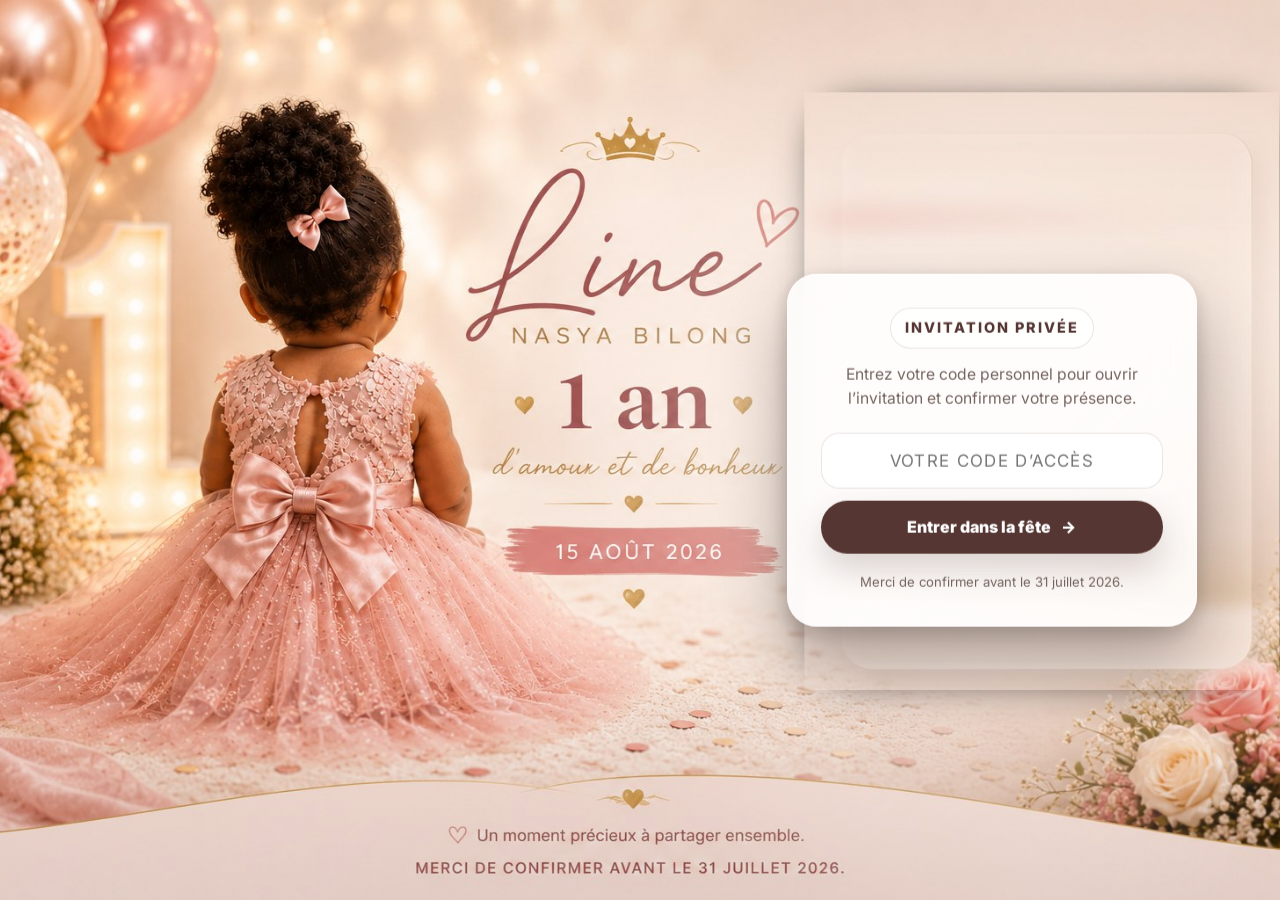
==== index.html @ 9c2e95cf "Add files via upload" ====
<!DOCTYPE html>
<html lang="fr">
<head>
  <meta charset="UTF-8" />
  <meta name="viewport" content="width=device-width, initial-scale=1.0, viewport-fit=cover" />
  <title>Line Nasya Bilong • 1er anniversaire</title>
  <meta name="description" content="Invitation privée au premier anniversaire de Line Nasya Bilong : confirmation de présence et espace organisateur." />
  <meta property="og:title" content="Line Nasya Bilong • 1er anniversaire" />
  <meta property="og:description" content="Invitation privée et confirmation de présence pour le 1er anniversaire de Line Nasya Bilong." />
  <meta property="og:type" content="website" />
  <!-- IMPORTANT : une fois le site hébergé, remplacer par l'URL complète, ex. https://monsite.com/assets/img/og-cover.jpg -->
  <meta property="og:image" content="assets/img/og-cover.jpg" />
  <meta property="og:image:width" content="1200" />
  <meta property="og:image:height" content="630" />
  <link rel="preconnect" href="https://fonts.googleapis.com">
  <link rel="preconnect" href="https://fonts.gstatic.com" crossorigin>
  <link href="https://fonts.googleapis.com/css2?family=Cormorant+Garamond:ital,wght@0,500;0,600;0,700;1,500&family=Inter:wght@400;500;600;700;800&family=Great+Vibes&display=swap" rel="stylesheet">
  <link rel="icon" href="data:image/svg+xml,<svg xmlns=%22http://www.w3.org/2000/svg%22 viewBox=%220 0 100 100%22><text y=%22.9em%22 font-size=%2290%22>🎀</text></svg>">
  <link rel="stylesheet" href="css/main.css?v=20-mobile" />
  <link rel="stylesheet" href="css/pages.css?v=20-mobile" />
  <link rel="stylesheet" href="css/responsive.css?v=20-mobile" />
</head>
<body>
  <div id="loader" class="loader" aria-live="polite" role="status">
    <div class="loader-card">
      <div class="loader-mark serif">L&nbsp;·&nbsp;N</div>
      <div class="loader-title">Line Nasya</div>
      <div class="loader-subtitle">Préparation de la fête…</div>
    </div>
  </div>

  <nav id="navbar" class="nav hidden" aria-label="Navigation principale">
    <div class="nav-inner">
      <button id="brandBtn" class="brand" type="button" aria-label="Retour accueil">
        <span class="brand-photo" aria-hidden="true"></span>
        <span>
          <strong>Line Nasya</strong>
          <small>1er anniversaire</small>
        </span>
      </button>
      <div id="navLinks" class="nav-links" role="menu">
        <button type="button" data-nav="home">Accueil</button>
        <button type="button" data-nav="rsvp">Présence</button>
        <button type="button" data-nav="organizer" data-role="staff">Organisateur</button>
        <button type="button" data-nav="logout">Déconnexion</button>
      </div>
      <button id="menuToggle" class="menu-toggle" type="button" aria-label="Ouvrir le menu" aria-expanded="false">☰</button>
    </div>
  </nav>
  <div id="navBackdrop" class="nav-backdrop hidden"></div>

  <div id="toastMount" class="toast-mount" aria-live="polite" aria-atomic="true"></div>
  <div id="modalMount"></div>
  <main id="app"></main>

  <script src="js/animations.js?v=20-mobile"></script>
  <script src="js/app.js?v=20-mobile"></script>
</body>
</html>
---- css/main.css ----
:root{
  --chocolate:#553633;
  --chocolate-2:#2d1f1d;
  --rose:#dfabb0;
  --rose-soft:#fff0f2;
  --nude:#f2d7c5;
  --cream:#fffaf6;
  --cream-2:#f8efe8;
  --gold:#caa24a;
  --ink:#231c1a;
  --muted:#74645f;
  --line:rgba(85,54,51,.13);
  --shadow:0 24px 70px rgba(64,40,36,.12);
  --shadow-sm:0 12px 35px rgba(64,40,36,.08);
  --radius:28px;
  --ease:cubic-bezier(.2,.8,.2,1);
}
*{box-sizing:border-box;margin:0;padding:0}
html{scroll-behavior:smooth}
body{font-family:Inter,system-ui,-apple-system,Segoe UI,sans-serif;background:var(--cream);color:var(--ink);line-height:1.55;-webkit-font-smoothing:antialiased;min-height:100vh;overflow-x:hidden}
body:before{content:"";position:fixed;inset:0;z-index:-2;background:radial-gradient(circle at 12% 15%,rgba(223,171,176,.28),transparent 28%),radial-gradient(circle at 90% 0,rgba(202,162,74,.2),transparent 26%),linear-gradient(180deg,var(--cream),#fff)}
button,input,select,textarea{font:inherit}button{cursor:pointer}img{max-width:100%;display:block}.hidden{display:none!important}.container{width:min(1160px,calc(100% - 40px));margin-inline:auto}.narrow{width:min(860px,calc(100% - 40px));margin-inline:auto}.section{padding:84px 0}.serif{font-family:'Cormorant Garamond',serif}.script{font-family:'Great Vibes',cursive}.eyebrow{display:inline-flex;align-items:center;gap:8px;border:1px solid var(--line);background:rgba(255,255,255,.72);border-radius:999px;padding:8px 14px;color:var(--chocolate);font-size:.72rem;letter-spacing:.14em;text-transform:uppercase;font-weight:800}.title{font-family:'Cormorant Garamond',serif;font-weight:700;color:var(--chocolate);font-size:clamp(2.4rem,6vw,5rem);line-height:.95;letter-spacing:-.03em}.lead{color:var(--muted);font-size:clamp(1rem,2vw,1.18rem)}
.loader{position:fixed;inset:0;z-index:9999;background:linear-gradient(135deg,var(--cream),var(--rose-soft));display:grid;place-items:center;transition:opacity .45s var(--ease),visibility .45s var(--ease)}.loader.hide{opacity:0;visibility:hidden}.loader-card{text-align:center;background:rgba(255,255,255,.7);border:1px solid var(--line);box-shadow:var(--shadow);border-radius:32px;padding:34px 46px;backdrop-filter:blur(18px)}.loader-mark{font-size:2.8rem;animation:pulse 1.5s infinite}.loader-title{font-family:'Great Vibes',cursive;font-size:2.7rem;color:var(--chocolate)}.loader-subtitle{font-size:.82rem;color:var(--muted)}
.nav{position:sticky;top:0;z-index:100;background:rgba(255,250,246,.82);backdrop-filter:blur(20px);border-bottom:1px solid var(--line)}.nav-inner{height:74px;width:min(1180px,calc(100% - 32px));margin:auto;display:flex;align-items:center;justify-content:space-between;gap:16px}.brand{display:flex;align-items:center;gap:12px;border:0;background:transparent;color:var(--chocolate);text-align:left}.brand-photo{width:44px;height:44px;border-radius:50%;background:url('../assets/img/line-hero.jpg') 30% center/cover;border:2px solid white;box-shadow:0 0 0 1px var(--line),var(--shadow-sm)}.brand strong{display:block;font-family:'Cormorant Garamond',serif;font-size:1.45rem;line-height:1}.brand small{font-size:.68rem;color:var(--muted);font-weight:700;letter-spacing:.12em;text-transform:uppercase}.nav-links{display:flex;align-items:center;gap:6px}.nav-links button{border:0;background:transparent;border-radius:999px;padding:10px 14px;color:var(--muted);font-size:.78rem;font-weight:800;letter-spacing:.06em;text-transform:uppercase;transition:.2s var(--ease)}.nav-links button:hover,.nav-links button.active{background:white;color:var(--chocolate);box-shadow:var(--shadow-sm)}.menu-toggle{display:none;border:0;background:white;border-radius:16px;width:46px;height:46px;font-size:1.2rem;color:var(--chocolate);box-shadow:var(--shadow-sm)}.nav-backdrop{position:fixed;inset:74px 0 0;background:rgba(45,31,29,.22);backdrop-filter:blur(4px);z-index:80}
.btn{display:inline-flex;align-items:center;justify-content:center;gap:10px;border-radius:999px;border:0;padding:14px 22px;font-weight:850;text-decoration:none;transition:.22s var(--ease);min-height:48px}.btn:active{transform:scale(.98)}.btn-primary{background:var(--chocolate);color:white;box-shadow:0 16px 35px rgba(85,54,51,.22)}.btn-primary:hover{background:#6c4742;transform:translateY(-2px)}.btn-soft{background:white;color:var(--chocolate);border:1px solid var(--line);box-shadow:var(--shadow-sm)}.btn-soft:hover{transform:translateY(-2px);box-shadow:var(--shadow)}.btn-gold{background:var(--gold);color:#2d1f1d}.btn-danger{background:#b74c4c;color:white}.card{background:rgba(255,255,255,.86);border:1px solid var(--line);box-shadow:var(--shadow-sm);border-radius:var(--radius);padding:28px}.card-soft{background:linear-gradient(135deg,rgba(255,255,255,.9),rgba(255,240,242,.62))}.input,.select,.textarea{width:100%;border:1px solid var(--line);border-radius:18px;padding:14px 16px;background:white;color:var(--ink);outline:0;transition:.2s var(--ease)}.textarea{min-height:110px;resize:vertical}.input:focus,.select:focus,.textarea:focus{border-color:rgba(202,162,74,.65);box-shadow:0 0 0 5px rgba(202,162,74,.14)}.field{display:grid;gap:7px}.field label{font-size:.78rem;font-weight:850;color:var(--chocolate);letter-spacing:.06em;text-transform:uppercase}.grid-2{display:grid;grid-template-columns:repeat(2,minmax(0,1fr));gap:16px}.grid-3{display:grid;grid-template-columns:repeat(3,minmax(0,1fr));gap:16px}
.gate{position:relative;min-height:100vh;min-height:100dvh;background:url('../assets/img/gate-cover.jpg') center/cover no-repeat;overflow:hidden}.gate::before{content:'';position:absolute;inset:0;background:linear-gradient(0deg,rgba(45,31,29,.16) 0%,rgba(45,31,29,0) 32%)}.gate-caption{display:none;position:absolute;left:clamp(22px,6vw,80px);bottom:clamp(26px,6vh,64px);z-index:2;color:white}.gate-caption .script{font-size:clamp(3.2rem,7vw,5.4rem);color:#fff;text-shadow:0 4px 30px rgba(45,31,29,.55);line-height:1}.gate-caption p{margin-top:6px;font-weight:700;letter-spacing:.14em;text-transform:uppercase;font-size:clamp(.8rem,1.4vw,1rem);text-shadow:0 2px 14px rgba(45,31,29,.65);opacity:.95}.gate-float{position:absolute;top:50%;transform:translateY(-50%);right:clamp(24px,6.5vw,110px);width:min(410px,calc(100vw - 40px));z-index:2;padding:clamp(24px,2.6vw,36px)}.card-glass{background:rgba(255,255,255,.95);backdrop-filter:blur(16px) saturate(1.15);-webkit-backdrop-filter:blur(16px) saturate(1.15);border-radius:30px;border:1px solid rgba(255,255,255,.65);box-shadow:0 34px 70px rgba(45,31,29,.38),0 6px 18px rgba(45,31,29,.18)}.gate-label{font-size:.78rem;font-weight:800;letter-spacing:.14em;text-transform:uppercase;color:var(--muted)}.gate-float .input{font-size:1.05rem;text-align:center;text-transform:uppercase;letter-spacing:.08em}.code-help{margin-top:18px;color:var(--muted);font-size:.82rem;text-align:center}.shake{animation:shake .36s ease both}
.hero{padding:84px 0 54px}.hero-grid{display:grid;grid-template-columns:1.05fr .95fr;gap:42px;align-items:center}.hero-copy{display:grid;gap:24px}.hero-copy h1{font-size:clamp(4rem,10vw,8rem)}.hero-copy .script{font-size:clamp(3.3rem,8vw,6rem);color:var(--rose);line-height:.85;text-shadow:0 12px 35px rgba(223,171,176,.22)}.hero-photo{position:relative;border-radius:46px;overflow:hidden;box-shadow:var(--shadow);min-height:580px;background:url('../assets/img/line-hero.jpg') 30% center/cover}.hero-photo:before{content:"";position:absolute;inset:16px;border:1px solid rgba(255,255,255,.7);border-radius:36px}.event-chips{display:flex;gap:10px;flex-wrap:wrap}.chip-info{display:inline-flex;align-items:center;padding:9px 16px;border:1px solid var(--line);border-radius:999px;background:transparent;color:var(--chocolate);font-size:.78rem;font-weight:700;letter-spacing:.09em;text-transform:uppercase}.countdown{display:grid;grid-template-columns:repeat(4,1fr);gap:12px}.count-card{background:linear-gradient(180deg,var(--chocolate),var(--chocolate-2));color:white;border-radius:26px;padding:22px 12px;text-align:center;box-shadow:var(--shadow-sm);transition:.2s var(--ease)}.count-card:hover{transform:translateY(-3px)}.count-card strong{font-size:clamp(2rem,5vw,3.7rem);line-height:1;color:var(--gold);font-weight:850}.count-card span{display:block;text-transform:uppercase;letter-spacing:.12em;font-size:.68rem;color:rgba(255,255,255,.75);margin-top:5px}.program{background:linear-gradient(180deg,#fff,var(--cream-2));border-top:1px solid var(--line);border-bottom:1px solid var(--line)}.program-flow{display:grid;gap:12px;margin-top:34px}.program-row{display:grid;grid-template-columns:80px 1fr;gap:18px;align-items:start;padding:18px;border-radius:24px;background:rgba(255,255,255,.72);border:1px solid var(--line);transition:.2s var(--ease)}.program-row:hover{transform:translateY(-2px);box-shadow:var(--shadow-sm)}.program-time{font-weight:850;color:var(--gold)}.program-title{font-weight:850;color:var(--chocolate);font-size:1.05rem}.program-desc{color:var(--muted);margin-top:2px}.no-end{margin-top:18px;border-radius:28px;background:var(--chocolate);color:white;padding:24px;text-align:center;box-shadow:var(--shadow)}.no-end .script{font-size:2.7rem;color:var(--gold);line-height:1}.venue-grid{display:grid;grid-template-columns:repeat(3,1fr);gap:16px;margin-top:30px}.venue-card{min-height:170px;display:grid;align-content:end;background:white;border:1px solid var(--line);border-radius:28px;padding:22px;box-shadow:var(--shadow-sm)}.venue-card b{color:var(--chocolate);font-size:1.05rem}.venue-card span{color:var(--muted);font-size:.92rem;margin-top:4px}.section-head{display:flex;justify-content:space-between;align-items:end;gap:24px;margin-bottom:28px}.section-head p{max-width:600px}.rsvp-status{padding:20px;border-radius:24px;background:var(--rose-soft);border:1px solid rgba(223,171,176,.55);margin-bottom:18px}.choice-row{display:flex;gap:10px;flex-wrap:wrap}.choice{flex:1;min-width:170px;border:1px solid var(--line);background:white;border-radius:22px;padding:14px;font-weight:850;color:var(--chocolate);transition:.2s}.choice.selected{border-color:var(--gold);background:var(--gold-glow,#fff3d7);box-shadow:0 0 0 5px rgba(202,162,74,.12)}.companion{border:1px solid var(--line);background:rgba(255,255,255,.75);border-radius:24px;padding:16px;margin-top:12px}.companion-head{display:flex;justify-content:space-between;align-items:center;margin-bottom:12px}.small-btn{border:0;border-radius:999px;background:var(--rose-soft);color:var(--chocolate);padding:8px 12px;font-weight:800}.drink-grid{display:flex;gap:8px;flex-wrap:wrap}.drink-chip{border:1px solid var(--line);background:white;border-radius:999px;padding:9px 12px;font-weight:750;color:var(--muted);transition:.2s}.drink-chip.selected,.drink-chip:hover{background:var(--rose-soft);color:var(--chocolate);border-color:rgba(223,171,176,.9)}
.admin-shell{display:grid;grid-template-columns:250px 1fr;gap:24px}.admin-side{position:sticky;top:94px;align-self:start;background:var(--chocolate-2);color:white;border-radius:30px;padding:20px}.admin-side h3{font-family:'Cormorant Garamond';font-size:2rem}.admin-side button{width:100%;border:0;background:transparent;color:rgba(255,255,255,.78);text-align:left;padding:12px;border-radius:16px;margin-top:6px;font-weight:800}.admin-side button.active,.admin-side button:hover{background:rgba(255,255,255,.09);color:white}.stat-grid{display:grid;grid-template-columns:repeat(4,1fr);gap:14px;margin-bottom:20px}.stat{background:white;border:1px solid var(--line);box-shadow:var(--shadow-sm);border-radius:24px;padding:20px}.stat strong{display:block;font-size:2.4rem;color:var(--chocolate);line-height:1}.stat span{color:var(--muted);font-size:.82rem;font-weight:800}.table-wrap{overflow:auto;background:white;border:1px solid var(--line);border-radius:26px;box-shadow:var(--shadow-sm)}table{width:100%;border-collapse:separate;border-spacing:0;min-width:900px}th,td{text-align:left;padding:14px 16px;border-bottom:1px solid var(--line);font-size:.9rem}th{color:var(--muted);font-size:.72rem;text-transform:uppercase;letter-spacing:.1em}tr:last-child td{border-bottom:0}.badge{display:inline-flex;border-radius:999px;padding:6px 10px;font-size:.75rem;font-weight:850}.badge-ok{background:#e9f7ef;color:#25794b}.badge-wait{background:#fff3d6;color:#8b6300}.badge-no{background:#fdeaea;color:#a63d3d}.btn-danger{background:#fdeaea;color:#a63d3d;border:1px solid #f3c9c9}.btn-danger:hover{background:#a63d3d;color:white}.admin-actions{display:flex;gap:10px;flex-wrap:wrap;margin:16px 0}.toast-mount{position:fixed;right:18px;bottom:18px;z-index:999;display:grid;gap:10px}.toast{background:white;border:1px solid var(--line);border-left:5px solid var(--gold);box-shadow:var(--shadow);border-radius:18px;padding:14px 16px;min-width:260px;animation:slideIn .26s var(--ease)}.toast.error{border-left-color:#c55252}.modal{position:fixed;inset:0;background:rgba(45,31,29,.52);z-index:600;display:grid;place-items:center;padding:20px}.modal-card{width:min(560px,100%);background:white;border-radius:30px;box-shadow:var(--shadow);padding:24px}.footer{background:linear-gradient(135deg,var(--chocolate-2),#140f0e);color:var(--nude);padding:54px 0;text-align:center}.footer .script{font-size:3rem;color:var(--gold)}.footer p{color:rgba(242,215,197,.75)}
@keyframes pulse{50%{transform:scale(1.05)}}@keyframes shake{20%,60%{transform:translateX(-7px)}40%,80%{transform:translateX(7px)}}@keyframes slideIn{from{opacity:0;transform:translateY(12px)}to{opacity:1;transform:translateY(0)}}
@media(max-width:960px){.gate{background-position:30% center}.gate::before{background:linear-gradient(0deg,rgba(45,31,29,.30) 0%,rgba(45,31,29,0) 40%),linear-gradient(180deg,rgba(45,31,29,.22) 0%,rgba(45,31,29,0) 26%)}.gate-caption{display:block;left:20px;top:22px;bottom:auto}.gate-caption .script{font-size:clamp(2.6rem,9vw,3.6rem)}.gate-float{top:auto;bottom:clamp(18px,6vh,54px);right:50%;transform:translate(50%,0)}.hero-grid{grid-template-columns:1fr}.hero-photo{min-height:420px;order:-1}.venue-grid,.grid-3,.stat-grid{grid-template-columns:1fr 1fr}.admin-shell{grid-template-columns:1fr}.admin-side{position:static}.nav-links{position:fixed;top:74px;left:16px;right:16px;display:grid;background:rgba(255,250,246,.97);backdrop-filter:blur(18px);border:1px solid var(--line);border-radius:28px;padding:16px;box-shadow:var(--shadow);transform:translateY(-18px);opacity:0;pointer-events:none;transition:.22s var(--ease);z-index:120}.nav-links.open{opacity:1;transform:translateY(0);pointer-events:auto}.nav-links button{text-align:left}.menu-toggle{display:block}}
@media(max-width:620px){.container,.narrow{width:min(100% - 28px,1160px)}.section{padding:56px 0}.hero{padding-top:40px}.hero-copy h1{font-size:4rem}.countdown{grid-template-columns:repeat(2,1fr)}.venue-grid,.grid-2,.grid-3,.stat-grid{grid-template-columns:1fr}.program-row{grid-template-columns:1fr;gap:6px}.gate-caption p{font-size:.72rem}.card{padding:20px}.section-head{display:grid}.btn{width:100%}.choice{min-width:100%}.admin-actions .btn{width:100%}}
@media print{.nav,.admin-actions,.btn,.toast-mount{display:none!important}body{background:white}.card,.table-wrap{box-shadow:none;border:1px solid #ddd}}

/* V10 Premium roles & confirmation */
.premium-rsvp .vip-header{display:grid;grid-template-columns:minmax(0,1fr) 320px;gap:24px;align-items:center;overflow:hidden;position:relative}.premium-rsvp .vip-header:before{content:"";position:absolute;right:-60px;top:-80px;width:220px;height:220px;border-radius:50%;background:rgba(202,162,74,.12)}.vip-ticket{position:relative;background:linear-gradient(135deg,var(--chocolate),#7a504a);color:#fff;border-radius:26px;padding:24px;box-shadow:var(--shadow);border:1px solid rgba(255,255,255,.2)}.vip-ticket span{display:block;text-transform:uppercase;letter-spacing:.16em;font-size:.68rem;opacity:.75;font-weight:900}.vip-ticket strong{display:block;font-size:1.45rem;margin:6px 0 14px;color:#fff}.vip-ticket em{display:block;font-style:normal;padding-top:9px;border-top:1px solid rgba(255,255,255,.18);margin-top:9px;color:rgba(255,255,255,.88);font-weight:700}.event-mini-grid{display:grid;grid-template-columns:repeat(4,minmax(0,1fr));gap:14px;margin-top:16px}.event-mini-grid>div{background:#fff;border:1px solid var(--line);border-radius:22px;padding:16px;box-shadow:var(--shadow-sm);display:grid;gap:4px}.event-mini-grid b{color:var(--chocolate)}.event-mini-grid span{font-size:.82rem;color:var(--muted)}.premium-form{padding:34px}.vip-status{background:linear-gradient(135deg,rgba(255,240,242,.9),rgba(255,255,255,.95));border:1px dashed rgba(202,162,74,.55);border-radius:22px;padding:16px;margin-bottom:22px}.form-section-title{font-family:'Cormorant Garamond',serif;font-size:1.7rem;color:var(--chocolate);margin:26px 0 12px}.mini-help{color:var(--muted);font-size:.92rem}.btn-confirm{width:100%;font-size:1.02rem;letter-spacing:.04em;text-transform:uppercase}.success-card{background:linear-gradient(135deg,rgba(255,255,255,.95),rgba(255,240,242,.72));border:1px solid rgba(202,162,74,.25)}.small-btn{text-decoration:none;display:inline-flex;align-items:center;justify-content:center;border:0;background:#fff;color:var(--chocolate);border-radius:999px;padding:8px 12px;font-weight:850;box-shadow:var(--shadow-sm);border:1px solid var(--line)}
@media (max-width:900px){.premium-rsvp .vip-header{grid-template-columns:1fr}.event-mini-grid{grid-template-columns:repeat(2,minmax(0,1fr))}.premium-form{padding:22px}}
@media (max-width:560px){.event-mini-grid{grid-template-columns:1fr}.vip-ticket{padding:20px}.premium-rsvp .title{font-size:2.5rem!important}}

/* ===== Compléments maquette VIP ===== */
.count-line{font-family:'Great Vibes',cursive;font-size:1.7rem;color:var(--gold);margin-top:4px}
.input-locked{background:rgba(242,215,197,.25);color:var(--muted);cursor:not-allowed}

/* ===== Sobriété — synchronisation 02/07/2026 ===== */
.loader-mark{font-size:1.4rem;letter-spacing:.2em;color:var(--gold);font-weight:600}

/* Liens cliquables (Maps, téléphone, email) */
.map-link{color:var(--chocolate);text-decoration:underline;text-decoration-style:dotted;text-underline-offset:3px;transition:color .25s var(--ease)}
.map-link:hover{color:var(--gold)}
.map-link-light{color:inherit}
.visually-hidden{position:absolute;width:1px;height:1px;overflow:hidden;clip:rect(0 0 0 0)}
---- css/pages.css ----
/* ============================================================
   Line Nasya — pages.css · V15 Ultimate
   Sections de pages, tableau de bord, galerie, animations
   ============================================================ */

/* ---------- Page de connexion : lumière et douceur ---------- */
.gate::before{
  background:
    radial-gradient(620px 720px at 78% 50%, rgba(255,250,246,.50), rgba(255,250,246,0) 72%),
    linear-gradient(0deg, rgba(45,31,29,.10), transparent 30%);
}
.card-glass{
  background:rgba(255,255,255,.86);
  backdrop-filter:blur(18px) saturate(1.2);
  -webkit-backdrop-filter:blur(18px) saturate(1.2);
}
.gate-float{
  animation:gateIn .9s var(--ease) both, gateFloat 7.5s ease-in-out 1.4s infinite;
}
@keyframes gateIn{
  from{opacity:0; transform:translateY(calc(-50% + 26px))}
  to{opacity:1; transform:translateY(-50%)}
}
@keyframes gateFloat{
  0%,100%{transform:translateY(-50%)}
  50%{transform:translateY(calc(-50% - 7px))}
}

/* ---------- Apparition des sections au défilement ---------- */
.reveal{opacity:0; transform:translateY(28px); transition:opacity .75s var(--ease), transform .75s var(--ease)}
.reveal.in{opacity:1; transform:none}

/* ---------- Micro-interactions ---------- */
.btn{transition:transform .2s var(--ease), box-shadow .2s var(--ease), background .25s var(--ease), color .25s var(--ease)}
.btn:hover{transform:translateY(-2px)}
.card, .info-card, .chart-card, .shot{transition:transform .3s var(--ease), box-shadow .3s var(--ease)}
.info-card:hover, .chart-card:hover{transform:translateY(-4px); box-shadow:var(--shadow)}

/* ---------- Section Informations pratiques ---------- */
.infos-section{background:linear-gradient(180deg, var(--cream) 0%, #fdf3ee 100%)}
.info-grid{display:grid; grid-template-columns:repeat(3,1fr); gap:18px}
.info-card{
  background:white; border:1px solid var(--line); border-radius:26px;
  padding:26px 24px; display:grid; gap:6px; box-shadow:var(--shadow-sm);
}
.info-ic{font-size:1.5rem; line-height:1}
.info-card b{font-family:'Cormorant Garamond',serif; font-size:1.35rem; color:var(--chocolate)}
.info-card span:last-child{color:var(--muted); font-size:.93rem}

/* ---------- Galerie façon Pinterest ---------- */
.gallery-section{background:white}
.masonry{columns:3 300px; column-gap:18px}
.shot{
  break-inside:avoid; margin:0 0 18px; border-radius:26px; overflow:hidden;
  position:relative; box-shadow:var(--shadow-sm); border:1px solid var(--line);
}
.shot img{width:100%; display:block; transition:transform .6s var(--ease)}
.shot:hover img{transform:scale(1.045)}
.shot figcaption{
  position:absolute; left:0; right:0; bottom:0; padding:26px 18px 14px;
  color:white; font-size:.85rem; letter-spacing:.04em;
  background:linear-gradient(0deg, rgba(45,31,29,.55), transparent);
  opacity:0; transition:opacity .4s var(--ease);
}
.shot:hover figcaption{opacity:1}

/* ---------- Programme : fond photographique adouci ---------- */
.program-soft{
  background:
    linear-gradient(rgba(255,250,246,.72), rgba(255,250,246,.86)),
    url('../assets/img/section-soft.jpg') center/cover fixed;
}

/* ---------- Tableau de bord : graphiques ---------- */
.charts-grid{display:grid; grid-template-columns:repeat(2,1fr); gap:18px; margin:26px 0}
.chart-card{background:white; border:1px solid var(--line); border-radius:26px; padding:22px; box-shadow:var(--shadow-sm)}
.chart-card h3{font-family:'Cormorant Garamond',serif; font-size:1.45rem; color:var(--chocolate); margin-bottom:14px}
.bar-row{display:grid; grid-template-columns:110px 1fr 74px; align-items:center; gap:12px; margin:10px 0}
.bar-row span{font-size:.85rem; color:var(--muted)}
.bar-row b{font-size:.9rem; color:var(--chocolate); text-align:right}
.bar-row b i{font-style:normal; color:var(--muted); font-size:.75rem; margin-left:5px}
.bar-track{height:10px; border-radius:99px; background:#f3e6de; overflow:hidden}
.bar-fill{height:100%; border-radius:99px; background:linear-gradient(90deg, var(--gold), var(--rose, #d8a1a4)); transition:width .8s var(--ease)}

/* ---------- Liste des invités : recherche, filtres, pagination ---------- */
.guest-toolbar{display:flex; gap:12px; align-items:center; flex-wrap:wrap; margin:22px 0 14px}
.guest-toolbar .input{flex:1; min-width:220px}
.filter-row{display:flex; gap:8px; flex-wrap:wrap}
.filter-chip{
  padding:10px 16px; border-radius:99px; border:1px solid var(--line); background:white;
  font-size:.8rem; font-weight:700; letter-spacing:.06em; color:var(--muted); cursor:pointer;
  transition:all .25s var(--ease);
}
.filter-chip:hover{border-color:var(--gold); color:var(--chocolate)}
.filter-chip.active{background:var(--chocolate); border-color:var(--chocolate); color:white}
.sort-btn{width:auto; min-height:auto; padding:10px 16px; font-size:.8rem}
.pager{display:flex; align-items:center; justify-content:center; gap:16px; margin:18px 0 6px}
.pager span{font-size:.85rem; color:var(--muted)}
.pager .small-btn[disabled]{opacity:.4; cursor:not-allowed}

/* ---------- Accessibilité : réduire les animations ---------- */
@media (prefers-reduced-motion: reduce){
  .reveal{opacity:1; transform:none; transition:none}
  .gate-float{animation:none}
  .btn, .card, .shot img{transition:none}
  .program-soft{background-attachment:scroll}
}

/* ---------- Formulaire en étapes : présence en avant ---------- */
.step-title{display:flex;align-items:center;gap:12px}
.step-n{display:inline-grid;place-items:center;width:30px;height:30px;border-radius:50%;background:var(--gold);color:white;font-family:Inter,sans-serif;font-size:.85rem;font-weight:800;flex:none}
.choice-xl{gap:14px}
.choice-xl .choice{flex:1;min-width:200px;padding:20px 18px;font-size:1.02rem;border-width:2px}
.choice-xl .choice.selected{box-shadow:0 10px 26px rgba(85,54,51,.16)}
.btn-confirm{width:100%;margin-top:26px;padding:19px;font-size:1.05rem;letter-spacing:.02em}

/* ---------- Plan de salle ---------- */
.seat-toggle{display:inline-flex;background:white;border:1px solid var(--line);border-radius:999px;padding:4px;margin:18px 0;gap:4px}
.seat-toggle button{border:0;background:transparent;padding:10px 22px;border-radius:999px;font-weight:800;font-size:.85rem;color:var(--muted);cursor:pointer;transition:all .25s var(--ease)}
.seat-toggle button.active{background:var(--chocolate);color:white}
.seat-unassigned{margin-bottom:16px}
.seat-list{display:grid;gap:14px}
.seat-card{padding:20px}
.seat-head{display:flex;align-items:center;gap:12px;flex-wrap:wrap}
.seat-head b{font-family:'Cormorant Garamond',serif;font-size:1.3rem;color:var(--chocolate);margin-right:auto}
.seat-chips{display:flex;flex-wrap:wrap;gap:8px;margin-top:12px}
.seat-chip{display:inline-flex;align-items:center;gap:6px;background:#faf0ea;border:1px solid var(--line);border-radius:999px;padding:7px 12px;font-size:.82rem;color:var(--chocolate)}
.seat-x{border:0;background:transparent;color:var(--muted);font-size:1rem;cursor:pointer;line-height:1;padding:0 2px}
.seat-x:hover{color:#a63d3d}
.seat-assign{margin-top:12px;max-width:340px}
.seat-plan{display:grid;grid-template-columns:repeat(auto-fill,minmax(130px,1fr));gap:14px;margin-top:8px}
.seat-table{aspect-ratio:1;border-radius:50%;background:white;border:2px solid var(--line);display:grid;place-content:center;text-align:center;gap:4px;box-shadow:var(--shadow-sm)}
.seat-table b{font-size:.9rem;color:var(--chocolate);padding:0 10px}
.seat-table span{font-size:.8rem;color:var(--muted)}
.seat-table.full{border-color:var(--gold);background:linear-gradient(160deg,#fff,#faf0e6)}
---- css/responsive.css ----
/* ============================================================
   Line Nasya — responsive.css · V15 Ultimate
   Trois paliers : grand écran ≥1600 · tablette ≤900 · mobile ≤390
   ============================================================ */

/* ---------- Grand écran (≥ 1600 px) : plus d'air ---------- */
@media (min-width:1600px){
  .container{width:min(100% - 48px, 1320px)}
  .narrow{width:min(100% - 48px, 900px)}
  .section{padding:110px 0}
  .masonry{columns:3 340px}
  .gate-float{right:clamp(60px, 9vw, 170px); width:440px}
}

/* ---------- Tablette (≤ 900 px) ---------- */
@media (max-width:900px){
  .info-grid{grid-template-columns:1fr 1fr}
  .charts-grid{grid-template-columns:1fr}
  .masonry{columns:2 220px}
  .bar-row{grid-template-columns:96px 1fr 66px}
  .guest-toolbar{align-items:stretch}
  .guest-toolbar .input{min-width:100%}
  .program-soft{background-attachment:scroll}
  .table-wrap{overflow-x:auto}
  .table-wrap table{min-width:640px}
}

/* ---------- Téléphone (≤ 390 px) ---------- */
@media (max-width:390px){
  .section{padding:44px 0}
  .hero{padding-top:28px}
  .hero-copy h1{font-size:3rem}
  .hero-copy .script{font-size:3.4rem}
  .info-grid{grid-template-columns:1fr}
  .masonry{columns:1 auto}
  .count-line{font-size:1.35rem}
  .countdown{gap:8px}
  .count-card strong{font-size:1.6rem}
  .vip-header{display:grid; gap:16px}
  .vip-ticket{max-width:100%}
  .event-mini-grid{grid-template-columns:1fr 1fr}
  .filter-chip{padding:8px 12px; font-size:.72rem}
  .pager{flex-wrap:wrap; gap:8px}
  .chart-card{padding:16px}
  .bar-row{grid-template-columns:84px 1fr 58px; gap:8px}
  .gate-float{width:calc(100vw - 28px); padding:20px}
  .code-help{font-size:.75rem}
  .footer .script{font-size:2.6rem}
}

/* ============================================================
   CORRECTIF MOBILE — débordements horizontaux (espace admin)
   Bloc autonome : à coller tel quel en fin de responsive.css.
   Ne modifie aucune règle existante, n'enlève rien.
   ============================================================ */

/* Cause racine : les enfants d'une grille ne rétrécissent pas
   sous la largeur de leur contenu (tableau large) sans min-width:0.
   Le tableau scrolle désormais DANS son cadre au lieu d'élargir la page. */
.admin-shell > *{min-width:0}
.charts-grid > *, .chart-card, .bar-track{min-width:0}

@media (max-width:900px){
  /* Boutons d'action : empilés, pleine largeur réelle, texte qui respire */
  .admin-actions{display:grid;grid-template-columns:1fr;gap:10px}
  .admin-actions .btn{width:100%;white-space:normal;text-align:center}

  /* Graphiques : colonnes fluides, plus de chiffres coupés */
  .bar-row{grid-template-columns:minmax(78px,auto) minmax(0,1fr) auto;gap:8px}
  .bar-row span{overflow-wrap:break-word}
  .chart-card{overflow:hidden}
  .chart-card p, .lead{overflow-wrap:break-word}

  /* Le tableau garde son défilement interne */
  .table-wrap{overflow-x:auto;-webkit-overflow-scrolling:touch}

  /* Barre d'outils invités : tout passe à la ligne proprement */
  .guest-toolbar{flex-wrap:wrap}
  .filter-row{flex-wrap:wrap}
  .sort-btn{width:auto}
}

@media (max-width:390px){
  .bar-row{grid-template-columns:minmax(64px,auto) minmax(0,1fr) auto}
  .bar-row b{font-size:.8rem}
  .bar-row b i{display:block;margin-left:0}
  .sort-btn{width:100%}
  .admin-side{padding:18px}
}

/* Ceinture de sécurité globale : plus jamais de page plus large que l'écran */
@media (max-width:900px){
  html, body{max-width:100vw;overflow-x:hidden}
  .container, .narrow{overflow-wrap:break-word}
}

/* ============================================================
   REFONTE RESPONSIVE COMPLÈTE — 8 points de rupture
   390 / 480 / 576 / 768 / 992 / 1200 / 1440 / 1920
   Bloc additif : n'enlève rien, affine tout.
   ============================================================ */

/* ---------- Base (tous écrans) : marges saines ---------- */
.container{width:min(100%,1200px);padding-inline:18px;margin-inline:auto}
section{overflow:hidden}
.guest-toolbar .input, .search{width:100%;max-width:100%;box-sizing:border-box}

/* ---------- ≤ 992 px : menu Admin en onglets horizontaux défilants ---------- */
@media (max-width:992px){
  .admin-shell{grid-template-columns:1fr;gap:14px}
  .admin-side{
    display:flex;flex-direction:row;align-items:center;gap:8px;
    overflow-x:auto;-webkit-overflow-scrolling:touch;scroll-snap-type:x proximity;
    padding:10px 12px;border-radius:999px;position:sticky;top:74px;z-index:40;
  }
  .admin-side::-webkit-scrollbar{display:none}
  .admin-side h3{display:none}
  .admin-side button{
    flex:none;width:auto;white-space:nowrap;scroll-snap-align:start;
    padding:10px 18px;border-radius:999px;font-size:.85rem;
  }
  .charts-grid{grid-template-columns:1fr}
  .chart-card{width:100%}
}

/* ---------- ≤ 768 px : tableaux en cartes (une carte par ligne) ---------- */
@media (max-width:768px){
  .table-wrap{overflow:visible}
  .table-wrap table{min-width:0;width:100%;border-collapse:separate;border-spacing:0}
  .table-wrap thead{display:none}
  .table-wrap tbody{display:grid;gap:12px}
  .table-wrap tr{
    display:block;background:white;border:1px solid var(--line);
    border-radius:20px;padding:16px 18px;box-shadow:var(--shadow-sm);
  }
  .table-wrap td{
    display:flex;justify-content:space-between;align-items:center;gap:14px;
    border:0 !important;padding:7px 0;text-align:right;
  }
  .table-wrap td::before{
    content:attr(data-label);font-weight:800;color:var(--muted);
    font-size:.72rem;letter-spacing:.08em;text-transform:uppercase;text-align:left;flex:none;
  }
  .table-wrap td[data-label=""]{justify-content:flex-start}
  .table-wrap td[data-label=""]::before{display:none}
  .table-wrap td.row-actions{flex-wrap:wrap;justify-content:flex-start}
}

/* ---------- ≤ 576 px : filtres défilants + recherche pleine largeur ---------- */
@media (max-width:576px){
  .guest-toolbar{display:grid;grid-template-columns:1fr;gap:10px}
  .filter-row{
    display:flex;flex-wrap:nowrap;overflow-x:auto;-webkit-overflow-scrolling:touch;
    scroll-snap-type:x mandatory;padding-bottom:4px;
  }
  .filter-row::-webkit-scrollbar{display:none}
  .filter-chip{flex:none;scroll-snap-align:start}
  .sort-btn{width:100%}
}

/* ---------- ≤ 480 px : jauges compactes, libellé au-dessus ---------- */
@media (max-width:480px){
  .bar-row{grid-template-columns:minmax(0,1fr) auto;row-gap:4px}
  .bar-row span{grid-column:1 / -1;font-size:.82rem;color:var(--chocolate);font-weight:600}
  .bar-row b{font-size:.8rem}
  .bar-row b i{margin-left:4px}
  .stat-grid{grid-template-columns:1fr 1fr;gap:10px}
  .stat strong{font-size:1.7rem}
  .seat-plan{grid-template-columns:repeat(auto-fill,minmax(104px,1fr))}
}

/* ---------- ≤ 390 px : très petits écrans ---------- */
@media (max-width:390px){
  .container{padding-inline:14px}
  .admin-side{top:66px}
  .admin-side button{padding:9px 14px;font-size:.8rem}
  .seat-toggle button{padding:9px 16px}
}

/* ---------- ≥ 1200 px : confort desktop ---------- */
@media (min-width:1200px){
  .container{width:min(100%,1200px)}
}

/* ---------- ≥ 1440 px : grands écrans ---------- */
@media (min-width:1440px){
  .container{width:min(100%,1320px)}
  html{font-size:17px}
}

/* ---------- ≥ 1920 px : TV / très grands écrans ---------- */
@media (min-width:1920px){
  .container{width:min(100%,1520px)}
  html{font-size:18px}
  .section{padding:130px 0}
}

/* ============================================================
   V20 — CORRECTION MOBILE DÉFINITIVE ADMIN / ORGANISATEUR / INVITÉ
   ============================================================ */

/* La page ne doit jamais être élargie par un enfant de grille. */
html, body, #app, main { width:100%; max-width:100%; min-width:0; }
#app, main { overflow-x:clip; }
img, svg, iframe, video, canvas { max-width:100%; }
input, select, textarea, button { max-width:100%; min-width:0; }
.admin-shell, .admin-shell > *, .charts-grid, .charts-grid > *,
.stat-grid, .stat-grid > *, .guest-toolbar, .filter-row,
.table-wrap, .seat-list, .seat-card, .section-head,
.card, .chart-card { min-width:0; max-width:100%; }

/* L'ancienne règle section{overflow:hidden} coupait les contenus admin. */
section, .section { overflow:visible !important; }

/* Tous les textes et liens longs restent dans leur bloc. */
.admin-shell *, .table-wrap *, .chart-card *, .card *, .footer * {
  overflow-wrap:anywhere;
  word-break:normal;
}

@media (max-width: 992px){
  .container, .narrow{
    width:100% !important;
    max-width:100% !important;
    padding-left:max(16px, env(safe-area-inset-left));
    padding-right:max(16px, env(safe-area-inset-right));
    margin:0 auto;
  }

  .section{padding:42px 0;}

  .admin-shell{
    display:grid !important;
    grid-template-columns:minmax(0,1fr) !important;
    gap:18px !important;
    width:100%;
  }
  .admin-shell > div{width:100%; min-width:0;}

  /* Onglets admin : une ligne horizontale réellement défilante. */
  .admin-side{
    position:sticky !important;
    top:74px !important;
    z-index:55;
    width:100%;
    max-width:100%;
    display:flex !important;
    align-items:center;
    gap:8px;
    padding:9px !important;
    border-radius:18px !important;
    overflow-x:auto !important;
    overflow-y:hidden !important;
    overscroll-behavior-x:contain;
    -webkit-overflow-scrolling:touch;
    scrollbar-width:none;
  }
  .admin-side::-webkit-scrollbar{display:none;}
  .admin-side h3{display:none !important;}
  .admin-side button{
    flex:0 0 auto !important;
    width:auto !important;
    min-width:max-content;
    margin:0 !important;
    padding:11px 15px !important;
    white-space:nowrap;
    text-align:center;
    border-radius:12px !important;
    font-size:.8rem;
  }

  .section-head{
    display:grid !important;
    grid-template-columns:minmax(0,1fr) !important;
    align-items:start !important;
    gap:12px !important;
    margin-bottom:20px;
  }
  .section-head .title{
    font-size:clamp(2.35rem,11vw,4rem) !important;
    line-height:.98;
    max-width:100%;
  }
  .section-head .lead{max-width:100%; font-size:1rem;}

  .admin-actions{
    display:grid !important;
    grid-template-columns:minmax(0,1fr) !important;
    width:100%;
    gap:9px;
  }
  .admin-actions .btn{
    width:100% !important;
    min-width:0 !important;
    white-space:normal !important;
    text-align:center;
    line-height:1.25;
    padding:13px 15px;
  }

  .charts-grid{
    display:grid !important;
    grid-template-columns:minmax(0,1fr) !important;
    gap:14px !important;
    width:100%;
  }
  .chart-card{width:100%; padding:18px; overflow:hidden;}
  .bar-row{
    display:grid;
    grid-template-columns:minmax(86px,auto) minmax(0,1fr) auto !important;
    gap:8px !important;
  }
  .bar-track{width:100%; min-width:0;}

  .guest-toolbar{
    display:grid !important;
    grid-template-columns:minmax(0,1fr) !important;
    width:100%;
    gap:10px;
  }
  .guest-toolbar .input, .guest-toolbar .select, .sort-btn{
    width:100% !important;
    min-width:0 !important;
  }
  .filter-row{
    display:flex !important;
    flex-wrap:nowrap !important;
    width:100%;
    max-width:100%;
    overflow-x:auto !important;
    overflow-y:hidden;
    padding:2px 0 6px;
    -webkit-overflow-scrolling:touch;
    scrollbar-width:none;
  }
  .filter-row::-webkit-scrollbar{display:none;}
  .filter-chip{flex:0 0 auto; white-space:nowrap;}

  .stat-grid{
    display:grid !important;
    grid-template-columns:repeat(2,minmax(0,1fr)) !important;
    gap:10px !important;
    width:100%;
  }
  .stat{padding:16px; min-width:0;}
  .stat strong{font-size:2rem;}

  .seat-toggle{display:flex; width:100%; overflow:hidden;}
  .seat-toggle button{flex:1; min-width:0; padding:10px 8px;}
  .seat-head{display:grid; grid-template-columns:minmax(0,1fr) auto; gap:8px;}
  .seat-head .small-btn{grid-column:1/-1; width:100%;}
  .seat-assign{max-width:100%;}
  .seat-plan{grid-template-columns:repeat(2,minmax(0,1fr));}
}

@media (max-width: 768px){
  /* Les tableaux deviennent des cartes, sans largeur desktop cachée. */
  .table-wrap{
    width:100%;
    max-width:100%;
    overflow:visible !important;
    background:transparent;
    border:0;
    box-shadow:none;
  }
  .table-wrap table{
    display:block;
    width:100% !important;
    min-width:0 !important;
  }
  .table-wrap thead{display:none !important;}
  .table-wrap tbody{display:grid !important; gap:12px; width:100%;}
  .table-wrap tr{
    display:grid !important;
    width:100%;
    min-width:0;
    padding:15px 16px;
    border:1px solid var(--line);
    border-radius:18px;
    background:#fff;
    box-shadow:var(--shadow-sm);
  }
  .table-wrap td{
    display:grid !important;
    grid-template-columns:minmax(88px,36%) minmax(0,1fr);
    align-items:start;
    gap:12px;
    width:100%;
    min-width:0;
    padding:8px 0 !important;
    text-align:left !important;
    border:0 !important;
  }
  .table-wrap td::before{
    content:attr(data-label);
    display:block;
    font-size:.68rem;
    line-height:1.25;
    font-weight:850;
    letter-spacing:.07em;
    text-transform:uppercase;
    color:var(--muted);
  }
  .table-wrap td[data-label=""]{
    grid-template-columns:1fr;
    display:flex !important;
    flex-wrap:wrap;
    gap:8px;
  }
  .table-wrap td[data-label=""]::before{display:none;}
  .table-wrap td[colspan]{display:block !important; text-align:center !important;}
  .table-wrap td[colspan]::before{display:none;}
  .row-actions .small-btn{flex:1 1 90px;}

  .pager{display:flex; width:100%; justify-content:space-between; gap:8px;}
  .pager span{text-align:center; min-width:0;}

  .modal{padding:12px; align-items:end;}
  .modal-card{
    width:100%;
    max-height:88dvh;
    overflow:auto;
    border-radius:24px 24px 0 0;
    padding:20px;
  }
}

@media (max-width: 560px){
  .nav-inner{width:100%; padding-inline:14px;}
  .brand{min-width:0;}
  .brand strong{font-size:1.25rem;}
  .brand small{font-size:.6rem;}
  .brand-photo{width:40px; height:40px; flex:none;}

  .admin-side{top:74px !important;}
  .stat-grid{grid-template-columns:repeat(2,minmax(0,1fr)) !important;}
  .stat span{font-size:.74rem;}

  .chart-card h3{font-size:1.65rem;}
  .bar-row{
    grid-template-columns:minmax(0,1fr) auto !important;
    row-gap:5px !important;
  }
  .bar-row span{grid-column:1/-1; font-size:.8rem;}
  .bar-row .bar-track{grid-column:1/2;}
  .bar-row b{grid-column:2/3;}

  .table-wrap td{grid-template-columns:minmax(78px,34%) minmax(0,1fr); gap:10px;}
  .seat-plan{grid-template-columns:repeat(2,minmax(0,1fr)); gap:10px;}
  .seat-table{aspect-ratio:auto; min-height:115px; border-radius:22px;}

  .toast-mount{left:12px; right:12px; bottom:12px;}
  .toast{min-width:0; width:100%;}
}

@media (max-width: 380px){
  .container, .narrow{padding-left:12px; padding-right:12px;}
  .stat-grid{grid-template-columns:1fr 1fr !important; gap:8px !important;}
  .stat{padding:13px; border-radius:18px;}
  .stat strong{font-size:1.65rem;}
  .admin-side button{padding:9px 12px !important; font-size:.75rem;}
  .table-wrap td{grid-template-columns:1fr; gap:3px;}
  .table-wrap td::before{margin-bottom:2px;}
  .seat-plan{grid-template-columns:1fr 1fr;}
}
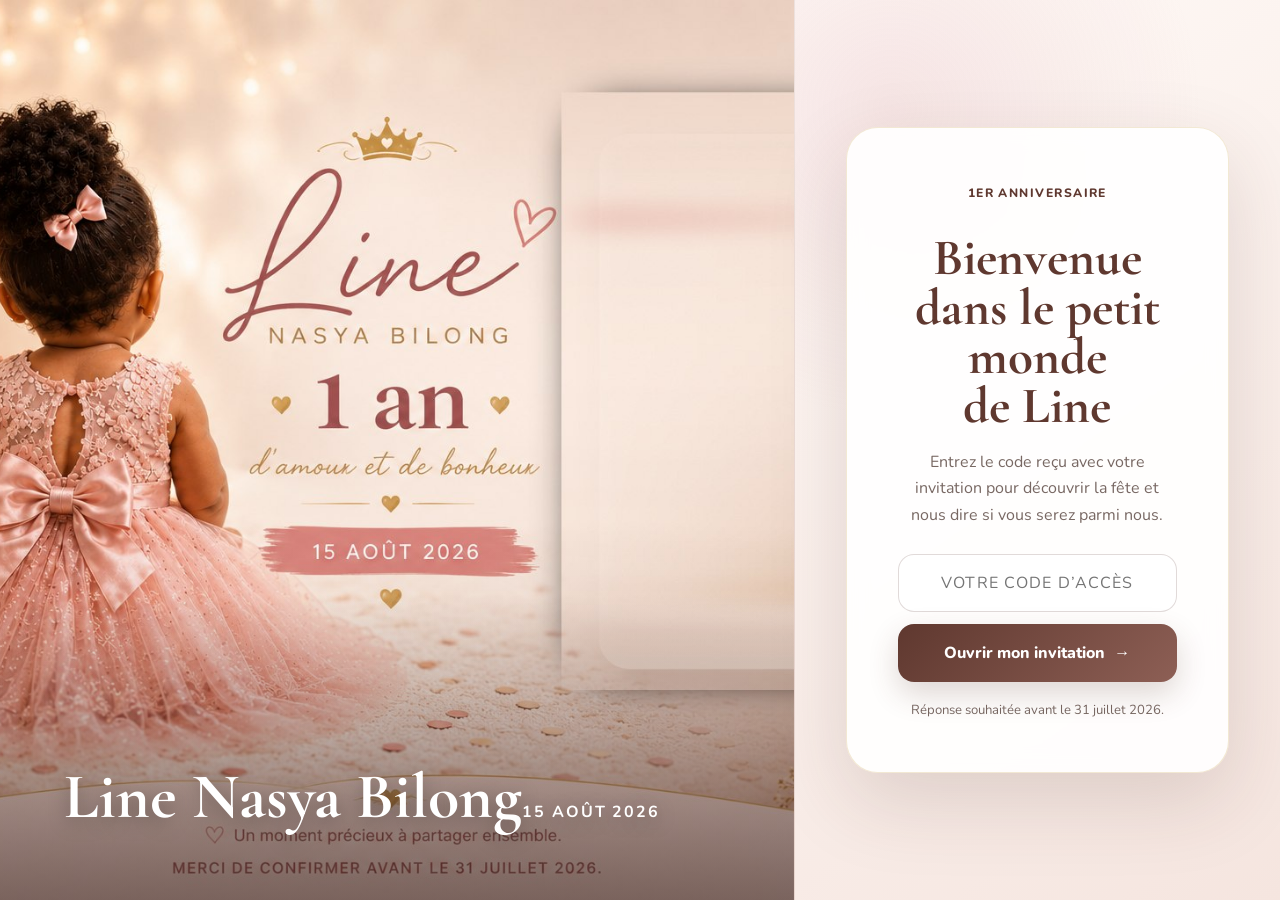
==== commit c3820193: "Add files via upload" ====
--- a/index.html
+++ b/index.html
@@ -14,11 +14,20 @@
   <meta property="og:image:height" content="630" />
   <link rel="preconnect" href="https://fonts.googleapis.com">
   <link rel="preconnect" href="https://fonts.gstatic.com" crossorigin>
-  <link href="https://fonts.googleapis.com/css2?family=Cormorant+Garamond:ital,wght@0,500;0,600;0,700;1,500&family=Inter:wght@400;500;600;700;800&family=Great+Vibes&display=swap" rel="stylesheet">
-  <link rel="icon" href="data:image/svg+xml,<svg xmlns=%22http://www.w3.org/2000/svg%22 viewBox=%220 0 100 100%22><text y=%22.9em%22 font-size=%2290%22>🎀</text></svg>">
-  <link rel="stylesheet" href="css/main.css?v=20-mobile" />
-  <link rel="stylesheet" href="css/pages.css?v=20-mobile" />
-  <link rel="stylesheet" href="css/responsive.css?v=20-mobile" />
+  <link href="https://fonts.googleapis.com/css2?family=Cormorant+Garamond:ital,wght@0,500;0,600;0,700;1,600&family=Nunito:wght@400;500;600;700;800&display=swap" rel="stylesheet">
+  <link rel="icon" href="assets/img/og-cover.jpg">
+  <link rel="stylesheet" href="css/main.css" />
+  <link rel="stylesheet" href="css/pages.css" />
+  <link rel="stylesheet" href="css/responsive.css?v=20260710" />
+  <link rel="stylesheet" href="css/audit-final.css?v=20260712" />
+  <link rel="stylesheet" href="css/final-login-responsive.css?v=20260712" />
+  <link rel="stylesheet" href="css/premium-line.css?v=20260712b" />
+  <link rel="stylesheet" href="css/final-ui-fixes.css?v=20260712c" />
+  <link rel="stylesheet" href="css/studio-v3.css?v=20260712" />
+  <link rel="stylesheet" href="css/responsive-tv-final.css?v=20260712-final" />
+  <link rel="stylesheet" href="css/master-final.css?v=20260712-final2" />
+  <link rel="stylesheet" href="css/final-polish.css?v=20260712-final3" />
+  <link rel="stylesheet" href="css/ultra-professional-fix.css?v=20260712-ultra" />
 </head>
 <body>
   <div id="loader" class="loader" aria-live="polite" role="status">
@@ -44,7 +53,7 @@
         <button type="button" data-nav="organizer" data-role="staff">Organisateur</button>
         <button type="button" data-nav="logout">Déconnexion</button>
       </div>
-      <button id="menuToggle" class="menu-toggle" type="button" aria-label="Ouvrir le menu" aria-expanded="false">☰</button>
+      <button id="menuToggle" class="menu-toggle" type="button" aria-label="Ouvrir le menu" aria-expanded="false"><span aria-hidden="true">☰</span><span class="visually-hidden">Menu</span></button>
     </div>
   </nav>
   <div id="navBackdrop" class="nav-backdrop hidden"></div>
@@ -52,8 +61,9 @@
   <div id="toastMount" class="toast-mount" aria-live="polite" aria-atomic="true"></div>
   <div id="modalMount"></div>
   <main id="app"></main>
+  <button id="backToTop" class="back-to-top" type="button" aria-label="Remonter en haut">↑</button>
 
-  <script src="js/animations.js?v=20-mobile"></script>
-  <script src="js/app.js?v=20-mobile"></script>
+  <script src="js/animations.js?v=20260712"></script>
+  <script src="js/app.js?v=20260712-final3"></script>
 </body>
 </html>
--- a/css/pages.css
+++ b/css/pages.css
@@ -133,3 +133,69 @@
 .seat-table b{font-size:.9rem;color:var(--chocolate);padding:0 10px}
 .seat-table span{font-size:.8rem;color:var(--muted)}
 .seat-table.full{border-color:var(--gold);background:linear-gradient(160deg,#fff,#faf0e6)}
+
+/* ===== V21 — réponse prioritaire, infos condensées et galerie éditoriale ===== */
+.answer-first{padding-top:72px;background:linear-gradient(180deg,#fffaf7 0%,#fff 100%)}
+.answer-heading{margin-bottom:28px}
+.hero-primary-action{display:flex;align-items:center;gap:16px;flex-wrap:wrap;margin:22px 0 18px}
+.hero-primary-action span{font-size:.88rem;color:var(--muted)}
+.btn-rsvp-main{min-height:58px;padding-inline:28px;font-size:1rem;box-shadow:0 14px 30px rgba(107,63,53,.22);animation:rsvpGlow 2.4s ease-in-out infinite}
+@keyframes rsvpGlow{0%,100%{transform:translateY(0);box-shadow:0 12px 28px rgba(107,63,53,.18)}50%{transform:translateY(-2px);box-shadow:0 16px 36px rgba(201,164,76,.34)}}
+.welcome-note{display:flex;justify-content:space-between;gap:14px;align-items:center;padding:14px 0;border-top:1px solid var(--line);border-bottom:1px solid var(--line);margin:8px 0 22px}
+.welcome-note span{color:var(--muted);font-size:.9rem}
+.compact-head{margin-bottom:34px}
+.practical-layout{display:grid;grid-template-columns:minmax(0,1fr) minmax(420px,.95fr);gap:56px;align-items:start}
+.practical-copy{display:grid;grid-template-columns:1fr 1fr;gap:0 34px}
+.practical-block{padding:24px 0;border-top:1px solid rgba(107,63,53,.18)}
+.practical-block:nth-child(-n+2){border-top:0;padding-top:0}
+.practical-block h3{font-family:var(--font-display);font-size:1.45rem;color:var(--chocolate);margin:6px 0 8px}
+.practical-block p{color:var(--muted);line-height:1.65;margin:0}
+.mini-label{font-size:.72rem;text-transform:uppercase;letter-spacing:.16em;font-weight:800;color:var(--gold)}
+.text-action{display:inline-block;margin-top:12px;font-weight:800;color:var(--chocolate);text-decoration:none;border-bottom:1px solid var(--gold)}
+.dress-palette{display:grid;grid-template-columns:1fr 1fr;gap:12px;margin-top:14px}
+.dress-palette span{display:flex;align-items:center;gap:10px;color:var(--chocolate);font-weight:700}
+.dress-palette i{width:28px;height:28px;border-radius:50%;background:var(--swatch);box-shadow:inset 0 0 0 1px rgba(75,48,43,.12)}
+.contact-actions{display:flex;flex-wrap:wrap;gap:10px;margin-top:14px}
+.contact-actions a{padding:10px 14px;border:1px solid rgba(107,63,53,.18);border-radius:999px;text-decoration:none;color:var(--chocolate);font-weight:800;background:#fff}
+.map-panel{position:sticky;top:110px;border-radius:30px;overflow:hidden;box-shadow:0 22px 60px rgba(75,48,43,.14);min-height:520px;background:#eee}
+.map-panel iframe{display:block;width:100%;height:520px;border:0}
+.feature-gallery{display:grid;grid-template-columns:1.35fr 1fr 1fr;grid-auto-rows:240px;gap:18px}
+.feature-gallery .shot{margin:0;position:relative;border-radius:24px;overflow:hidden;background:#eee}
+.feature-gallery .shot-main{grid-row:span 2}
+.feature-gallery .shot img{width:100%;height:100%;object-fit:cover;display:block;transition:transform .55s ease}
+.feature-gallery .shot:hover img{transform:scale(1.035)}
+.feature-gallery figcaption{position:absolute;left:14px;right:14px;bottom:14px;padding:9px 12px;border-radius:14px;background:rgba(255,250,247,.84);backdrop-filter:blur(8px);color:var(--chocolate);font-size:.82rem}
+@media (prefers-reduced-motion:reduce){.btn-rsvp-main{animation:none}.feature-gallery .shot img{transition:none}}
+
+/* Programme final : deux temps, illustrations SVG et animations douces */
+.program-heading{align-items:center}
+.program-split{display:grid;grid-template-columns:1fr 1fr;gap:28px;margin-top:30px}
+.program-part{position:relative;padding:30px 26px;border-radius:34px;overflow:hidden}
+.program-part-kids{background:linear-gradient(145deg,rgba(231,196,180,.34),rgba(217,160,167,.18))}
+.program-part-adults{background:linear-gradient(145deg,rgba(107,63,53,.98),rgba(73,42,35,.98));color:#fff}
+.program-part:before{content:"";position:absolute;inset:0;pointer-events:none;background:radial-gradient(circle at 85% 10%,rgba(201,164,76,.2),transparent 34%)}
+.program-part-head{position:relative;margin-bottom:22px}
+.program-part-head>span{display:inline-block;font-size:.72rem;font-weight:850;letter-spacing:.16em;text-transform:uppercase;color:var(--gold)}
+.program-part-head h3{font-size:clamp(1.65rem,3vw,2.35rem);margin:8px 0 6px;color:var(--chocolate)}
+.program-part-adults .program-part-head h3{color:#fff}
+.program-part-head p{color:var(--muted);max-width:34rem}
+.program-part-adults .program-part-head p{color:rgba(255,255,255,.72)}
+.program-part .program-flow{margin-top:0;gap:10px}
+.program-part .program-row{grid-template-columns:92px 1fr;align-items:center;padding:16px 0;border-radius:0;border:0;border-bottom:1px solid rgba(107,63,53,.14);background:transparent;box-shadow:none;animation:programFloat 5.5s ease-in-out infinite}
+.program-part .program-row:nth-child(2){animation-delay:.35s}.program-part .program-row:nth-child(3){animation-delay:.7s}.program-part .program-row:nth-child(4){animation-delay:1.05s}
+.program-part-adults .program-row{border-bottom-color:rgba(255,255,255,.14)}
+.program-part .program-row:last-child{border-bottom:0}
+.program-visual{display:grid;justify-items:center;gap:7px}
+.program-icon{width:48px;height:48px;display:grid;place-items:center;border-radius:50%;background:rgba(255,255,255,.72);box-shadow:0 10px 24px rgba(107,63,53,.12);animation:iconBob 3.2s ease-in-out infinite}
+.program-part-adults .program-icon{background:rgba(255,255,255,.1);box-shadow:none}
+.program-icon svg{width:28px;height:28px;fill:none;stroke:var(--chocolate);stroke-width:2.2;stroke-linecap:round;stroke-linejoin:round}
+.program-part-adults .program-icon svg{stroke:var(--gold)}
+.program-part .program-time{font-size:.75rem;line-height:1;text-align:center;color:var(--gold)}
+.program-part .program-title{font-size:1.02rem}
+.program-part-adults .program-title{color:#fff}
+.program-part-adults .program-desc{color:rgba(255,255,255,.72)}
+@keyframes iconBob{0%,100%{transform:translateY(0) rotate(0)}50%{transform:translateY(-5px) rotate(2deg)}}
+@keyframes programFloat{0%,100%{transform:translateY(0)}50%{transform:translateY(-2px)}}
+@media(max-width:860px){.program-split{grid-template-columns:1fr}.program-part{padding:26px 20px}}
+@media(max-width:520px){.program-part{border-radius:26px;padding:23px 16px}.program-part .program-row{grid-template-columns:72px 1fr;gap:12px}.program-icon{width:42px;height:42px}.program-icon svg{width:24px;height:24px}.program-part-head h3{font-size:1.7rem}}
+@media(prefers-reduced-motion:reduce){.program-row,.program-icon{animation:none!important}}
--- a/css/responsive.css
+++ b/css/responsive.css
@@ -195,271 +195,31 @@
   .section{padding:130px 0}
 }
 
-/* ============================================================
-   V20 — CORRECTION MOBILE DÉFINITIVE ADMIN / ORGANISATEUR / INVITÉ
-   ============================================================ */
-
-/* La page ne doit jamais être élargie par un enfant de grille. */
-html, body, #app, main { width:100%; max-width:100%; min-width:0; }
-#app, main { overflow-x:clip; }
-img, svg, iframe, video, canvas { max-width:100%; }
-input, select, textarea, button { max-width:100%; min-width:0; }
-.admin-shell, .admin-shell > *, .charts-grid, .charts-grid > *,
-.stat-grid, .stat-grid > *, .guest-toolbar, .filter-row,
-.table-wrap, .seat-list, .seat-card, .section-head,
-.card, .chart-card { min-width:0; max-width:100%; }
-
-/* L'ancienne règle section{overflow:hidden} coupait les contenus admin. */
-section, .section { overflow:visible !important; }
-
-/* Tous les textes et liens longs restent dans leur bloc. */
-.admin-shell *, .table-wrap *, .chart-card *, .card *, .footer * {
-  overflow-wrap:anywhere;
-  word-break:normal;
-}
-
-@media (max-width: 992px){
-  .container, .narrow{
-    width:100% !important;
-    max-width:100% !important;
-    padding-left:max(16px, env(safe-area-inset-left));
-    padding-right:max(16px, env(safe-area-inset-right));
-    margin:0 auto;
-  }
-
-  .section{padding:42px 0;}
-
-  .admin-shell{
-    display:grid !important;
-    grid-template-columns:minmax(0,1fr) !important;
-    gap:18px !important;
-    width:100%;
-  }
-  .admin-shell > div{width:100%; min-width:0;}
-
-  /* Onglets admin : une ligne horizontale réellement défilante. */
-  .admin-side{
-    position:sticky !important;
-    top:74px !important;
-    z-index:55;
-    width:100%;
-    max-width:100%;
-    display:flex !important;
-    align-items:center;
-    gap:8px;
-    padding:9px !important;
-    border-radius:18px !important;
-    overflow-x:auto !important;
-    overflow-y:hidden !important;
-    overscroll-behavior-x:contain;
-    -webkit-overflow-scrolling:touch;
-    scrollbar-width:none;
-  }
-  .admin-side::-webkit-scrollbar{display:none;}
-  .admin-side h3{display:none !important;}
-  .admin-side button{
-    flex:0 0 auto !important;
-    width:auto !important;
-    min-width:max-content;
-    margin:0 !important;
-    padding:11px 15px !important;
-    white-space:nowrap;
-    text-align:center;
-    border-radius:12px !important;
-    font-size:.8rem;
-  }
-
-  .section-head{
-    display:grid !important;
-    grid-template-columns:minmax(0,1fr) !important;
-    align-items:start !important;
-    gap:12px !important;
-    margin-bottom:20px;
-  }
-  .section-head .title{
-    font-size:clamp(2.35rem,11vw,4rem) !important;
-    line-height:.98;
-    max-width:100%;
-  }
-  .section-head .lead{max-width:100%; font-size:1rem;}
-
-  .admin-actions{
-    display:grid !important;
-    grid-template-columns:minmax(0,1fr) !important;
-    width:100%;
-    gap:9px;
-  }
-  .admin-actions .btn{
-    width:100% !important;
-    min-width:0 !important;
-    white-space:normal !important;
-    text-align:center;
-    line-height:1.25;
-    padding:13px 15px;
-  }
-
-  .charts-grid{
-    display:grid !important;
-    grid-template-columns:minmax(0,1fr) !important;
-    gap:14px !important;
-    width:100%;
-  }
-  .chart-card{width:100%; padding:18px; overflow:hidden;}
-  .bar-row{
-    display:grid;
-    grid-template-columns:minmax(86px,auto) minmax(0,1fr) auto !important;
-    gap:8px !important;
-  }
-  .bar-track{width:100%; min-width:0;}
-
-  .guest-toolbar{
-    display:grid !important;
-    grid-template-columns:minmax(0,1fr) !important;
-    width:100%;
-    gap:10px;
-  }
-  .guest-toolbar .input, .guest-toolbar .select, .sort-btn{
-    width:100% !important;
-    min-width:0 !important;
-  }
-  .filter-row{
-    display:flex !important;
-    flex-wrap:nowrap !important;
-    width:100%;
-    max-width:100%;
-    overflow-x:auto !important;
-    overflow-y:hidden;
-    padding:2px 0 6px;
-    -webkit-overflow-scrolling:touch;
-    scrollbar-width:none;
-  }
-  .filter-row::-webkit-scrollbar{display:none;}
-  .filter-chip{flex:0 0 auto; white-space:nowrap;}
-
-  .stat-grid{
-    display:grid !important;
-    grid-template-columns:repeat(2,minmax(0,1fr)) !important;
-    gap:10px !important;
-    width:100%;
-  }
-  .stat{padding:16px; min-width:0;}
-  .stat strong{font-size:2rem;}
-
-  .seat-toggle{display:flex; width:100%; overflow:hidden;}
-  .seat-toggle button{flex:1; min-width:0; padding:10px 8px;}
-  .seat-head{display:grid; grid-template-columns:minmax(0,1fr) auto; gap:8px;}
-  .seat-head .small-btn{grid-column:1/-1; width:100%;}
-  .seat-assign{max-width:100%;}
-  .seat-plan{grid-template-columns:repeat(2,minmax(0,1fr));}
-}
-
-@media (max-width: 768px){
-  /* Les tableaux deviennent des cartes, sans largeur desktop cachée. */
-  .table-wrap{
-    width:100%;
-    max-width:100%;
-    overflow:visible !important;
-    background:transparent;
-    border:0;
-    box-shadow:none;
-  }
-  .table-wrap table{
-    display:block;
-    width:100% !important;
-    min-width:0 !important;
-  }
-  .table-wrap thead{display:none !important;}
-  .table-wrap tbody{display:grid !important; gap:12px; width:100%;}
-  .table-wrap tr{
-    display:grid !important;
-    width:100%;
-    min-width:0;
-    padding:15px 16px;
-    border:1px solid var(--line);
-    border-radius:18px;
-    background:#fff;
-    box-shadow:var(--shadow-sm);
-  }
-  .table-wrap td{
-    display:grid !important;
-    grid-template-columns:minmax(88px,36%) minmax(0,1fr);
-    align-items:start;
-    gap:12px;
-    width:100%;
-    min-width:0;
-    padding:8px 0 !important;
-    text-align:left !important;
-    border:0 !important;
-  }
-  .table-wrap td::before{
-    content:attr(data-label);
-    display:block;
-    font-size:.68rem;
-    line-height:1.25;
-    font-weight:850;
-    letter-spacing:.07em;
-    text-transform:uppercase;
-    color:var(--muted);
-  }
-  .table-wrap td[data-label=""]{
-    grid-template-columns:1fr;
-    display:flex !important;
-    flex-wrap:wrap;
-    gap:8px;
-  }
-  .table-wrap td[data-label=""]::before{display:none;}
-  .table-wrap td[colspan]{display:block !important; text-align:center !important;}
-  .table-wrap td[colspan]::before{display:none;}
-  .row-actions .small-btn{flex:1 1 90px;}
-
-  .pager{display:flex; width:100%; justify-content:space-between; gap:8px;}
-  .pager span{text-align:center; min-width:0;}
-
-  .modal{padding:12px; align-items:end;}
-  .modal-card{
-    width:100%;
-    max-height:88dvh;
-    overflow:auto;
-    border-radius:24px 24px 0 0;
-    padding:20px;
-  }
-}
-
-@media (max-width: 560px){
-  .nav-inner{width:100%; padding-inline:14px;}
-  .brand{min-width:0;}
-  .brand strong{font-size:1.25rem;}
-  .brand small{font-size:.6rem;}
-  .brand-photo{width:40px; height:40px; flex:none;}
-
-  .admin-side{top:74px !important;}
-  .stat-grid{grid-template-columns:repeat(2,minmax(0,1fr)) !important;}
-  .stat span{font-size:.74rem;}
-
-  .chart-card h3{font-size:1.65rem;}
-  .bar-row{
-    grid-template-columns:minmax(0,1fr) auto !important;
-    row-gap:5px !important;
-  }
-  .bar-row span{grid-column:1/-1; font-size:.8rem;}
-  .bar-row .bar-track{grid-column:1/2;}
-  .bar-row b{grid-column:2/3;}
-
-  .table-wrap td{grid-template-columns:minmax(78px,34%) minmax(0,1fr); gap:10px;}
-  .seat-plan{grid-template-columns:repeat(2,minmax(0,1fr)); gap:10px;}
-  .seat-table{aspect-ratio:auto; min-height:115px; border-radius:22px;}
-
-  .toast-mount{left:12px; right:12px; bottom:12px;}
-  .toast{min-width:0; width:100%;}
-}
-
-@media (max-width: 380px){
-  .container, .narrow{padding-left:12px; padding-right:12px;}
-  .stat-grid{grid-template-columns:1fr 1fr !important; gap:8px !important;}
-  .stat{padding:13px; border-radius:18px;}
-  .stat strong{font-size:1.65rem;}
-  .admin-side button{padding:9px 12px !important; font-size:.75rem;}
-  .table-wrap td{grid-template-columns:1fr; gap:3px;}
-  .table-wrap td::before{margin-bottom:2px;}
-  .seat-plan{grid-template-columns:1fr 1fr;}
-}
+/* ===== V21 responsive additions ===== */
+@media (max-width:980px){
+  .practical-layout{grid-template-columns:1fr;gap:32px}
+  .map-panel{position:relative;top:auto;min-height:400px}
+  .map-panel iframe{height:400px}
+  .feature-gallery{grid-template-columns:1fr 1fr;grid-auto-rows:220px}
+}
+@media (max-width:640px){
+  .answer-first{padding-top:48px}
+  .hero-primary-action{display:grid;gap:10px}
+  .btn-rsvp-main{width:100%;min-height:60px}
+  .welcome-note{align-items:flex-start;flex-direction:column}
+  .practical-copy{grid-template-columns:1fr;gap:0}
+  .practical-block,.practical-block:nth-child(-n+2){padding:20px 0;border-top:1px solid rgba(107,63,53,.18)}
+  .practical-block:first-child{border-top:0;padding-top:0}
+  .dress-palette{grid-template-columns:1fr 1fr}
+  .contact-actions{display:grid;grid-template-columns:1fr}
+  .contact-actions a{text-align:center}
+  .map-panel{border-radius:22px;min-height:300px}
+  .map-panel iframe{height:300px}
+  .feature-gallery{grid-template-columns:1fr 1fr;grid-auto-rows:170px;gap:12px}
+  .feature-gallery .shot-main{grid-column:1/-1;grid-row:span 2}
+  .feature-gallery figcaption{font-size:.76rem;left:9px;right:9px;bottom:9px}
+}
+@media (max-width:390px){
+  .dress-palette{grid-template-columns:1fr}
+  .feature-gallery{grid-auto-rows:145px}
+}
--- a/css/audit-final.css
+++ b/css/audit-final.css
@@ -0,0 +1,113 @@
+/* Audit professionnel responsive final — 10/07/2026 */
+:root{--page-pad:clamp(14px,3vw,28px)}
+html{width:100%;max-width:100%;overflow-x:clip;-webkit-text-size-adjust:100%}
+body{width:100%;max-width:100%;overflow-x:clip}
+#app,.section,.hero,.program,.footer{width:100%;max-width:100%}
+section{overflow:visible}
+*,*::before,*::after{min-width:0}
+img,svg,video,canvas,iframe{max-width:100%}
+iframe{display:block;width:100%;border:0}
+p,h1,h2,h3,h4,a,button,label,span,td,th{overflow-wrap:anywhere}
+.container,.narrow{width:min(100%,1240px);padding-inline:var(--page-pad);margin-inline:auto}
+.narrow{max-width:900px}
+.btn,button,input,select,textarea{touch-action:manipulation}
+.btn,.choice,.filter-chip,.small-btn,.admin-side button{min-height:46px}
+:focus-visible{outline:3px solid rgba(202,162,74,.65);outline-offset:3px}
+
+/* Header */
+.nav-inner{width:min(100%,1240px);padding-inline:var(--page-pad);height:auto;min-height:74px}
+.brand{min-width:0}.brand>span:last-child{min-width:0}.brand strong,.brand small{white-space:normal}
+
+/* Login: no absolute card on narrow displays */
+@media(max-width:820px){
+  .gate{display:grid;align-items:end;min-height:100svh;background-position:32% center;overflow:auto;padding:clamp(90px,20vh,170px) var(--page-pad) 24px}
+  .gate::before{background:linear-gradient(180deg,rgba(45,31,29,.05) 12%,rgba(45,31,29,.30) 55%,rgba(255,250,246,.92) 100%)}
+  .gate-float{position:relative;inset:auto;transform:none!important;width:min(100%,500px);margin:0 auto;padding:clamp(20px,5vw,30px);animation:none!important}
+  .card-glass{border-radius:24px;box-shadow:0 18px 45px rgba(45,31,29,.24)}
+  .gate-float .title{font-size:clamp(2.25rem,11vw,3.5rem)!important;line-height:1}
+  .gate-float .script{font-size:clamp(2.4rem,12vw,3.6rem)!important}
+}
+@media(max-width:380px){.gate{padding-inline:12px}.gate-float{padding:18px}.loader-card{max-width:calc(100vw - 28px);padding:26px 20px}}
+
+/* Guest page */
+.hero-grid,.premium-rsvp .vip-header,.practical-layout,.program-split,.admin-shell{min-width:0}
+@media(max-width:900px){
+  .hero{padding:46px 0 34px}.hero-grid{grid-template-columns:1fr;gap:26px}.hero-photo{min-height:clamp(320px,72vw,540px);border-radius:28px;order:-1}
+  .hero-copy h1{font-size:clamp(3rem,14vw,5.5rem)}.hero-copy .script{font-size:clamp(3rem,13vw,5rem)}
+  .section-head{display:grid;align-items:start;gap:12px}.section-head p{max-width:none}
+  .countdown{grid-template-columns:repeat(4,minmax(0,1fr));gap:8px}.count-card{border-radius:18px;padding:16px 6px}.count-card strong{font-size:clamp(1.55rem,8vw,2.5rem)}.count-card span{font-size:.58rem;letter-spacing:.06em}
+  .premium-rsvp .vip-header{grid-template-columns:1fr}.premium-form{padding:clamp(18px,4vw,26px)}
+  .grid-2,.grid-3{grid-template-columns:1fr}
+}
+@media(max-width:520px){
+  .section{padding:48px 0}.card{padding:18px;border-radius:22px}.title{font-size:clamp(2.3rem,12vw,3.6rem)}
+  .countdown{grid-template-columns:repeat(2,minmax(0,1fr))}
+  .hero-primary-action{display:grid}.hero-primary-action .btn{width:100%}
+  .choice-row{display:grid;grid-template-columns:1fr}.choice{width:100%;min-width:0}
+  .event-mini-grid{grid-template-columns:1fr!important}
+  .program-part .program-row{grid-template-columns:64px minmax(0,1fr);padding:14px 0}
+  .footer{text-align:center}.footer a{display:inline-block;margin-block:3px}
+}
+
+/* Information + gallery */
+.practical-layout{grid-template-columns:minmax(0,1fr) minmax(320px,.85fr)}
+.map-panel iframe{min-height:360px}
+@media(max-width:980px){.practical-layout{grid-template-columns:1fr}.map-panel{position:relative;top:auto;min-height:0}.map-panel iframe{min-height:320px}}
+@media(max-width:640px){.practical-copy,.dress-palette{grid-template-columns:1fr}.feature-gallery{display:grid;grid-template-columns:1fr 1fr;grid-auto-rows:150px}.feature-gallery .shot-main{grid-column:1/-1;grid-row:span 2}.feature-gallery figcaption{opacity:1}}
+@media(max-width:380px){.feature-gallery{grid-template-columns:1fr;grid-auto-rows:220px}.feature-gallery .shot-main{grid-column:auto;grid-row:auto}}
+
+/* Organizer/Admin: desktop and mobile robust */
+.admin-shell{display:grid;grid-template-columns:250px minmax(0,1fr);gap:28px;align-items:start}
+.admin-shell>div{min-width:0;width:100%}
+.admin-side{max-width:100%}
+.admin-actions{display:flex;flex-wrap:wrap;gap:10px}.admin-actions .btn{white-space:normal}
+.stat-grid{grid-template-columns:repeat(4,minmax(0,1fr))}
+.charts-grid{grid-template-columns:repeat(2,minmax(0,1fr))}
+.chart-card,.stat,.table-wrap{max-width:100%}
+.table-wrap{width:100%;overflow-x:auto;-webkit-overflow-scrolling:touch;overscroll-behavior-inline:contain}
+.table-wrap table{width:100%;min-width:720px}
+.guest-toolbar{display:flex;align-items:stretch}.guest-toolbar .input{min-width:min(260px,100%)}
+.modal{max-width:min(720px,calc(100vw - 28px));max-height:calc(100dvh - 28px);overflow:auto}
+
+@media(max-width:992px){
+ .admin-shell{grid-template-columns:1fr;gap:16px}
+ .admin-side{position:sticky;top:74px;z-index:45;display:flex!important;flex-direction:row!important;gap:8px;width:100%;overflow-x:auto;overscroll-behavior-inline:contain;padding:9px;background:rgba(255,250,246,.96);border-radius:18px;box-shadow:var(--shadow-sm);scrollbar-width:none}
+ .admin-side::-webkit-scrollbar{display:none}.admin-side h3{display:none}.admin-side button{flex:0 0 auto;width:auto!important;white-space:nowrap;padding:10px 14px}
+ .stat-grid{grid-template-columns:repeat(2,minmax(0,1fr))}.charts-grid{grid-template-columns:1fr}
+ .admin-actions{display:grid;grid-template-columns:repeat(2,minmax(0,1fr))}.admin-actions .btn{width:100%}
+}
+@media(max-width:720px){
+ .admin-shell .section-head{margin-bottom:18px}.admin-shell .title{font-size:clamp(2.3rem,12vw,3.5rem)!important}
+ .admin-actions{grid-template-columns:1fr}
+ .guest-toolbar{display:grid;grid-template-columns:1fr;gap:10px}.guest-toolbar .input,.sort-btn{width:100%;min-width:0}
+ .filter-row{display:flex;flex-wrap:nowrap;overflow-x:auto;padding-bottom:4px;scrollbar-width:none}.filter-row::-webkit-scrollbar{display:none}.filter-chip{flex:0 0 auto}
+ .table-wrap{overflow:visible}.table-wrap table{min-width:0;border:0}.table-wrap thead{display:none}.table-wrap tbody{display:grid;gap:12px}
+ .table-wrap tr{display:block;width:100%;padding:14px 16px;border:1px solid var(--line);border-radius:18px;background:#fff;box-shadow:var(--shadow-sm)}
+ .table-wrap td{display:grid;grid-template-columns:minmax(90px,38%) minmax(0,1fr);gap:10px;width:100%;padding:7px 0!important;border:0!important;text-align:right;align-items:start}
+ .table-wrap td::before{content:attr(data-label);font-size:.7rem;font-weight:800;letter-spacing:.06em;text-transform:uppercase;color:var(--muted);text-align:left}
+ .table-wrap td[data-label=""]{display:flex;flex-wrap:wrap;justify-content:flex-start}.table-wrap td[data-label=""]::before{display:none}
+ .table-wrap td[colspan]{display:block;text-align:left}.table-wrap td[colspan]::before{display:none}
+ .row-actions .small-btn{flex:1 1 92px}
+ .bar-row{grid-template-columns:minmax(80px,auto) minmax(0,1fr) auto}.bar-row span{font-size:.8rem}.bar-row b{white-space:nowrap}
+ .seat-plan{grid-template-columns:repeat(2,minmax(0,1fr))}.seat-table{aspect-ratio:auto;min-height:130px;border-radius:24px}
+}
+@media(max-width:390px){
+ .stat-grid{grid-template-columns:1fr 1fr}.stat{padding:16px 10px}.stat strong{font-size:1.7rem}
+ .bar-row{grid-template-columns:minmax(0,1fr) auto;gap:4px 8px}.bar-row span{grid-column:1/-1}.bar-track{grid-column:1/2}
+ .table-wrap td{grid-template-columns:1fr;text-align:left;gap:2px}.table-wrap td::before{margin-bottom:1px}.seat-plan{grid-template-columns:1fr 1fr}
+}
+
+/* Navigation mobile */
+@media(max-width:760px){
+ .nav-inner{min-height:66px}.brand-photo{width:40px;height:40px}.brand strong{font-size:1.2rem}.brand small{font-size:.58rem}
+ .menu-toggle{display:grid;place-items:center;flex:0 0 46px}
+ .nav-links{position:fixed;left:var(--page-pad);right:var(--page-pad);top:76px;display:grid!important;gap:6px;padding:12px;border-radius:20px;background:#fff;box-shadow:0 20px 60px rgba(45,31,29,.22);transform:translateY(-14px);opacity:0;visibility:hidden;transition:.2s}
+ .nav-links.open{transform:none;opacity:1;visibility:visible}.nav-links button{width:100%;min-height:48px;text-align:left;padding-inline:16px}
+}
+
+/* Clear guidance and back-to-top */
+.back-to-top{position:fixed;right:max(16px,env(safe-area-inset-right));bottom:max(18px,env(safe-area-inset-bottom));z-index:90;width:50px;height:50px;border:0;border-radius:50%;background:var(--chocolate);color:#fff;font-size:1.45rem;box-shadow:0 14px 32px rgba(45,31,29,.28);opacity:0;visibility:hidden;transform:translateY(12px);transition:.22s}
+.back-to-top.show{opacity:1;visibility:visible;transform:none}
+.form-section-title{scroll-margin-top:110px}
+.mini-help{line-height:1.55}
+@media(prefers-reduced-motion:reduce){*,*::before,*::after{scroll-behavior:auto!important;animation-duration:.01ms!important;animation-iteration-count:1!important;transition-duration:.01ms!important}}
--- a/css/final-login-responsive.css
+++ b/css/final-login-responsive.css
@@ -0,0 +1,180 @@
+/* Version finale 12/07/2026 — page de connexion pensée séparément pour desktop et mobile */
+.gate-redesign{
+  position:relative;
+  display:grid;
+  grid-template-columns:minmax(0,1fr) minmax(360px,520px);
+  min-height:100svh;
+  width:100%;
+  overflow:hidden;
+  background:#f8eee8;
+}
+.gate-redesign::before{display:none!important}
+.gate-visual{
+  min-width:0;
+  min-height:100svh;
+  background-image:linear-gradient(90deg,rgba(56,31,27,.04),rgba(255,250,246,.08)),url('../assets/img/gate-cover.jpg');
+  background-size:cover;
+  background-position:center center;
+  background-repeat:no-repeat;
+}
+.gate-panel{
+  display:grid;
+  place-items:center;
+  min-width:0;
+  padding:clamp(28px,5vw,72px);
+  background:linear-gradient(145deg,#fffaf7 0%,#f8e9e2 100%);
+  border-left:1px solid rgba(108,62,53,.10);
+}
+.gate-redesign .gate-float{
+  position:static!important;
+  inset:auto!important;
+  transform:none!important;
+  width:min(100%,440px)!important;
+  margin:0!important;
+  padding:clamp(28px,4vw,44px)!important;
+  animation:none!important;
+}
+.gate-redesign .card-glass{
+  background:rgba(255,255,255,.88);
+  border:1px solid rgba(201,164,76,.24);
+  border-radius:30px;
+  box-shadow:0 26px 60px rgba(74,42,37,.16);
+  backdrop-filter:blur(10px);
+}
+.gate-kicker{
+  display:inline-block;
+  color:#9a6e2d;
+  font-size:.76rem;
+  font-weight:800;
+  letter-spacing:.16em;
+  text-transform:uppercase;
+  margin-bottom:14px;
+}
+.gate-title{
+  margin:0;
+  color:#56332e;
+  font-family:'Cormorant Garamond',serif;
+  font-size:clamp(2.35rem,4vw,3.5rem);
+  line-height:.98;
+  text-wrap:balance;
+}
+.gate-copy{
+  margin:18px auto 0;
+  max-width:34ch;
+  color:#75645f;
+  line-height:1.65;
+  font-size:1rem;
+}
+.gate-form{display:grid;gap:12px;margin-top:26px}
+.gate-form .input{
+  width:100%;
+  min-height:56px;
+  text-align:center;
+  font-size:1rem;
+  letter-spacing:.07em;
+  text-transform:uppercase;
+  border-radius:16px;
+}
+.gate-form .btn{width:100%;min-height:56px;border-radius:16px;font-size:1rem}
+.gate-mobile-title{display:none}
+
+@media (max-width:900px){
+  .gate-redesign{
+    display:block;
+    min-height:100svh;
+    overflow:visible;
+    background:#fff9f5;
+  }
+  .gate-visual{
+    position:relative;
+    min-height:0;
+    height:52svh;
+    max-height:520px;
+    background-size:cover;
+    background-position:center 33%;
+  }
+  .gate-visual::after{
+    content:'';
+    position:absolute;
+    inset:auto 0 0;
+    height:35%;
+    background:linear-gradient(transparent,#fff9f5);
+    pointer-events:none;
+  }
+  .gate-mobile-title{
+    display:grid;
+    position:absolute;
+    z-index:1;
+    top:max(18px,env(safe-area-inset-top));
+    left:18px;
+    right:18px;
+    color:#fff;
+    text-align:left;
+    text-shadow:0 2px 18px rgba(54,27,24,.48);
+  }
+  .gate-mobile-title strong{
+    font-family:'Great Vibes',cursive;
+    font-size:clamp(2.2rem,10vw,4rem);
+    font-weight:400;
+    line-height:1;
+  }
+  .gate-mobile-title span{
+    margin-top:7px;
+    font-size:.72rem;
+    font-weight:800;
+    letter-spacing:.18em;
+    text-transform:uppercase;
+  }
+  .gate-panel{
+    position:relative;
+    z-index:3;
+    display:block;
+    padding:0 14px max(24px,env(safe-area-inset-bottom));
+    margin-top:-38px;
+    background:transparent;
+    border:0;
+  }
+  .gate-redesign .gate-float{
+    width:100%!important;
+    max-width:520px!important;
+    margin:0 auto!important;
+    padding:26px 20px!important;
+  }
+  .gate-title{font-size:clamp(2.25rem,11vw,3.35rem)}
+  .gate-copy{font-size:.96rem;line-height:1.55}
+  .gate-form{margin-top:22px}
+  .gate-form .input,.gate-form .btn{min-height:54px}
+}
+
+@media (max-width:390px){
+  .gate-visual{height:46svh;min-height:330px;background-position:center 32%}
+  .gate-panel{margin-top:-28px;padding-inline:10px}
+  .gate-redesign .gate-float{padding:22px 16px!important;border-radius:22px}
+  .gate-kicker{font-size:.68rem}
+  .gate-title{font-size:2.35rem}
+  .gate-copy{font-size:.91rem}
+  .code-help{font-size:.76rem}
+}
+
+@media (max-height:680px) and (max-width:900px){
+  .gate-visual{height:43svh;min-height:280px}
+  .gate-panel{margin-top:-24px}
+  .gate-redesign .gate-float{padding-block:20px!important}
+  .gate-copy{margin-top:12px}
+  .gate-form{margin-top:16px}
+}
+
+/* Bilong Digital credit + galerie facile à maintenir */
+.site-credit{
+  margin-top:18px;
+  padding-top:14px;
+  border-top:1px solid rgba(255,255,255,.14);
+  font-size:.9rem;
+  opacity:.82;
+}
+.site-credit a{color:#d9b45b;text-decoration:none;font-weight:700}
+.site-credit a:hover,.site-credit a:focus-visible{text-decoration:underline}
+.feature-gallery img{display:block;width:100%;height:100%;object-fit:cover}
+@media (max-width:640px){
+  .site-credit{font-size:.84rem;line-height:1.55}
+}
--- a/css/premium-line.css
+++ b/css/premium-line.css
@@ -0,0 +1,153 @@
+:root{
+  --brown:#5a352e; --brown-2:#765047; --powder:#d7a3aa; --nude:#ead0c1;
+  --gold:#c5a15a; --ivory:#fffaf6; --ink:#3d2b28; --muted:#74615d;
+  --radius:26px; --shadow:0 18px 60px rgba(90,53,46,.12);
+}
+*{box-sizing:border-box;min-width:0}
+html{scroll-behavior:smooth;overflow-x:hidden}
+body{overflow-x:hidden;background:var(--ivory);color:var(--ink)}
+img,iframe,svg{max-width:100%}
+button,a,input,select,textarea{font:inherit}
+button,a{touch-action:manipulation}
+.container,.narrow{width:min(1180px,calc(100% - 36px));margin-inline:auto}
+.narrow{width:min(980px,calc(100% - 36px))}
+.section{padding:clamp(64px,8vw,112px) 0;overflow:clip}
+.title,.script,.brand strong,.gate-title{overflow-wrap:anywhere}
+
+/* Login */
+.gate-redesign{min-height:100svh;display:grid;grid-template-columns:minmax(0,1.15fr) minmax(380px,.85fr);background:#f8ede7}
+.gate-visual{min-height:100svh;background-image:linear-gradient(90deg,rgba(38,19,16,.08),rgba(38,19,16,0)),url('../assets/img/gate-cover.jpg');background-size:cover;background-position:center;position:relative}
+.gate-visual:after{content:"";position:absolute;inset:auto 0 0;height:34%;background:linear-gradient(transparent,rgba(46,24,20,.54))}
+.gate-mobile-title{position:absolute;z-index:2;left:clamp(24px,5vw,72px);bottom:clamp(28px,6vw,72px);color:white;display:grid;gap:5px;text-shadow:0 4px 20px rgba(0,0,0,.35)}
+.gate-mobile-title strong{font-family:'Cormorant Garamond',serif;font-size:clamp(2.4rem,5vw,5rem);line-height:.95}
+.gate-mobile-title span{font-weight:700;letter-spacing:.12em;text-transform:uppercase}
+.gate-panel{display:grid;place-items:center;padding:clamp(28px,6vw,76px);background:radial-gradient(circle at 15% 10%,rgba(215,163,170,.28),transparent 35%),linear-gradient(145deg,#fffaf6,#f5e4dc)}
+.gate-float{width:min(100%,510px);padding:clamp(28px,5vw,54px);border:1px solid rgba(197,161,90,.35);border-radius:32px;background:rgba(255,250,246,.90);box-shadow:var(--shadow);backdrop-filter:blur(14px)}
+.gate-kicker,.eyebrow,.mini-label{color:var(--brown);letter-spacing:.12em;text-transform:uppercase;font-weight:800;font-size:.76rem}
+.gate-title{font-size:clamp(2.2rem,4vw,4.2rem);line-height:.98;margin:15px 0;font-family:'Cormorant Garamond',serif;color:var(--brown)}
+.gate-copy{font-size:1.04rem;line-height:1.7;color:var(--muted)}
+.gate-form{display:grid;gap:12px;margin-top:26px}
+.input,.select,.textarea{width:100%;max-width:100%;border:1px solid rgba(90,53,46,.18);background:#fff;border-radius:16px;min-height:52px;padding:13px 15px;color:var(--ink)}
+.input:focus,.select:focus,.textarea:focus{outline:3px solid rgba(215,163,170,.32);border-color:var(--powder)}
+.btn{min-height:50px;border-radius:999px;padding:13px 22px;display:inline-flex;align-items:center;justify-content:center;gap:9px;font-weight:800;white-space:normal;text-align:center}
+.btn-primary{background:linear-gradient(135deg,var(--brown),#8d5f55);color:#fff;border:0;box-shadow:0 12px 30px rgba(90,53,46,.2)}
+.btn-primary:hover{transform:translateY(-2px)}
+
+/* Navigation */
+.nav{background:rgba(255,250,246,.94);backdrop-filter:blur(16px);border-bottom:1px solid rgba(90,53,46,.1)}
+.nav-inner{width:min(1220px,calc(100% - 28px));margin:auto}
+.nav-links button{border-radius:999px}
+.nav-links button[data-nav="rsvp"]{background:var(--brown);color:#fff;box-shadow:0 8px 22px rgba(90,53,46,.18)}
+
+/* Hero */
+.hero{min-height:auto;padding:clamp(56px,7vw,100px) 0;background:radial-gradient(circle at 10% 10%,rgba(215,163,170,.23),transparent 31%),linear-gradient(145deg,#fffaf6,#f5e4dc)}
+.hero-grid{display:grid;grid-template-columns:minmax(0,1fr) minmax(320px,.82fr);gap:clamp(28px,6vw,88px);align-items:center}
+.hero-photo{min-height:clamp(440px,58vw,720px);border-radius:48% 48% 20px 20px;background-position:center top;box-shadow:var(--shadow);position:relative;overflow:hidden}
+.hero-photo:after{content:"1";position:absolute;right:18px;bottom:-40px;font-family:'Cormorant Garamond',serif;font-size:clamp(10rem,20vw,19rem);color:rgba(255,255,255,.74);line-height:1;text-shadow:0 4px 30px rgba(90,53,46,.18)}
+.hero .title{font-size:clamp(2.8rem,6vw,6.2rem);line-height:.9;color:var(--brown)}
+.hero .script{font-size:clamp(3.2rem,7vw,7.2rem);color:var(--gold);line-height:1}
+.hero-primary-action{margin-top:28px;display:flex;align-items:center;gap:15px;flex-wrap:wrap}
+.btn-rsvp-main,.btn-confirm{position:relative;overflow:hidden;isolation:isolate;animation:linePulse 2.4s ease-in-out infinite}
+.btn-rsvp-main:after,.btn-confirm:after{content:"";position:absolute;inset:0 auto 0 -65%;width:45%;background:linear-gradient(90deg,transparent,rgba(255,255,255,.65),transparent);transform:skewX(-20deg);animation:lineShine 3.2s ease-in-out infinite;z-index:-1}
+@keyframes linePulse{50%{transform:scale(1.035);box-shadow:0 0 0 8px rgba(215,163,170,.18),0 15px 34px rgba(90,53,46,.25)}}
+@keyframes lineShine{55%,100%{left:125%}}
+.countdown{display:grid;grid-template-columns:repeat(4,minmax(0,1fr));gap:10px;margin-top:28px}
+.count-card{padding:15px 8px;border:1px solid rgba(90,53,46,.12);background:rgba(255,255,255,.63);border-radius:18px;text-align:center}
+.count-card strong{display:block;font-size:clamp(1.45rem,3vw,2.3rem);color:var(--brown)}
+.count-card span{font-size:.75rem;color:var(--muted)}
+
+/* RSVP first */
+.answer-first{background:#fff}
+.answer-heading,.section-head{align-items:end;gap:28px}
+.premium-rsvp .vip-header,.event-mini-grid{display:none!important}
+.premium-form{border:0!important;box-shadow:var(--shadow)!important;border-radius:32px!important;padding:clamp(22px,5vw,48px)!important;background:linear-gradient(180deg,#fff,#fffaf7)!important}
+.rsvp-status{padding:16px 0 22px;border-bottom:1px solid rgba(90,53,46,.12);margin-bottom:22px}
+.step-title{display:flex;align-items:center;gap:12px;margin-top:32px;color:var(--brown)}
+.step-n{width:36px;height:36px;border-radius:50%;display:grid;place-items:center;background:var(--nude);color:var(--brown);font-weight:900;flex:0 0 auto}
+.choice-row{display:grid;grid-template-columns:repeat(2,minmax(0,1fr));gap:12px}
+.choice,.drink-chip{min-height:48px;border:1px solid rgba(90,53,46,.16);border-radius:14px;background:#fff;color:var(--ink);font-weight:700}
+.choice.selected,.drink-chip.selected{background:var(--brown);color:#fff;border-color:var(--brown)}
+.grid-2,.grid-3{gap:14px}
+.companion{border:0!important;border-top:1px solid rgba(90,53,46,.13)!important;border-radius:0!important;padding:22px 0!important;background:transparent!important}
+.btn-confirm{width:100%;margin-top:30px;font-size:1.05rem}
+
+/* practical info */
+.infos-section{background:#f8eee8}
+.practical-layout{display:grid;grid-template-columns:minmax(0,.9fr) minmax(380px,1.1fr);gap:clamp(28px,5vw,64px);align-items:stretch}
+.practical-copy{display:grid;gap:0}
+.practical-block{padding:22px 0;border-bottom:1px solid rgba(90,53,46,.14)}
+.practical-block h3{font-family:'Cormorant Garamond',serif;font-size:clamp(1.65rem,3vw,2.4rem);color:var(--brown);margin:6px 0}
+.dress-palette{display:grid;grid-template-columns:repeat(2,minmax(0,1fr));gap:10px;margin-top:14px}
+.dress-palette span{display:flex;align-items:center;gap:10px;font-weight:700}
+.dress-palette i{width:38px;height:38px;border-radius:12px;background:var(--swatch);border:2px solid rgba(255,255,255,.85);box-shadow:0 0 0 1px rgba(90,53,46,.12)}
+.contact-actions{display:flex;gap:10px;flex-wrap:wrap;margin-top:14px}
+.contact-actions a,.text-action{min-height:44px;padding:11px 16px;border-radius:999px;border:1px solid rgba(90,53,46,.2);display:inline-flex;align-items:center;color:var(--brown);font-weight:800;background:#fff}
+.map-panel{min-height:520px;border-radius:28px;overflow:hidden;box-shadow:var(--shadow)}
+.map-panel iframe{width:100%;height:100%;min-height:520px;border:0}
+
+/* gallery */
+.gallery-section{background:#fff}
+.feature-gallery{display:grid;grid-template-columns:repeat(12,1fr);grid-auto-rows:115px;gap:14px}
+.shot{grid-column:span 4;grid-row:span 3;margin:0;border-radius:22px;overflow:hidden;position:relative;background:#eadfd8}
+.shot-main{grid-column:span 8;grid-row:span 6}
+.shot img{width:100%;height:100%;object-fit:cover;transition:transform .7s ease}
+.shot:hover img{transform:scale(1.045)}
+.shot figcaption{position:absolute;left:14px;right:14px;bottom:14px;padding:10px 12px;border-radius:14px;background:rgba(48,27,23,.6);backdrop-filter:blur(8px);color:white;font-weight:700;font-size:.88rem}
+
+/* Program */
+.program{background:linear-gradient(180deg,#f8eee8,#fffaf6)}
+.program-split{display:grid;grid-template-columns:repeat(2,minmax(0,1fr));gap:22px}
+.program-part{border:1px solid rgba(90,53,46,.12);border-radius:28px;background:rgba(255,255,255,.78);padding:clamp(22px,4vw,36px);box-shadow:0 12px 45px rgba(90,53,46,.08)}
+.program-part-head h3{font-family:'Cormorant Garamond',serif;font-size:2.2rem;color:var(--brown);margin:5px 0}
+.program-flow{display:grid;gap:0;margin-top:22px}
+.program-item{display:grid;grid-template-columns:56px minmax(0,1fr);gap:14px;padding:18px 0;border-top:1px solid rgba(90,53,46,.1)}
+.program-icon{width:52px;height:52px;border-radius:18px;background:var(--nude);display:grid;place-items:center;animation:floatIcon 3.6s ease-in-out infinite}
+.program-icon svg{width:31px;height:31px;fill:none;stroke:var(--brown);stroke-width:2;stroke-linecap:round;stroke-linejoin:round}
+@keyframes floatIcon{50%{transform:translateY(-5px) rotate(1deg)}}
+
+/* Admin responsive foundation */
+.admin-shell{display:grid;grid-template-columns:240px minmax(0,1fr);gap:28px;align-items:start}
+.admin-side{position:sticky;top:92px}
+.table-wrap{max-width:100%;overflow:auto;-webkit-overflow-scrolling:touch}
+table{width:100%;min-width:760px}
+
+.back-to-top{display:grid!important;place-items:center;position:fixed;right:max(18px,env(safe-area-inset-right));bottom:max(18px,env(safe-area-inset-bottom));width:50px;height:50px;border:0;border-radius:50%;background:var(--brown);color:#fff;box-shadow:0 12px 30px rgba(90,53,46,.28);z-index:80;opacity:0;pointer-events:none;transform:translateY(10px);transition:.25s}
+.back-to-top.show{opacity:1;pointer-events:auto;transform:none}
+.footer{background:var(--brown);color:#fff}
+.footer a{color:#f1d39a}
+
+@media(max-width:900px){
+  .gate-redesign{grid-template-columns:1fr}.gate-visual{min-height:48svh}.gate-panel{padding:0 18px 32px}.gate-float{margin-top:-42px;position:relative;z-index:4}
+  .hero-grid,.practical-layout,.program-split,.admin-shell{grid-template-columns:1fr}
+  .hero-photo{order:-1;min-height:55svh;max-height:650px}
+  .map-panel,.map-panel iframe{min-height:380px}
+  .admin-side{position:static;display:flex;gap:8px;overflow-x:auto;padding-bottom:8px;scrollbar-width:none}
+  .admin-side h3{display:none}.admin-side button{flex:0 0 auto;white-space:nowrap}
+}
+@media(max-width:640px){
+  .container,.narrow{width:min(100% - 24px,1180px)}
+  .section{padding:58px 0}
+  .gate-visual{min-height:43svh;background-position:center top}.gate-mobile-title{left:20px;bottom:24px}.gate-mobile-title strong{font-size:2.5rem}
+  .gate-panel{padding-inline:12px}.gate-float{border-radius:24px;padding:26px 20px;margin-top:-26px}.gate-title{font-size:2.35rem}
+  .hero{padding-top:26px}.hero-grid{gap:22px}.hero-photo{min-height:48svh;border-radius:26px}.hero .title{font-size:3.2rem}.hero .script{font-size:3.7rem}
+  .hero-primary-action{display:grid}.hero-primary-action .btn{width:100%}
+  .countdown{grid-template-columns:repeat(2,minmax(0,1fr))}
+  .section-head,.answer-heading{display:grid;align-items:start;gap:10px}
+  .premium-form{padding:20px 15px!important;border-radius:22px!important}
+  .choice-row,.grid-2,.grid-3,.dress-palette{grid-template-columns:1fr}
+  .drink-grid{grid-template-columns:repeat(2,minmax(0,1fr))!important}
+  .feature-gallery{grid-template-columns:repeat(2,1fr);grid-auto-rows:145px;gap:9px}.shot,.shot-main{grid-column:span 1;grid-row:span 2}.shot-main{grid-column:span 2;grid-row:span 3}
+  .map-panel,.map-panel iframe{min-height:320px}
+  .program-part{padding:20px 16px}.program-item{grid-template-columns:46px minmax(0,1fr);gap:11px}.program-icon{width:44px;height:44px}.program-icon svg{width:27px;height:27px}
+  .stat-grid{grid-template-columns:repeat(2,minmax(0,1fr))!important}
+  .admin-actions,.filter-row{display:grid!important;grid-template-columns:1fr!important}.admin-actions .btn,.filter-row>*{width:100%!important}
+  .modal-card{width:calc(100% - 20px)!important;max-height:calc(100svh - 24px)!important;overflow:auto!important}
+  .nav-inner{width:calc(100% - 20px)}
+}
+@media(max-width:360px){
+  .container,.narrow{width:calc(100% - 16px)}
+  .gate-panel{padding-inline:8px}.gate-float{padding:23px 14px}.gate-title{font-size:2.05rem}
+  .hero .title{font-size:2.75rem}.hero .script{font-size:3.15rem}
+  .btn{padding-inline:14px}.drink-grid{grid-template-columns:1fr!important}
+}
+@media(prefers-reduced-motion:reduce){*,*:before,*:after{animation:none!important;transition:none!important;scroll-behavior:auto!important}}
--- a/css/final-ui-fixes.css
+++ b/css/final-ui-fixes.css
@@ -0,0 +1,117 @@
+/* Correctifs finaux d'affichage et d'interaction — 12/07/2026 */
+:root{
+  --line-brown:#5a352e;
+  --line-brown-dark:#3f2521;
+  --line-powder:#d7a3aa;
+  --line-nude:#ead0c1;
+  --line-gold:#c5a15a;
+  --line-ivory:#fffaf6;
+  --line-text:#3d2b28;
+  --line-muted:#6f5c57;
+}
+html,body,#app{max-width:100%;overflow-x:clip}
+body{line-height:1.55}
+button,a{cursor:pointer}
+button:disabled{cursor:not-allowed}
+.section-head,.compact-head,.answer-heading{display:grid!important;grid-template-columns:minmax(0,1fr) minmax(260px,.65fr);align-items:end!important;gap:clamp(16px,4vw,44px)!important}
+.section-head .lead,.compact-head .lead,.answer-heading .lead{margin:0;max-width:48ch;color:var(--line-muted)}
+.title{max-width:18ch;text-wrap:balance}
+.lead{overflow-wrap:normal;word-break:normal}
+
+/* Boutons et liens toujours réellement accessibles */
+.btn,.choice,.drink-chip,.contact-actions a,.text-action,.nav-links button,.small-btn{
+  position:relative;z-index:1;pointer-events:auto!important;
+}
+.btn:active,.choice:active,.contact-actions a:active,.text-action:active{transform:scale(.985)}
+.contact-actions a,.text-action{text-decoration:none}
+.contact-actions a:hover,.text-action:hover{background:var(--line-brown);border-color:var(--line-brown);color:#fff}
+
+/* Informations : alignement propre, blocs lisibles */
+.practical-layout{align-items:start!important}
+.practical-copy{min-width:0}
+.practical-block{display:block!important;padding:24px 0!important}
+.practical-block:first-child{padding-top:0!important}
+.practical-block p{margin:.45rem 0 0;max-width:58ch;color:var(--line-muted)}
+.practical-block .text-action{margin-top:14px}
+.dress-palette span{min-height:48px;padding:8px 10px;border-radius:14px;background:rgba(255,255,255,.55)}
+.map-panel{position:sticky;top:96px}
+
+/* Galerie cliquable et accessible */
+.feature-gallery .shot{
+  appearance:none;border:0;padding:0;text-align:left;color:inherit;cursor:zoom-in;
+  font:inherit;box-shadow:none;
+}
+.shot:focus-visible{outline:4px solid rgba(197,161,90,.65);outline-offset:4px}
+.shot-caption{position:absolute;left:14px;right:14px;bottom:14px;padding:10px 12px;border-radius:14px;background:rgba(48,27,23,.68);backdrop-filter:blur(8px);color:#fff;font-weight:700;font-size:.88rem;z-index:2}
+.shot-zoom{position:absolute;right:14px;top:14px;padding:7px 10px;border-radius:999px;background:rgba(255,250,246,.9);color:var(--line-brown);font-size:.72rem;font-weight:800;z-index:2;opacity:0;transform:translateY(-4px);transition:.22s}
+.shot:hover .shot-zoom,.shot:focus-visible .shot-zoom{opacity:1;transform:none}
+.gallery-lightbox{position:relative;display:grid;place-items:center;gap:14px;max-width:min(100%,980px);padding:16px}
+.gallery-lightbox img{display:block;max-width:100%;max-height:76svh;object-fit:contain;border-radius:18px;background:#f2e7e1}
+.gallery-lightbox p{margin:0;text-align:center;color:var(--line-text);font-weight:700}
+.lightbox-close,.lightbox-nav{position:absolute;z-index:5;border:0;display:grid;place-items:center;background:rgba(63,37,33,.88);color:#fff;box-shadow:0 8px 28px rgba(0,0,0,.24)}
+.lightbox-close{right:12px;top:12px;width:44px;height:44px;border-radius:50%;font-size:1.8rem}
+.lightbox-nav{top:50%;width:46px;height:58px;border-radius:16px;transform:translateY(-50%);font-size:2rem}
+.lightbox-prev{left:12px}.lightbox-next{right:12px}
+
+/* Programme : contraste garanti, aucun blanc sur blanc */
+.program-split{align-items:stretch}
+.program-part{overflow:hidden!important}
+.program-part-kids{background:linear-gradient(145deg,#f7e9e3,#f4dde0)!important;color:var(--line-text)!important}
+.program-part-adults{background:linear-gradient(145deg,#684138,#442821)!important;color:#fff!important;border-color:rgba(255,255,255,.16)!important}
+.program-part-head,.program-row,.program-visual,.program-copy{position:relative;z-index:1;min-width:0}
+.program-part-head h3{color:var(--line-brown)!important}
+.program-part-kids .program-part-head p,.program-part-kids .program-desc{color:#67504b!important}
+.program-part-adults .program-part-head h3,.program-part-adults .program-title{color:#fff!important}
+.program-part-adults .program-part-head p,.program-part-adults .program-desc{color:rgba(255,255,255,.84)!important}
+.program-part-adults .program-time{color:#f2cf83!important}
+.program-part-adults .program-icon{background:rgba(255,255,255,.12)!important;border:1px solid rgba(255,255,255,.12)}
+.program-part-adults .program-icon svg{stroke:#f2cf83!important}
+.program-part-kids .program-icon{background:rgba(255,255,255,.72)!important}
+.program-part .program-row{display:grid!important;grid-template-columns:86px minmax(0,1fr)!important;gap:16px!important;align-items:center!important;padding:18px 0!important;background:transparent!important}
+.program-visual{display:grid;justify-items:center;gap:8px}
+.program-time{font-size:.77rem!important;line-height:1.15!important;text-align:center;white-space:normal}
+.program-title{font-size:1.03rem!important;line-height:1.3;margin-bottom:4px}
+.program-desc{font-size:.94rem;line-height:1.55}
+
+/* Formulaire : lisibilité et simplicité tactile */
+.premium-form label{display:block;margin-bottom:7px;color:var(--line-text);font-weight:750}
+.premium-form .field{min-width:0}
+.input,.select,.textarea{font-size:16px!important}
+.choice,.drink-chip{cursor:pointer}
+
+/* Modal au-dessus de tout */
+.modal{z-index:9999!important;padding:12px!important}
+.modal-card{max-width:min(980px,calc(100vw - 24px))!important}
+
+@media(max-width:900px){
+  .section-head,.compact-head,.answer-heading{grid-template-columns:1fr!important;align-items:start!important}
+  .section-head .lead,.compact-head .lead,.answer-heading .lead{max-width:none}
+  .title{max-width:none}
+  .map-panel{position:relative;top:auto}
+  .program-split{grid-template-columns:1fr!important}
+}
+@media(max-width:640px){
+  .section{padding:48px 0!important}
+  .container,.narrow{width:calc(100% - 24px)!important;padding-inline:0!important}
+  .hero-copy{text-align:left}
+  .hero .title{font-size:clamp(2.7rem,14vw,3.6rem)!important;line-height:.95!important}
+  .hero .script{font-size:clamp(3rem,15vw,4rem)!important}
+  .program-part .program-row{grid-template-columns:64px minmax(0,1fr)!important;gap:12px!important}
+  .program-part{padding:22px 16px!important}
+  .program-title{font-size:1rem!important}
+  .program-desc{font-size:.91rem}
+  .feature-gallery{grid-template-columns:1fr!important;grid-auto-rows:260px!important}
+  .feature-gallery .shot,.feature-gallery .shot-main{grid-column:auto!important;grid-row:auto!important;min-height:260px}
+  .shot-zoom{opacity:1;transform:none}
+  .contact-actions{display:grid;grid-template-columns:1fr}
+  .contact-actions a,.text-action{width:100%;justify-content:center}
+  .dress-palette{grid-template-columns:1fr 1fr!important}
+  .lightbox-nav{width:40px;height:52px}.lightbox-prev{left:5px}.lightbox-next{right:5px}
+}
+@media(max-width:380px){
+  .container,.narrow{width:calc(100% - 16px)!important}
+  .dress-palette{grid-template-columns:1fr!important}
+  .program-part .program-row{grid-template-columns:1fr!important;text-align:left}
+  .program-visual{grid-template-columns:46px 1fr;justify-content:start;align-items:center}
+  .program-time{text-align:left!important}
+}
--- a/css/studio-v3.css
+++ b/css/studio-v3.css
@@ -0,0 +1,25 @@
+:root{--font-display:'Cormorant Garamond',serif;--font-body:'Nunito',sans-serif}
+*{font-family:var(--font-body)}
+.title,.serif,h1,h2,h3,.brand strong,.program-title,.practical-block h3,.footer-title{font-family:var(--font-display)!important}
+.script{font-family:var(--font-display)!important;font-style:italic;font-weight:600;letter-spacing:-.03em}
+.eyebrow,.mini-label,.brand small,.count-card span,.nav-links button{font-family:var(--font-body)!important}
+.hero{padding:clamp(44px,6vw,82px) 0}
+.hero-grid{grid-template-columns:minmax(0,1fr) minmax(340px,.92fr);align-items:center;gap:clamp(30px,5vw,72px)}
+.hero-copy{display:flex;flex-direction:column;justify-content:center;min-height:clamp(520px,57vw,690px)}
+.hero-photo{min-height:clamp(520px,57vw,690px);background-position:center center;border-radius:42% 42% 28px 28px}
+.hero .title{font-size:clamp(3.5rem,6.5vw,6.4rem);line-height:.88;max-width:760px}
+.hero .lead{max-width:620px;font-size:clamp(1rem,1.3vw,1.2rem);margin-top:20px}
+.countdown-priority{margin:28px 0 10px}.count-line{margin:0 0 10px;font-family:var(--font-display);font-style:italic;font-size:1.25rem;color:var(--gold)}
+.hero-primary-action{margin-top:22px}.welcome-note{margin-top:22px}
+.memory-carousel{position:relative;max-width:980px;margin:0 auto;padding:0 64px 48px}.carousel-track{position:relative;aspect-ratio:16/9;border-radius:32px;overflow:hidden;background:#f4ebe6;box-shadow:var(--shadow)}
+.carousel-slide{position:absolute;inset:0;width:100%;height:100%;border:0;padding:0;opacity:0;pointer-events:none;transition:opacity .45s ease,transform .45s ease;transform:scale(1.015);background:transparent}.carousel-slide.is-active{opacity:1;pointer-events:auto;transform:scale(1)}
+.carousel-slide img{width:100%;height:100%;object-fit:cover;display:block}.carousel-caption{position:absolute;left:20px;bottom:20px;max-width:calc(100% - 40px);padding:10px 16px;border-radius:999px;background:rgba(49,28,25,.72);color:#fff;backdrop-filter:blur(10px);font-size:.92rem}
+.carousel-arrow{position:absolute;top:42%;z-index:3;width:48px;height:48px;border-radius:50%;border:1px solid var(--line);background:#fff;color:var(--chocolate);font-size:2rem;box-shadow:var(--shadow-sm)}.carousel-prev{left:0}.carousel-next{right:0}
+.carousel-dots{position:absolute;left:0;right:0;bottom:10px;display:flex;justify-content:center;gap:8px}.carousel-dot{width:9px;height:9px;border:0;border-radius:50%;background:#d8c9c3;padding:0}.carousel-dot.is-active{width:28px;border-radius:999px;background:var(--gold)}
+.room-toolbar{display:flex;align-items:center;justify-content:space-between;gap:16px;margin:16px 0;color:var(--muted)}.room-plan{position:relative;min-height:620px;border-radius:32px;border:2px solid rgba(107,63,53,.18);background:linear-gradient(90deg,rgba(107,63,53,.035) 1px,transparent 1px),linear-gradient(rgba(107,63,53,.035) 1px,transparent 1px),#fffaf7;background-size:32px 32px;overflow:hidden;box-shadow:inset 0 0 0 10px rgba(201,164,76,.06)}
+.room-label{position:absolute;z-index:1;font-size:.7rem;letter-spacing:.14em;font-weight:800;color:rgba(107,63,53,.5)}.room-stage{top:16px;left:50%;transform:translateX(-50%);padding:8px 22px;border-radius:999px;background:rgba(201,164,76,.14)}.room-entry{bottom:16px;left:18px}
+.room-table{position:absolute;transform:translate(-50%,-50%);width:126px;aspect-ratio:1;border-radius:50%;border:2px solid #d9a0a7;background:linear-gradient(145deg,#fff,#f8ece8);box-shadow:0 12px 30px rgba(92,53,47,.16);display:grid;place-content:center;text-align:center;gap:4px;cursor:grab;touch-action:none;color:var(--chocolate);z-index:2}.room-table:active{cursor:grabbing;box-shadow:0 16px 36px rgba(92,53,47,.28);transform:translate(-50%,-50%) scale(1.03)}.room-table.full{border-color:var(--gold);background:linear-gradient(145deg,#fff9e8,#f2ddaf)}.room-table b{font-family:var(--font-display)!important;font-size:1.05rem}.room-table span{font-size:.72rem;color:var(--muted)}
+.admin-shell .title{font-size:clamp(2.8rem,5vw,5rem)}.admin-side h3{font-family:var(--font-display)!important}
+@media(max-width:960px){.hero-grid{grid-template-columns:1fr}.hero-copy{min-height:auto;order:1}.hero-photo{order:0;min-height:clamp(380px,68vw,600px);border-radius:30px;background-position:center center}.hero .title{font-size:clamp(3.2rem,10vw,5.4rem)}.memory-carousel{padding-inline:54px}.room-plan{min-height:560px}}
+@media(max-width:620px){.hero{padding-top:20px}.hero-photo{min-height:55svh}.hero-copy{padding-top:8px}.hero .title{font-size:clamp(2.75rem,13vw,4.2rem)}.countdown-priority{grid-template-columns:repeat(4,minmax(0,1fr));gap:6px}.count-card{padding:14px 3px}.count-card strong{font-size:clamp(1.35rem,7vw,2rem)}.count-card span{font-size:.5rem}.hero-primary-action{display:grid}.hero-primary-action span{text-align:center}.memory-carousel{padding:0 0 40px}.carousel-track{aspect-ratio:4/5;border-radius:24px}.carousel-arrow{top:auto;bottom:0;width:40px;height:40px}.carousel-prev{left:18px}.carousel-next{right:18px}.carousel-dots{bottom:14px}.carousel-caption{left:12px;bottom:12px;max-width:calc(100% - 24px);font-size:.8rem}.room-toolbar{align-items:flex-start;flex-direction:column}.room-toolbar .small-btn{width:100%}.room-plan{min-height:520px;border-radius:22px}.room-table{width:94px}.room-table b{font-size:.88rem}.room-table span{font-size:.62rem}}
+@media(prefers-reduced-motion:reduce){.carousel-slide{transition:none}.room-table{transition:none}}
--- a/css/responsive-tv-final.css
+++ b/css/responsive-tv-final.css
@@ -0,0 +1,138 @@
+/* Responsive final : 320px -> écrans TV 4K/8K */
+html{overflow-x:hidden;text-size-adjust:100%;-webkit-text-size-adjust:100%}
+body{overflow-x:hidden;min-width:0}
+img,svg,video,canvas,iframe{max-width:100%}
+*{min-width:0}
+.container,.narrow{width:min(100% - 32px,1280px);margin-inline:auto}
+.narrow{max-width:1120px}
+.title,h1,h2,h3,p,a,button,label,span,td,th{overflow-wrap:anywhere}
+
+/* Connexion : aucune superposition ni largeur fixe */
+.gate-redesign{min-height:100svh;display:grid;grid-template-columns:minmax(0,1.25fr) minmax(420px,.75fr);background:#f7ebe5;overflow:hidden}
+.gate-visual{min-height:100svh;background-size:cover;background-position:center center}
+.gate-panel{min-width:0;display:grid;place-items:center;padding:clamp(28px,4vw,76px)}
+.gate-redesign .gate-float{position:relative!important;inset:auto!important;transform:none!important;width:min(100%,540px)!important;margin:0 auto!important}
+.gate-title{font-size:clamp(2.55rem,3.8vw,4.6rem);line-height:.95}
+.gate-copy{font-size:clamp(1rem,1.1vw,1.22rem);line-height:1.65}
+.gate-form{display:grid;gap:12px}
+.gate-form .input,.gate-form .btn{width:100%;min-height:56px}
+
+/* Contenu général et hero */
+.hero-grid{width:100%;align-items:center}
+.hero-copy,.hero-photo{min-width:0}
+.hero-photo{background-position:center center}
+.hero-primary-action{display:flex;align-items:center;gap:16px;flex-wrap:wrap}
+.countdown{width:100%}
+.count-card{min-width:0}
+
+/* Admin / organisation */
+.admin-shell,.organizer-shell,.practical-layout,.program-split{min-width:0}
+.admin-main,.admin-content,.organizer-main,.organizer-content{min-width:0;max-width:100%}
+.table-wrap{max-width:100%;overflow-x:auto;-webkit-overflow-scrolling:touch}
+.guest-toolbar{max-width:100%}
+.filter-row{max-width:100%;overflow-x:auto;-webkit-overflow-scrolling:touch;scrollbar-width:thin}
+.room-plan{max-width:100%;touch-action:none}
+
+@media (max-width: 899px){
+  .container,.narrow{width:min(100% - 24px,760px)}
+  .gate-redesign{display:flex;flex-direction:column;min-height:100svh}
+  .gate-visual{height:46svh;min-height:300px;max-height:520px;flex:none;background-position:center 25%}
+  .gate-panel{display:block;padding:0 12px 28px;margin-top:-28px;position:relative;z-index:3}
+  .gate-redesign .gate-float{width:min(100%,520px)!important;padding:clamp(22px,5vw,34px)!important;border-radius:26px!important}
+  .gate-mobile-title{display:none!important}
+  .gate-title{font-size:clamp(2.15rem,9vw,3.5rem)}
+  .hero-grid{grid-template-columns:1fr!important}
+  .hero-photo{order:-1;min-height:clamp(330px,68vw,560px)!important;border-radius:26px!important}
+  .hero-copy{min-height:auto!important;padding-top:16px}
+  .hero .title{font-size:clamp(2.65rem,11vw,4.6rem)!important;line-height:.94!important}
+  .hero-primary-action{display:grid;gap:10px}
+  .hero-primary-action .btn{width:100%}
+  .hero-primary-action span{text-align:center}
+  .section-head,.compact-head,.program-heading,.answer-heading{display:block!important}
+  .section-head .lead,.compact-head .lead,.program-heading .lead,.answer-heading .lead{margin-top:12px;max-width:100%!important}
+  .practical-layout,.program-split{grid-template-columns:1fr!important}
+  .map-panel iframe{min-height:360px}
+  .admin-shell{grid-template-columns:1fr!important}
+  .admin-side{position:static!important;max-width:100%}
+  .admin-tabs,.admin-side nav{display:flex!important;overflow-x:auto;gap:8px;padding-bottom:8px;scroll-snap-type:x proximity}
+  .admin-tabs button,.admin-side nav button{flex:0 0 auto;white-space:nowrap;scroll-snap-align:start}
+  .stat-grid{grid-template-columns:repeat(2,minmax(0,1fr))!important}
+  .guest-toolbar{display:grid!important;grid-template-columns:1fr!important}
+  .guest-toolbar .sort-btn{width:100%}
+  .room-plan{min-height:560px!important}
+}
+
+@media (max-width: 520px){
+  .container,.narrow{width:min(100% - 18px,480px)}
+  .gate-visual{height:42svh;min-height:270px;background-position:center 22%}
+  .gate-panel{margin-top:-20px;padding-inline:8px}
+  .gate-redesign .gate-float{padding:20px 14px!important;border-radius:22px!important}
+  .gate-title{font-size:clamp(2rem,10.5vw,2.8rem)}
+  .gate-copy{font-size:.98rem;line-height:1.55}
+  .gate-form .input,.gate-form .btn{min-height:52px;font-size:1rem}
+  .hero{padding-top:18px!important}
+  .hero-photo{min-height:54svh!important;background-position:center center!important}
+  .countdown-priority{grid-template-columns:repeat(2,minmax(0,1fr))!important;gap:8px!important}
+  .count-card{padding:12px 6px!important}
+  .count-card strong{font-size:1.7rem!important}
+  .count-card span{font-size:.62rem!important}
+  .title{font-size:clamp(2.25rem,11vw,3.3rem)!important;line-height:1!important}
+  .lead{font-size:1rem!important;line-height:1.6}
+  .btn,.input,.small-btn{min-height:48px}
+  .contact-actions{display:grid!important;grid-template-columns:1fr!important}
+  .contact-actions a{width:100%;text-align:center}
+  .dress-palette{grid-template-columns:1fr 1fr!important}
+  .memory-carousel{padding-inline:0!important}
+  .carousel-track{aspect-ratio:4/5!important}
+  .program-row{grid-template-columns:78px minmax(0,1fr)!important;gap:12px!important}
+  .program-time{font-size:.72rem!important}
+  .stat-grid{grid-template-columns:1fr!important}
+  .room-plan{min-height:500px!important}
+  .room-table{width:88px!important}
+}
+
+/* Full HD grands écrans */
+@media (min-width: 1600px){
+  .container{width:min(88vw,1540px)}
+  .narrow{width:min(82vw,1320px);max-width:none}
+  .hero-grid{gap:clamp(50px,5vw,100px)}
+  .hero-copy,.hero-photo{min-height:clamp(640px,48vw,820px)}
+  .hero .title{font-size:clamp(5rem,5.6vw,7rem)}
+}
+
+/* TV 4K / très grands écrans */
+@media (min-width: 2400px){
+  html{font-size:19px}
+  .container{width:min(84vw,2050px)}
+  .narrow{width:min(78vw,1760px);max-width:none}
+  .navbar-inner{width:min(84vw,2050px);margin-inline:auto}
+  .gate-redesign{grid-template-columns:minmax(0,1.35fr) minmax(620px,.65fr)}
+  .gate-panel{padding:clamp(70px,5vw,140px)}
+  .gate-redesign .gate-float{width:min(100%,720px)!important;padding:64px!important;border-radius:42px!important}
+  .gate-title{font-size:5.4rem}
+  .gate-copy{font-size:1.35rem}
+  .gate-form .input,.gate-form .btn{min-height:72px;font-size:1.2rem}
+  .hero-copy,.hero-photo{min-height:900px}
+  .hero .title{font-size:8rem}
+  .section{padding-block:110px}
+  .title{font-size:clamp(4.4rem,4.5vw,7rem)}
+  .lead{font-size:1.35rem}
+  .room-plan{min-height:900px}
+  .room-table{width:160px}
+}
+
+/* TV 8K / affichage salon géant */
+@media (min-width: 3800px){
+  html{font-size:23px}
+  .container{width:min(82vw,2920px)}
+  .narrow{width:min(76vw,2500px)}
+  .navbar-inner{width:min(82vw,2920px)}
+  .gate-redesign{grid-template-columns:minmax(0,1.4fr) minmax(900px,.6fr)}
+  .gate-redesign .gate-float{width:min(100%,940px)!important;padding:86px!important}
+  .gate-title{font-size:6.8rem}
+  .gate-copy{font-size:1.55rem}
+  .hero-copy,.hero-photo{min-height:1250px}
+  .hero .title{font-size:10rem}
+  .room-plan{min-height:1200px}
+  .room-table{width:210px}
+}
--- a/css/master-final.css
+++ b/css/master-final.css
@@ -0,0 +1,238 @@
+/* Version finale — cohérence typographique, alignements, responsive et plan de salle */
+:root{
+  --font-display:"Cormorant Garamond",Georgia,serif;
+  --font-body:"Nunito",Arial,sans-serif;
+  --brown:#5f382f;
+  --brown-dark:#34201d;
+  --pink:#d8a1a8;
+  --nude:#e7c4b4;
+  --gold:#c9a44c;
+  --paper:#fffaf7;
+  --ink:#4c3530;
+  --muted:#786863;
+}
+html{font-size:16px;scroll-behavior:smooth;overflow-x:hidden}
+body{font-family:var(--font-body);color:var(--ink);overflow-x:hidden;background:#fffaf7}
+*,*::before,*::after{box-sizing:border-box}
+img,iframe,svg{max-width:100%}
+button,input,select,textarea{font:inherit}
+.container{width:min(1180px,calc(100% - 40px));margin-inline:auto}
+.narrow{width:min(920px,calc(100% - 40px));margin-inline:auto}
+.title,.serif,h1,h2,h3,.brand strong,.gate-title,.program-title,.footer-title{font-family:var(--font-display)!important;overflow-wrap:anywhere}
+.title{font-size:clamp(2.25rem,5vw,4.6rem)!important;line-height:.98!important;letter-spacing:-.035em!important}
+h1.title{font-size:clamp(3rem,6vw,5.7rem)!important}
+h2.title{font-size:clamp(2.3rem,4.6vw,4.1rem)!important}
+h3{font-size:clamp(1.35rem,2vw,1.85rem);line-height:1.15}
+.lead{font-size:clamp(1rem,1.25vw,1.17rem)!important;line-height:1.68;max-width:64ch}
+.eyebrow,.mini-label{font-size:.78rem!important;letter-spacing:.13em;line-height:1.2}
+.btn,.small-btn,.filter-chip,.choice{min-height:46px;display:inline-flex;align-items:center;justify-content:center;line-height:1.25;white-space:normal}
+.section{padding-block:clamp(62px,8vw,112px);position:relative}
+.section-head{display:grid;grid-template-columns:minmax(0,1fr) minmax(260px,430px);gap:clamp(22px,5vw,70px);align-items:end;margin-bottom:clamp(28px,5vw,54px)}
+.section-head>*{min-width:0}
+
+/* Accueil avec photo en fond et voile lisible */
+.hero{position:relative;isolation:isolate;background-image:linear-gradient(90deg,rgba(255,250,247,.97) 0%,rgba(255,250,247,.92) 44%,rgba(255,250,247,.28) 70%,rgba(255,250,247,.12) 100%),url('../assets/img/line-hero.jpg');background-size:cover;background-position:center 35%;min-height:min(900px,calc(100svh - 80px));display:flex;align-items:center}
+.hero::after{content:"";position:absolute;inset:0;z-index:-1;background:linear-gradient(180deg,transparent 70%,#fffaf7 100%)}
+.hero-grid{display:block!important;padding-block:clamp(58px,8vw,110px)}
+.hero-copy{width:min(680px,58%);min-height:auto!important;padding:clamp(22px,3vw,42px);border-radius:30px;background:rgba(255,250,247,.78);backdrop-filter:blur(12px);box-shadow:0 20px 60px rgba(78,43,37,.11)}
+.hero-photo{display:none!important}
+.hero .title{max-width:640px!important;margin:10px 0 26px!important}
+.countdown-priority{display:grid;grid-template-columns:repeat(4,minmax(82px,1fr));gap:10px;margin:0 0 12px!important}
+.count-card{padding:18px 8px!important;border-radius:18px!important;background:rgba(255,255,255,.88)!important;border:1px solid rgba(95,56,47,.12)!important}
+.count-card strong{font-size:clamp(1.8rem,3vw,2.55rem)!important;line-height:1}
+.count-card span{font-size:.66rem!important;letter-spacing:.1em}
+.count-line{font-size:1.05rem!important;margin:0 0 22px!important}
+.hero-primary-action{margin-top:28px;display:flex;align-items:center;gap:16px;flex-wrap:wrap}
+.welcome-note{margin-top:30px;display:flex;justify-content:space-between;gap:16px;align-items:center;border-top:1px solid rgba(95,56,47,.15);padding-top:18px}
+
+/* Informations et carte */
+.practical-layout{display:grid;grid-template-columns:minmax(0,.9fr) minmax(420px,1.1fr);gap:clamp(28px,5vw,70px);align-items:start}
+.practical-copy{display:grid;grid-template-columns:repeat(2,minmax(0,1fr));gap:0 32px}
+.practical-block{padding:24px 0;border-top:1px solid rgba(95,56,47,.17);min-width:0}
+.practical-block h3{font-size:clamp(1.65rem,2.7vw,2.55rem);margin:.55rem 0 .7rem}
+.practical-block p,.practical-block a{font-size:1rem;line-height:1.6;overflow-wrap:anywhere}
+.map-panel{position:sticky;top:100px;border-radius:30px;overflow:hidden;box-shadow:0 22px 56px rgba(70,39,34,.14);min-height:540px}
+.map-panel iframe{display:block;width:100%;height:540px;border:0}
+.dress-palette{display:grid;grid-template-columns:repeat(2,minmax(0,1fr));gap:10px}
+.dress-palette span{display:flex;align-items:center;gap:10px;min-width:0;padding:10px;border-radius:14px;background:rgba(255,255,255,.74)}
+.contact-actions{display:flex;flex-wrap:wrap;gap:10px}
+.contact-actions a,.text-action{min-height:44px;display:inline-flex;align-items:center;padding:10px 15px;border-radius:999px;border:1px solid rgba(95,56,47,.16);background:#fff;text-decoration:none;color:var(--brown);font-weight:800}
+
+/* Formulaire simple et lisible */
+.premium-form{padding:clamp(20px,4vw,44px)!important}
+.step-title{font-size:clamp(1.35rem,2.4vw,2rem)!important;display:flex;align-items:center;gap:12px;line-height:1.2}
+.grid-2,.grid-3{gap:16px!important}
+.field label{font-size:.9rem;line-height:1.35}
+.input,.select,.textarea{font-size:1rem!important;min-height:50px;width:100%;max-width:100%}
+.companion{padding:18px!important}
+
+/* Galerie carrousel */
+.memory-carousel{max-width:900px;margin-inline:auto}
+.carousel-track{aspect-ratio:16/9!important;min-height:420px}
+.carousel-slide img{object-position:center}
+
+/* Programme contraste garanti */
+.program-section,.program-part,.program-card{color:var(--ink)}
+.program-part-dark{background:var(--brown-dark)!important;color:#fff!important}
+.program-part-dark *{color:#fff!important}
+.program-card{background:rgba(255,255,255,.9)!important}
+.program-part-dark .program-card{background:rgba(255,255,255,.11)!important;border-color:rgba(255,255,255,.22)!important}
+.program-card p{font-size:1rem!important;line-height:1.6!important}
+
+/* Admin / organisateur */
+.admin-shell{display:grid;grid-template-columns:250px minmax(0,1fr)!important;gap:36px!important;align-items:start}
+.admin-shell>div,.admin-shell>*{min-width:0}
+.admin-side{position:sticky;top:96px;width:100%;padding:24px!important;border-radius:28px!important}
+.admin-side h3{font-size:clamp(1.8rem,2.4vw,2.5rem)!important;line-height:1!important;overflow-wrap:normal!important;word-break:normal!important;hyphens:none!important}
+.admin-side button{width:100%;text-align:left;min-height:48px}
+.admin-shell .section-head{grid-template-columns:minmax(0,1fr) minmax(250px,390px);margin-bottom:28px}
+.admin-shell .title{font-size:clamp(2.55rem,5vw,4.7rem)!important;line-height:.92!important;max-width:700px}
+.stat-grid{grid-template-columns:repeat(4,minmax(0,1fr))!important;gap:14px}
+.stat{min-width:0;padding:22px!important}
+.stat strong{font-size:clamp(2rem,3.4vw,3.2rem)!important}
+.admin-actions{display:flex;flex-wrap:wrap;gap:10px;margin:20px 0}
+.admin-actions .btn,.admin-actions label{flex:0 1 auto}
+.guest-toolbar{display:grid!important;grid-template-columns:minmax(220px,1fr) auto auto;gap:12px;align-items:center}
+.filter-row{display:flex;flex-wrap:wrap;gap:8px}
+.table-wrap{width:100%;max-width:100%;overflow:auto;border-radius:24px}
+.table-wrap table{width:100%;min-width:760px;table-layout:auto}
+.table-wrap th,.table-wrap td{padding:15px 14px!important;vertical-align:middle;overflow-wrap:anywhere}
+.table-wrap th{font-size:.76rem!important;letter-spacing:.08em}
+.table-wrap td{font-size:.92rem!important;line-height:1.4}
+.row-actions{min-width:210px}
+.pager{display:flex;align-items:center;justify-content:center;gap:14px;flex-wrap:wrap;margin-top:18px}
+.charts-grid{grid-template-columns:repeat(2,minmax(0,1fr))!important}
+.chart-card{min-width:0}
+.bar-row{grid-template-columns:minmax(110px,180px) minmax(100px,1fr) 70px!important}
+
+/* Plan de salle fonctionnel et professionnel */
+.seat-toggle{display:flex;gap:8px;flex-wrap:wrap;margin:14px 0 18px}
+.seat-toggle button{min-height:44px;padding:10px 18px}
+.room-toolbar{display:flex;justify-content:space-between;align-items:center;gap:14px;flex-wrap:wrap;margin:14px 0}
+.room-plan{position:relative;width:100%;height:clamp(560px,62vw,820px);min-height:560px;border:2px solid rgba(95,56,47,.16);border-radius:32px;overflow:hidden;background-color:#fffaf7;background-image:linear-gradient(rgba(95,56,47,.055) 1px,transparent 1px),linear-gradient(90deg,rgba(95,56,47,.055) 1px,transparent 1px);background-size:40px 40px;box-shadow:inset 0 0 0 12px rgba(231,196,180,.16)}
+.room-plan::before{content:"";position:absolute;inset:74px 20% 18%;border:1px dashed rgba(201,164,76,.35);border-radius:28px;pointer-events:none}
+.room-dance{position:absolute;left:50%;top:50%;transform:translate(-50%,-50%);width:28%;aspect-ratio:1;border-radius:24px;border:2px dashed rgba(201,164,76,.45);display:grid;place-items:center;color:rgba(95,56,47,.48);font-size:.72rem;font-weight:900;letter-spacing:.12em;pointer-events:none}
+.room-stage{top:18px!important;font-size:.72rem!important}
+.room-entry{bottom:18px!important;left:22px!important}
+.room-table{width:clamp(96px,10vw,138px)!important;min-width:96px;user-select:none;-webkit-user-select:none;touch-action:none;transition:box-shadow .15s ease,transform .15s ease}
+.room-table.is-dragging{z-index:20!important;box-shadow:0 20px 50px rgba(74,40,34,.32)!important}
+.room-table b{font-size:clamp(.88rem,1.2vw,1.08rem)!important;line-height:1.05}
+.room-table span{font-size:.68rem!important}
+.seat-list{display:grid;grid-template-columns:repeat(2,minmax(0,1fr));gap:16px}
+.seat-card{min-width:0}
+.seat-head{display:flex;align-items:center;gap:10px;flex-wrap:wrap}
+.seat-head b{font-size:1.15rem}
+.seat-assign{margin-top:14px}
+.modal-card{max-height:min(88svh,760px);overflow:auto}
+.modal-title{font-size:2rem!important}
+.modal-grid{margin-top:16px}
+.modal-actions{display:flex;justify-content:flex-end;gap:10px;flex-wrap:wrap;margin-top:18px}
+.import-label{cursor:pointer}
+
+/* Fonds doux sur sections internes avec contraste */
+.infos-section{background:linear-gradient(rgba(255,250,247,.93),rgba(255,250,247,.96)),url('../assets/img/section-soft.jpg') center/cover fixed}
+.gallery-section{background:linear-gradient(135deg,#fffaf7,#f8e8e3)}
+.answer-first{background:linear-gradient(180deg,#fffaf7,#f8ece8)}
+
+/* Très grands écrans : garder une largeur confortable sans grossissement excessif */
+@media(min-width:1800px){
+  html{font-size:17px}
+  .container{width:min(1420px,calc(100% - 96px))}
+  .narrow{width:min(1040px,calc(100% - 96px))}
+  .hero-copy{width:min(760px,52%)}
+  .hero{min-height:900px}
+  .map-panel,.map-panel iframe{height:620px;min-height:620px}
+  .room-plan{height:820px}
+}
+@media(min-width:3000px){
+  html{font-size:19px}
+  .container{width:min(1700px,calc(100% - 160px))}
+  .hero-copy{width:820px}
+  .title{max-width:900px}
+}
+
+/* Tablette */
+@media(max-width:1080px){
+  .container,.narrow{width:min(100% - 32px,960px)}
+  .hero{background-position:65% center}
+  .hero-copy{width:min(680px,70%)}
+  .practical-layout{grid-template-columns:1fr}
+  .map-panel{position:relative;top:auto;min-height:430px}
+  .map-panel iframe{height:430px}
+  .admin-shell{grid-template-columns:1fr!important;gap:18px!important}
+  .admin-side{position:sticky;top:72px;z-index:12;display:flex;overflow-x:auto;gap:8px;padding:10px!important;border-radius:18px!important}
+  .admin-side h3{display:none}
+  .admin-side button{width:auto;flex:0 0 auto;white-space:nowrap;text-align:center;padding-inline:16px}
+  .admin-shell .section-head{grid-template-columns:1fr}
+  .guest-toolbar{grid-template-columns:1fr}
+  .filter-row{overflow-x:auto;flex-wrap:nowrap;padding-bottom:4px}
+  .charts-grid{grid-template-columns:1fr!important}
+  .stat-grid{grid-template-columns:repeat(2,minmax(0,1fr))!important}
+  .seat-list{grid-template-columns:1fr}
+}
+
+/* Mobile */
+@media(max-width:720px){
+  html{font-size:15.5px}
+  .container,.narrow{width:calc(100% - 24px)}
+  .section{padding-block:54px}
+  .section-head{grid-template-columns:1fr;gap:14px;margin-bottom:28px}
+  .hero{min-height:auto;background-position:62% center;background-image:linear-gradient(180deg,rgba(255,250,247,.5),rgba(255,250,247,.95) 44%,#fffaf7 100%),url('../assets/img/line-hero.jpg');align-items:flex-end;padding-top:42svh}
+  .hero-grid{padding:0 0 26px}
+  .hero-copy{width:100%;padding:22px 16px;border-radius:26px;background:rgba(255,250,247,.93)}
+  .hero .title{font-size:clamp(2.7rem,13vw,4.25rem)!important;margin-bottom:20px!important}
+  .countdown-priority{grid-template-columns:repeat(4,minmax(0,1fr));gap:6px}
+  .count-card{padding:13px 3px!important;border-radius:14px!important}
+  .count-card strong{font-size:clamp(1.45rem,7vw,2rem)!important}
+  .count-card span{font-size:.5rem!important}
+  .hero-primary-action{display:grid;gap:10px}
+  .hero-primary-action .btn{width:100%}
+  .hero-primary-action span{text-align:center}
+  .welcome-note{display:grid;text-align:center}
+  .practical-copy{grid-template-columns:1fr}
+  .map-panel,.map-panel iframe{height:350px;min-height:350px;border-radius:22px}
+  .dress-palette{grid-template-columns:1fr 1fr}
+  .grid-2,.grid-3{grid-template-columns:1fr!important}
+  .choice-row{grid-template-columns:1fr!important}
+  .premium-form{padding:18px!important}
+  .memory-carousel{padding-inline:0!important}
+  .carousel-track{aspect-ratio:4/5!important;min-height:0}
+  .carousel-arrow{width:44px;height:44px;top:50%}
+  .carousel-prev{left:8px}.carousel-next{right:8px}
+  .admin-shell .title{font-size:clamp(2.4rem,13vw,3.7rem)!important}
+  .stat-grid{gap:8px!important}
+  .stat{padding:16px 12px!important}
+  .admin-actions{display:grid!important;grid-template-columns:1fr!important}
+  .admin-actions .btn,.admin-actions label{width:100%}
+  .table-wrap{overflow:visible!important;background:transparent!important;border:0!important}
+  .table-wrap table{min-width:0!important;width:100%!important}
+  .table-wrap thead{display:none}
+  .table-wrap tbody{display:grid;gap:12px}
+  .table-wrap tr{display:block;padding:14px;border:1px solid rgba(95,56,47,.13);border-radius:18px;background:#fff;box-shadow:0 8px 24px rgba(80,45,39,.06)}
+  .table-wrap td{display:flex!important;justify-content:space-between;gap:14px;padding:8px 0!important;border:0!important;text-align:right;min-width:0}
+  .table-wrap td::before{content:attr(data-label);font-weight:800;color:var(--brown);text-align:left;flex:0 0 40%;font-size:.72rem;text-transform:uppercase;letter-spacing:.06em}
+  .table-wrap td[data-label=""]::before{display:none}
+  .table-wrap td[data-label=""]{justify-content:flex-start;flex-wrap:wrap}
+  .row-actions{min-width:0!important}
+  .bar-row{grid-template-columns:1fr 56px!important;gap:6px 10px!important}
+  .bar-row span{grid-column:1/-1}
+  .bar-track{grid-column:1}
+  .room-plan{height:520px;min-height:520px;border-radius:22px;background-size:28px 28px}
+  .room-plan::before{inset:64px 10% 18%}
+  .room-dance{width:42%}
+  .room-table{width:88px!important;min-width:88px}
+  .room-table b{font-size:.82rem!important}
+  .room-table span{font-size:.58rem!important}
+  .room-toolbar .small-btn{width:100%}
+  .modal-card{width:calc(100% - 20px)!important;padding:18px!important}
+}
+
+@media(max-width:380px){
+  .container,.narrow{width:calc(100% - 18px)}
+  .hero-copy{padding:18px 12px}
+  .count-card strong{font-size:1.35rem!important}
+  .dress-palette{grid-template-columns:1fr}
+  .stat-grid{grid-template-columns:1fr 1fr!important}
+}
+
+@media(prefers-reduced-motion:reduce){*{scroll-behavior:auto!important;animation:none!important;transition:none!important}.infos-section{background-attachment:scroll}}
--- a/css/final-polish.css
+++ b/css/final-polish.css
@@ -0,0 +1,164 @@
+/* =====================================================================
+   FINAL POLISH — Line Nasya / Bilong Digital
+   Correctifs de lisibilité, alignement, contacts et plan de salle
+   ===================================================================== */
+
+:root{
+  --content-max:1280px;
+  --page-pad:clamp(18px,3vw,42px);
+  --radius:24px;
+}
+
+html{scroll-behavior:smooth;overflow-x:hidden}
+body{overflow-x:hidden}
+*,*::before,*::after{box-sizing:border-box}
+
+/* Ne jamais couper les mots lettre par lettre */
+h1,h2,h3,h4,h5,h6,.title,.brand strong,.admin-side h3,.practical-block h3,
+button,a,label,th,td,p,span,strong,small{
+  overflow-wrap:normal!important;
+  word-break:normal!important;
+  hyphens:auto;
+}
+
+.container{width:min(100% - (var(--page-pad) * 2),var(--content-max));margin-inline:auto}
+.narrow{width:min(100% - (var(--page-pad) * 2),980px);margin-inline:auto}
+.section{padding-block:clamp(64px,8vw,112px)}
+
+/* Navigation toujours visible */
+.nav{position:sticky!important;top:0!important;z-index:10000!important;background:rgba(255,250,247,.96)!important;backdrop-filter:blur(14px);-webkit-backdrop-filter:blur(14px);border-bottom:1px solid rgba(107,63,53,.1)}
+.nav-inner{width:min(100% - 32px,var(--content-max));margin:auto;min-height:78px}
+.nav-links button{white-space:nowrap}
+
+/* Typographie cohérente et maîtrisée */
+.title{font-size:clamp(2.35rem,4.5vw,4.8rem)!important;line-height:.98!important;letter-spacing:-.035em}
+.section-head .lead,.compact-head .lead,.answer-heading .lead{max-width:520px;line-height:1.65}
+.response-page-head{margin-bottom:28px!important;align-items:end!important}
+.response-page-head .title{margin-top:10px!important}
+
+/* Résumé invitation : une seule information, sans répétition */
+.invite-summary{display:grid;grid-template-columns:1.5fr 1fr .7fr;gap:12px;margin-bottom:18px}
+.invite-summary>div{padding:18px 20px;border:1px solid rgba(107,63,53,.13);border-radius:18px;background:rgba(255,255,255,.78)}
+.invite-summary .mini-label{display:block;margin-bottom:4px}
+.invite-summary strong{display:block;color:var(--chocolate);font-size:1rem;line-height:1.35}
+.premium-form{padding:clamp(22px,4vw,42px)!important}
+.companion-zone{margin-top:20px}
+.companion-zone>#addCompanion{width:auto;margin-top:12px}
+
+/* Informations pratiques */
+.practical-copy{align-items:start}
+.practical-block{min-width:0}
+.practical-block h3{font-size:clamp(2rem,3.2vw,3.15rem)!important;line-height:1.04!important;margin:.55rem 0 1rem}
+.dress-palette{display:grid!important;grid-template-columns:repeat(2,minmax(0,1fr))!important;gap:12px!important}
+.dress-item{display:flex!important;align-items:center!important;gap:11px!important;min-width:0;padding:10px 12px;border:1px solid rgba(107,63,53,.09);border-radius:16px;background:rgba(255,255,255,.72)}
+.dress-item i{flex:0 0 38px;width:38px!important;height:38px!important;border-radius:12px!important}
+.dress-item b{min-width:0;font-size:.98rem;line-height:1.15;white-space:normal}
+
+.contact-actions{display:grid!important;grid-template-columns:repeat(3,minmax(0,1fr));gap:10px!important}
+.contact-actions a{display:flex!important;align-items:center!important;justify-content:center;gap:9px;min-height:50px!important;padding:11px 14px!important;text-align:center}
+.contact-actions svg{width:20px;height:20px;fill:none;stroke:currentColor;stroke-width:1.8;stroke-linecap:round;stroke-linejoin:round;flex:0 0 20px}
+.contact-actions span{white-space:nowrap}
+
+/* Administration */
+.admin-page{padding-top:clamp(46px,6vw,84px)}
+.admin-shell{grid-template-columns:250px minmax(0,1fr)!important;gap:34px!important}
+.admin-main{min-width:0}
+.admin-side{position:sticky;top:102px;min-width:0}
+.admin-side h3{font-size:2.25rem!important;line-height:1!important;margin:0 0 20px!important;white-space:nowrap}
+.admin-page-head{display:grid;grid-template-columns:minmax(0,1.3fr) minmax(260px,.7fr);gap:32px;align-items:end;margin-bottom:26px}
+.admin-page-head h1{font-family:var(--font-display)!important;font-size:clamp(2.8rem,5vw,5.4rem)!important;line-height:.9!important;letter-spacing:-.04em;margin:10px 0 0;color:var(--chocolate);max-width:760px}
+.admin-page-head p{font-size:clamp(1rem,1.45vw,1.3rem);line-height:1.6;color:var(--muted);margin:0}
+.stat-grid{grid-template-columns:repeat(4,minmax(0,1fr));gap:14px}
+.stat{min-width:0}
+.table-wrap{overflow:auto;-webkit-overflow-scrolling:touch}
+table{min-width:880px}
+th,td{white-space:normal!important;vertical-align:middle}
+
+/* Plan de salle — personnes individuelles */
+.seat-toggle{display:flex;gap:8px;padding:5px;border:1px solid rgba(107,63,53,.12);border-radius:999px;background:#fff;margin:18px 0}
+.seat-toggle button{border:0;background:transparent;padding:11px 18px;border-radius:999px;font-weight:800;color:var(--muted)}
+.seat-toggle button.active{background:var(--chocolate);color:#fff}
+.seat-unassigned{display:grid;grid-template-columns:minmax(220px,.6fr) minmax(0,1.4fr);gap:20px;align-items:start}
+.seat-unassigned p{margin:.35rem 0 0;color:var(--muted)}
+.unassigned-people{display:flex;flex-wrap:wrap;gap:8px}
+.unassigned-people>span{display:grid;padding:9px 12px;border-radius:14px;background:#fff;border:1px solid rgba(107,63,53,.1);font-weight:800;color:var(--chocolate)}
+.unassigned-people small{font-weight:600;color:var(--muted);font-size:.72rem}
+.seat-list{display:grid;grid-template-columns:repeat(2,minmax(0,1fr));gap:16px}
+.seat-card{min-width:0}
+.seat-head{display:grid;grid-template-columns:minmax(0,1fr) auto auto auto;gap:8px;align-items:center}
+.seat-head>div{display:grid;min-width:0}
+.seat-head>div b{font-size:1.18rem}
+.seat-head>div small{color:var(--muted)}
+.seat-chips{display:flex;flex-wrap:wrap;gap:8px;margin:16px 0}
+.seat-chip{display:flex!important;align-items:center!important;gap:10px!important;padding:9px 10px 9px 13px!important;border-radius:16px!important;max-width:100%}
+.seat-chip>span{display:grid;min-width:0}
+.seat-chip b{font-size:.9rem;white-space:normal}
+.seat-chip small{font-size:.68rem;color:var(--muted);white-space:normal}
+.seat-x{flex:0 0 28px}
+.seat-assign{margin-top:12px}
+.room-toolbar{display:flex;justify-content:space-between;align-items:center;gap:18px;margin:18px 0}
+.room-plan{position:relative;min-height:680px;border-radius:28px;overflow:hidden;background:
+  linear-gradient(rgba(255,255,255,.93),rgba(255,255,255,.93)),
+  repeating-linear-gradient(0deg,transparent 0 39px,rgba(107,63,53,.05) 40px),
+  repeating-linear-gradient(90deg,transparent 0 39px,rgba(107,63,53,.05) 40px);
+  border:1px solid rgba(107,63,53,.13);touch-action:none;user-select:none}
+.room-table{position:absolute;transform:translate(-50%,-50%);width:116px;min-height:96px;border-radius:50%;border:2px solid rgba(107,63,53,.22);background:#fff;box-shadow:0 12px 28px rgba(80,46,40,.13);display:grid;place-content:center;gap:2px;text-align:center;padding:12px;cursor:grab;touch-action:none;z-index:3}
+.room-table:active,.room-table.is-dragging{cursor:grabbing;box-shadow:0 18px 38px rgba(80,46,40,.24);z-index:10}
+.room-table.full{background:#6b3f35;color:#fff;border-color:#6b3f35}
+.room-table b{font-size:.9rem;line-height:1.05}
+.room-table span{font-size:.75rem;font-weight:800}
+.room-table small{font-size:.55rem;line-height:1.15;max-height:2.3em;overflow:hidden}
+.room-label,.room-dance{position:absolute;z-index:1;font-weight:900;letter-spacing:.08em;text-transform:uppercase;color:rgba(107,63,53,.55);pointer-events:none}
+.room-stage{top:16px;left:50%;transform:translateX(-50%)}
+.room-entry{bottom:16px;left:20px}
+.room-dance{left:50%;top:50%;transform:translate(-50%,-50%);width:28%;aspect-ratio:1.45;border:2px dashed rgba(201,164,76,.45);border-radius:24px;display:grid;place-items:center;color:rgba(201,164,76,.75)}
+.plan-legend{display:flex;gap:20px;flex-wrap:wrap;margin-top:12px;color:var(--muted);font-size:.85rem}
+.plan-legend span{display:flex;align-items:center;gap:7px}.plan-legend i{width:14px;height:14px;border-radius:50%;display:inline-block}.legend-free{background:#fff;border:2px solid rgba(107,63,53,.3)}.legend-full{background:#6b3f35}
+
+/* Responsive */
+@media (max-width:1050px){
+  .admin-shell{grid-template-columns:1fr!important}
+  .admin-side{position:static;display:flex;overflow-x:auto;gap:8px;padding:12px;border-radius:20px;scrollbar-width:none}
+  .admin-side::-webkit-scrollbar{display:none}.admin-side h3{display:none}.admin-side button{flex:0 0 auto;white-space:nowrap}
+  .admin-page-head{grid-template-columns:1fr;gap:10px;align-items:start}
+  .admin-page-head h1{font-size:clamp(2.8rem,8vw,4.5rem)!important}
+  .seat-list{grid-template-columns:1fr}
+}
+
+@media (max-width:760px){
+  .nav-inner{min-height:70px}
+  .title{font-size:clamp(2.2rem,11vw,3.45rem)!important}
+  .section{padding-block:58px}
+  .response-page-head{display:block!important}
+  .response-page-head .lead{margin-top:12px}
+  .invite-summary{grid-template-columns:1fr}
+  .contact-actions{grid-template-columns:1fr!important}
+  .dress-palette{grid-template-columns:1fr 1fr!important}
+  .seat-unassigned{grid-template-columns:1fr}
+  .stat-grid{grid-template-columns:repeat(2,minmax(0,1fr))}
+  .seat-head{grid-template-columns:minmax(0,1fr) auto}
+  .seat-head .small-btn{width:auto}
+  .room-toolbar{align-items:stretch;flex-direction:column}
+  .room-plan{min-height:560px;border-radius:20px}
+  .room-table{width:94px;min-height:82px;padding:8px}
+  .room-dance{width:42%}
+  .premium-form{border-radius:22px!important}
+}
+
+@media (max-width:420px){
+  .dress-palette{grid-template-columns:1fr!important}
+  .stat-grid{gap:8px}.stat{padding:15px 12px}
+  .admin-page-head h1{font-size:2.75rem!important;line-height:.95!important}
+  .seat-toggle{display:grid;grid-template-columns:1fr 1fr;border-radius:18px}
+  .seat-toggle button{padding:10px 8px}
+  .room-plan{min-height:500px}
+  .room-table{width:84px;min-height:76px}
+}
+
+@media (min-width:1920px){
+  :root{--content-max:1540px}
+  .nav-inner{min-height:94px}
+  .section{padding-block:120px}
+  .admin-page-head h1{font-size:6rem!important}
+  .room-plan{min-height:820px}
+}
--- a/css/ultra-professional-fix.css
+++ b/css/ultra-professional-fix.css
@@ -0,0 +1,106 @@
+/* ================================================================
+   ULTRA PROFESSIONAL FIX — navigation, login, pages et responsive
+   Dernière feuille chargée : elle neutralise les conflits précédents.
+   ================================================================ */
+:root{--app-nav-h:80px;--app-nav-mobile-h:70px;--safe-x:max(14px,env(safe-area-inset-left))}
+html{scroll-padding-top:calc(var(--app-nav-h) + 18px)}
+body{min-width:320px;overflow-x:hidden!important}
+body.has-app-nav #app{padding-top:var(--app-nav-h)}
+
+/* Navigation réellement persistante */
+.nav{position:fixed!important;inset:0 0 auto 0!important;height:var(--app-nav-h);z-index:10000!important;display:block;background:rgba(255,250,247,.96)!important;box-shadow:0 5px 24px rgba(66,37,32,.08);backdrop-filter:blur(18px);-webkit-backdrop-filter:blur(18px)}
+.nav.hidden{display:none!important}
+.nav-inner{height:100%!important;min-height:0!important;width:min(1280px,calc(100% - 36px))!important;margin:auto!important;padding:0!important;display:flex!important;align-items:center!important;justify-content:space-between!important;gap:20px!important}
+.brand{flex:0 1 auto;min-width:0}
+.brand span:last-child{min-width:0}
+.brand strong,.brand small{white-space:nowrap;overflow:hidden;text-overflow:ellipsis}
+.nav-links{position:static!important;display:flex!important;align-items:center!important;justify-content:flex-end!important;gap:7px!important;transform:none!important;opacity:1!important;visibility:visible!important;pointer-events:auto!important;background:transparent!important;box-shadow:none!important;border:0!important;padding:0!important}
+.nav-links button{display:inline-flex;align-items:center;justify-content:center;min-height:44px;padding:10px 17px!important;border-radius:999px!important;white-space:nowrap!important}
+.nav-links button.active,.nav-links button[aria-current="page"]{background:var(--brown,#6b3f35)!important;color:#fff!important;box-shadow:0 8px 20px rgba(91,51,43,.18)!important}
+.nav-links button[data-nav="logout"]{background:transparent!important;color:var(--muted)!important;box-shadow:none!important}
+.menu-toggle{display:none!important}
+.nav-backdrop{z-index:9998!important;top:var(--app-nav-mobile-h)!important}
+
+/* Login : une composition stable sur tous les écrans */
+.gate-redesign{display:grid!important;grid-template-columns:minmax(0,1.55fr) minmax(420px,.95fr)!important;min-height:100svh!important;height:auto!important;overflow:hidden!important;background:#f8ece7!important;padding:0!important}
+.gate-redesign .gate-visual{display:block!important;min-height:100svh!important;height:auto!important;background-image:linear-gradient(0deg,rgba(54,28,24,.18),rgba(54,28,24,0) 42%),url('../assets/img/gate-cover.jpg')!important;background-size:cover!important;background-position:center center!important;background-repeat:no-repeat!important}
+.gate-redesign .gate-panel{display:grid!important;place-items:center!important;min-width:0!important;min-height:100svh!important;margin:0!important;padding:clamp(28px,4vw,72px)!important;background:radial-gradient(circle at 20% 12%,rgba(218,161,171,.22),transparent 35%),linear-gradient(145deg,#fffaf7,#f5e5df)!important}
+.gate-redesign .gate-float{position:relative!important;inset:auto!important;transform:none!important;width:min(100%,520px)!important;margin:0!important;padding:clamp(30px,4vw,52px)!important;border-radius:32px!important;background:rgba(255,255,255,.91)!important;box-shadow:0 28px 80px rgba(73,40,34,.15)!important}
+.gate-title{font-size:clamp(2.7rem,4vw,4.25rem)!important;line-height:.96!important;max-width:12ch;margin:18px auto!important;overflow-wrap:normal!important;word-break:normal!important;hyphens:none!important}
+.gate-copy{max-width:38ch;margin-inline:auto!important;line-height:1.65!important}
+.gate-form .input,.gate-form .btn{width:100%!important;min-height:58px!important}
+.gate-mobile-title{display:block!important}
+
+/* Chaque page commence proprement sous la navigation */
+.section:first-child,.admin-page{scroll-margin-top:calc(var(--app-nav-h) + 16px)}
+.premium-rsvp{padding-top:clamp(46px,6vw,82px)!important;background:linear-gradient(180deg,#fffaf7,#f8ece8)!important}
+.premium-rsvp>.narrow{width:min(960px,calc(100% - 32px))!important}
+.invite-summary{margin-top:0!important}
+.admin-page{padding-top:clamp(52px,6vw,88px)!important}
+.admin-page-head{display:grid!important;grid-template-columns:minmax(0,1fr) minmax(260px,420px)!important;align-items:end!important;gap:30px!important;margin-bottom:28px!important}
+.admin-page-head h1{font-family:'Cormorant Garamond',serif!important;font-size:clamp(3.2rem,6vw,5.6rem)!important;line-height:.87!important;margin:12px 0 0!important;max-width:780px!important;overflow-wrap:normal!important;word-break:normal!important;hyphens:none!important}
+.admin-main{min-width:0!important}
+.admin-side h3{overflow-wrap:normal!important;word-break:normal!important;hyphens:none!important}
+
+/* Informations : éviter les textes et boutons écrasés */
+.practical-copy{min-width:0!important}
+.practical-block{min-width:0!important}
+.dress-palette{grid-template-columns:repeat(2,minmax(120px,1fr))!important}
+.dress-item b{white-space:normal!important;overflow-wrap:normal!important;word-break:normal!important;hyphens:none!important}
+.contact-actions{display:flex!important;flex-wrap:wrap!important;align-items:center!important}
+.contact-actions a{flex:0 0 auto!important;white-space:nowrap!important}
+.map-panel{width:100%!important;min-width:0!important}
+
+/* Tablettes et téléphones */
+@media(max-width:960px){
+  :root{--app-nav-h:var(--app-nav-mobile-h)}
+  html{scroll-padding-top:calc(var(--app-nav-mobile-h) + 14px)}
+  body.has-app-nav #app{padding-top:var(--app-nav-mobile-h)}
+  .nav{height:var(--app-nav-mobile-h)!important}
+  .nav-inner{width:calc(100% - 24px)!important;gap:10px!important}
+  .brand-photo{width:42px!important;height:42px!important;flex:none}
+  .brand strong{font-size:1.25rem!important}
+  .brand small{font-size:.6rem!important}
+  .menu-toggle{display:grid!important;place-items:center!important;flex:none!important}
+  .nav-links{position:fixed!important;left:12px!important;right:12px!important;top:calc(var(--app-nav-mobile-h) + 10px)!important;display:grid!important;gap:7px!important;padding:12px!important;border:1px solid rgba(99,56,47,.12)!important;border-radius:22px!important;background:rgba(255,250,247,.99)!important;box-shadow:0 24px 70px rgba(55,30,26,.24)!important;transform:translateY(-12px)!important;opacity:0!important;visibility:hidden!important;pointer-events:none!important;transition:.2s ease!important}
+  .nav-links.open{transform:none!important;opacity:1!important;visibility:visible!important;pointer-events:auto!important}
+  .nav-links button{width:100%!important;justify-content:flex-start!important;text-align:left!important;min-height:50px!important;padding-inline:17px!important}
+  .gate-redesign{display:flex!important;flex-direction:column!important;min-height:100svh!important;overflow:visible!important}
+  .gate-redesign .gate-visual{height:48svh!important;min-height:340px!important;max-height:560px!important;flex:none!important;background-position:center 24%!important}
+  .gate-redesign .gate-panel{display:block!important;min-height:auto!important;margin:0!important;padding:0 14px max(28px,env(safe-area-inset-bottom))!important;background:linear-gradient(180deg,#f8ece7,#fffaf7)!important}
+  .gate-redesign .gate-float{width:min(100%,600px)!important;margin:-38px auto 0!important;padding:30px 22px!important;border-radius:28px!important;z-index:3!important}
+  .gate-mobile-title{display:none!important}
+  .gate-title{font-size:clamp(2.45rem,8.5vw,3.55rem)!important;max-width:14ch!important}
+  .admin-page-head{grid-template-columns:1fr!important;gap:12px!important;align-items:start!important}
+  .admin-page-head h1{font-size:clamp(3rem,10vw,4.6rem)!important;line-height:.92!important}
+  .admin-side{top:calc(var(--app-nav-mobile-h) + 8px)!important}
+}
+
+@media(max-width:620px){
+  .brand span:last-child{max-width:150px}
+  .gate-redesign .gate-visual{height:41svh!important;min-height:285px!important;background-position:center 22%!important}
+  .gate-redesign .gate-panel{padding-inline:10px!important}
+  .gate-redesign .gate-float{margin-top:-24px!important;padding:24px 16px!important;border-radius:24px!important}
+  .gate-kicker{font-size:.7rem!important}
+  .gate-title{font-size:clamp(2.2rem,10.2vw,2.9rem)!important;margin:14px auto!important}
+  .gate-copy{font-size:.95rem!important;line-height:1.55!important}
+  .gate-form{margin-top:20px!important}
+  .gate-form .input,.gate-form .btn{min-height:54px!important;font-size:1rem!important}
+  .premium-rsvp>.narrow{width:calc(100% - 20px)!important}
+  .premium-form{padding:20px 14px!important}
+  .admin-page{padding-top:36px!important}
+  .admin-page-head h1{font-size:clamp(2.75rem,15vw,4rem)!important}
+  .stat-grid{grid-template-columns:repeat(2,minmax(0,1fr))!important}
+  .practical-copy{grid-template-columns:1fr!important}
+  .dress-palette{grid-template-columns:repeat(2,minmax(0,1fr))!important}
+  .contact-actions a{flex:1 1 130px!important;justify-content:center!important}
+  .map-panel,.map-panel iframe{min-height:340px!important;height:340px!important}
+}
+
+@media(max-width:380px){
+  .brand span:last-child{max-width:118px}
+  .gate-redesign .gate-visual{height:38svh!important;min-height:255px!important}
+  .gate-redesign .gate-float{padding:21px 13px!important}
+  .gate-title{font-size:2.12rem!important}
+  .dress-palette{grid-template-columns:1fr!important}
+}
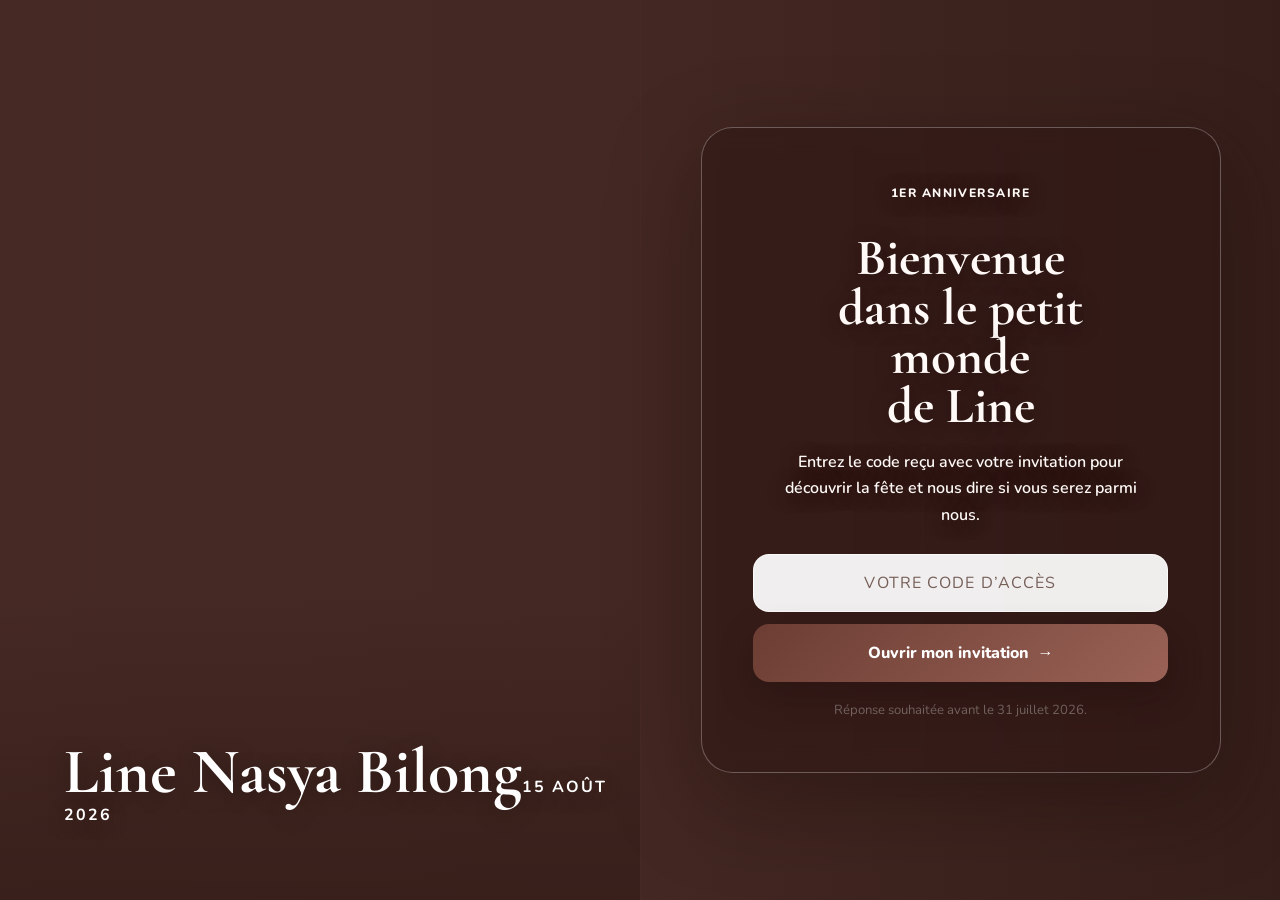
==== commit 7857b01b: "Add files via upload" ====
--- a/index.html
+++ b/index.html
@@ -28,6 +28,14 @@
   <link rel="stylesheet" href="css/master-final.css?v=20260712-final2" />
   <link rel="stylesheet" href="css/final-polish.css?v=20260712-final3" />
   <link rel="stylesheet" href="css/ultra-professional-fix.css?v=20260712-ultra" />
+  <link rel="stylesheet" href="css/final-admin-centered.css?v=20260712-v1" />
+  <link rel="stylesheet" href="css/guest-experience-final.css?v=20260712-v2" />
+  <link rel="stylesheet" href="css/mobile-login-image-fix.css?v=20260712-v3" />
+  <link rel="stylesheet" href="css/pro-audit-v4.css?v=20260712-v4" />
+  <link rel="stylesheet" href="css/confirmation-center-v5.css?v=20260712-v5" />
+  <link rel="stylesheet" href="css/final-complete-v6.css?v=20260712-v6" />
+  <link rel="stylesheet" href="css/final-login-transparent-v7.css?v=20260712-v7" />
+  <link rel="stylesheet" href="css/mobile-admin-tabs-final-v8.css?v=20260712-v8" />
 </head>
 <body>
   <div id="loader" class="loader" aria-live="polite" role="status">
@@ -49,6 +57,9 @@
       </button>
       <div id="navLinks" class="nav-links" role="menu">
         <button type="button" data-nav="home">Accueil</button>
+        <button type="button" data-nav="infos" data-role="guest">Infos</button>
+        <button type="button" data-nav="programme" data-role="guest">Programme</button>
+        <button type="button" data-nav="gallery" data-role="guest">Photos</button>
         <button type="button" data-nav="rsvp">Présence</button>
         <button type="button" data-nav="organizer" data-role="staff">Organisateur</button>
         <button type="button" data-nav="logout">Déconnexion</button>
@@ -64,6 +75,6 @@
   <button id="backToTop" class="back-to-top" type="button" aria-label="Remonter en haut">↑</button>
 
   <script src="js/animations.js?v=20260712"></script>
-  <script src="js/app.js?v=20260712-final3"></script>
+  <script src="js/app.js?v=20260712-final8"></script>
 </body>
 </html>
--- a/css/final-admin-centered.css
+++ b/css/final-admin-centered.css
@@ -0,0 +1,164 @@
+/* ================================================================
+   FINAL ADMIN + ORGANISATEUR + CENTRAGE
+   Chargé en dernier pour garantir une mise en page stable.
+   ================================================================ */
+
+/* Pages publiques : contenu recentré et largeur confortable */
+.premium-rsvp{
+  display:block!important;
+  padding-inline:clamp(16px,3vw,42px)!important;
+}
+.premium-rsvp>.narrow{
+  width:min(100%,1120px)!important;
+  max-width:1120px!important;
+  margin-inline:auto!important;
+}
+.premium-rsvp .invite-summary,
+.premium-rsvp .premium-form,
+.premium-rsvp .success-card{
+  width:100%!important;
+  margin-inline:auto!important;
+}
+.premium-rsvp .premium-form{max-width:980px!important}
+.premium-rsvp .invite-summary{max-width:980px!important}
+
+/* Administration et organisation : ensemble centré */
+.admin-page{
+  min-height:calc(100svh - var(--app-nav-h));
+  padding-inline:clamp(16px,3vw,42px)!important;
+}
+.admin-page>.container.admin-shell{
+  width:min(100%,1480px)!important;
+  max-width:1480px!important;
+  margin-inline:auto!important;
+  padding-inline:0!important;
+  display:grid!important;
+  grid-template-columns:280px minmax(0,1fr)!important;
+  gap:clamp(24px,3vw,46px)!important;
+  align-items:start!important;
+}
+.admin-main{
+  width:100%!important;
+  max-width:1180px!important;
+  min-width:0!important;
+  margin-inline:auto!important;
+}
+
+/* Sidebar fixe visuellement pendant le défilement, admin ET organisateur */
+.admin-side{
+  position:sticky!important;
+  top:calc(var(--app-nav-h) + 22px)!important;
+  align-self:start!important;
+  max-height:calc(100svh - var(--app-nav-h) - 44px)!important;
+  overflow-y:auto!important;
+  overscroll-behavior:contain;
+  scrollbar-width:thin;
+  z-index:20!important;
+  border-radius:28px!important;
+  box-shadow:0 20px 50px rgba(50,29,25,.16)!important;
+}
+.admin-side h3{
+  font-size:clamp(2rem,2.4vw,2.65rem)!important;
+  line-height:1!important;
+  margin:0 0 14px!important;
+  white-space:normal!important;
+}
+.admin-side button{
+  min-height:48px!important;
+  display:flex!important;
+  align-items:center!important;
+  width:100%!important;
+}
+
+/* En-tête et statistiques cohérents */
+.admin-page-head{
+  margin-top:0!important;
+  padding-top:0!important;
+}
+.admin-page-head h1{
+  max-width:100%!important;
+  line-height:.94!important;
+}
+.stat-grid{
+  grid-template-columns:repeat(4,minmax(0,1fr))!important;
+}
+.admin-actions{
+  align-items:center!important;
+}
+.admin-actions .btn,
+.admin-actions .import-label{
+  min-height:46px!important;
+}
+
+/* Ancres et changement d'onglet : aucun contenu masqué sous la nav */
+.admin-main>[id],
+.admin-main .card,
+.admin-main .table-wrap{
+  scroll-margin-top:calc(var(--app-nav-h) + 28px);
+}
+
+@media (max-width:1080px){
+  .admin-page>.container.admin-shell{
+    grid-template-columns:240px minmax(0,1fr)!important;
+    gap:24px!important;
+  }
+  .admin-side{padding:18px!important}
+  .admin-side h3{font-size:2rem!important}
+}
+
+/* Tablette/mobile : la navigation admin devient une barre sticky horizontale */
+@media (max-width:960px){
+  .premium-rsvp{padding-inline:12px!important}
+  .premium-rsvp>.narrow{width:100%!important}
+  .premium-rsvp .premium-form,
+  .premium-rsvp .invite-summary{max-width:760px!important}
+
+  .admin-page{padding-inline:12px!important}
+  .admin-page>.container.admin-shell{
+    width:min(100%,820px)!important;
+    grid-template-columns:1fr!important;
+    gap:18px!important;
+  }
+  .admin-side{
+    position:sticky!important;
+    top:calc(var(--app-nav-mobile-h) + 8px)!important;
+    max-height:none!important;
+    overflow-x:auto!important;
+    overflow-y:hidden!important;
+    display:flex!important;
+    align-items:center!important;
+    gap:8px!important;
+    padding:10px!important;
+    border-radius:20px!important;
+    white-space:nowrap!important;
+    z-index:50!important;
+  }
+  .admin-side h3{
+    font-family:'Nunito',sans-serif!important;
+    font-size:.78rem!important;
+    letter-spacing:.1em!important;
+    text-transform:uppercase!important;
+    flex:0 0 auto!important;
+    margin:0 6px 0 4px!important;
+  }
+  .admin-side button{
+    flex:0 0 auto!important;
+    width:auto!important;
+    min-height:42px!important;
+    margin:0!important;
+    padding:10px 14px!important;
+  }
+  .admin-main{max-width:820px!important}
+  .stat-grid{grid-template-columns:repeat(2,minmax(0,1fr))!important}
+}
+
+@media (max-width:620px){
+  .premium-rsvp{padding-inline:8px!important}
+  .premium-rsvp .premium-form{padding:18px 12px!important}
+  .admin-page{padding-inline:8px!important}
+  .admin-page>.container.admin-shell{gap:14px!important}
+  .admin-side{margin-inline:0!important;border-radius:16px!important}
+  .admin-page-head h1{font-size:clamp(2.55rem,13vw,3.8rem)!important}
+  .stat{padding:16px!important}
+  .stat strong{font-size:2rem!important}
+}
--- a/css/guest-experience-final.css
+++ b/css/guest-experience-final.css
@@ -0,0 +1,47 @@
+/* Expérience invité finale : navigation, accueil personnalisé et ancres */
+#infos, #programme, #gallery, #confirmation { scroll-margin-top: 92px; }
+
+.star-welcome {
+  position: relative;
+  overflow: hidden;
+  text-align: center;
+  padding: clamp(28px, 5vw, 58px);
+  max-width: 680px;
+  border-radius: 32px;
+  background:
+    radial-gradient(circle at 12% 12%, rgba(201,164,76,.20), transparent 24%),
+    radial-gradient(circle at 88% 16%, rgba(217,160,167,.22), transparent 28%),
+    linear-gradient(145deg, #fffdfb, #fff7f3);
+  border: 1px solid rgba(107,63,53,.12);
+  box-shadow: 0 28px 80px rgba(80,47,42,.22);
+}
+.star-welcome::before,
+.star-welcome::after {
+  content: "✦";
+  position: absolute;
+  font-size: 5rem;
+  color: rgba(201,164,76,.14);
+  transform: rotate(18deg);
+}
+.star-welcome::before { left: 22px; bottom: 15px; }
+.star-welcome::after { right: 24px; top: 18px; }
+.star-sparkles { color: var(--gold); letter-spacing: .45em; font-size: clamp(1rem, 3vw, 1.45rem); margin-bottom: 18px; }
+.star-kicker { display:block; text-transform: uppercase; letter-spacing: .18em; font-weight: 800; font-size: .78rem; color: var(--chocolate); }
+.star-welcome h2 { margin: 18px 0 12px; color: var(--chocolate); font-family: "Cormorant Garamond", serif; font-size: clamp(2.7rem, 7vw, 5.5rem); line-height: .9; font-weight: 600; }
+.star-welcome h2 strong { display:block; margin-top: 12px; color: #8c594d; font-style: italic; text-shadow: 0 8px 28px rgba(140,89,77,.18); overflow-wrap: anywhere; }
+.star-welcome p { max-width: 500px; margin: 0 auto; font-size: clamp(1rem, 2vw, 1.16rem); line-height: 1.7; color: var(--muted); }
+.star-symbol { width: 58px; height: 58px; display:grid; place-items:center; margin: 20px auto; border-radius: 50%; color:#fff; background:linear-gradient(145deg,#c9a44c,#a87931); box-shadow:0 12px 30px rgba(169,121,49,.28); font-size:1.5rem; }
+.star-welcome .btn { min-width: min(100%, 280px); }
+
+@media (min-width: 961px) {
+  #navLinks { gap: 4px; }
+  #navLinks button { padding-inline: 13px; }
+}
+@media (max-width: 1180px) and (min-width: 961px) {
+  #navLinks button { padding-inline: 9px; font-size: .78rem; }
+  .brand strong { font-size: 1.15rem; }
+}
+@media (max-width: 600px) {
+  .star-welcome { border-radius: 24px; padding: 30px 20px; }
+  .star-sparkles { letter-spacing: .25em; }
+}
--- a/css/mobile-login-image-fix.css
+++ b/css/mobile-login-image-fix.css
@@ -0,0 +1,74 @@
+/* Correctif final : rendre l'image de Line réellement visible sur GSM */
+@media (max-width: 960px) {
+  .gate-redesign .gate-visual {
+    display: block !important;
+    width: 100% !important;
+    height: 52svh !important;
+    min-height: 360px !important;
+    max-height: 590px !important;
+    flex: 0 0 auto !important;
+    background-image:
+      linear-gradient(180deg, rgba(55,31,27,.02) 0%, rgba(55,31,27,.04) 58%, rgba(55,31,27,.28) 100%),
+      url('../assets/img/gate-cover.jpg') !important;
+    background-size: cover !important;
+    /* Sur l'image source, Line se trouve à gauche : on cadre donc l'axe horizontal à 23 %. */
+    background-position: 23% center !important;
+    background-repeat: no-repeat !important;
+  }
+
+  .gate-redesign .gate-mobile-title {
+    display: block !important;
+    left: 22px !important;
+    right: 22px !important;
+    bottom: 54px !important;
+    color: #fff !important;
+    text-align: left !important;
+    text-shadow: 0 3px 22px rgba(45,31,29,.72) !important;
+    z-index: 2 !important;
+  }
+
+  .gate-redesign .gate-mobile-title strong {
+    display: block !important;
+    font-family: 'Cormorant Garamond', serif !important;
+    font-size: clamp(2.3rem, 11vw, 3.7rem) !important;
+    line-height: .92 !important;
+  }
+
+  .gate-redesign .gate-mobile-title span {
+    display: block !important;
+    margin-top: 8px !important;
+    font-size: .78rem !important;
+    font-weight: 800 !important;
+    letter-spacing: .16em !important;
+    text-transform: uppercase !important;
+  }
+
+  .gate-redesign .gate-panel {
+    position: relative !important;
+    z-index: 3 !important;
+  }
+
+  .gate-redesign .gate-float {
+    margin-top: -44px !important;
+  }
+}
+
+@media (max-width: 600px) {
+  .gate-redesign .gate-visual {
+    height: 50svh !important;
+    min-height: 330px !important;
+    background-position: 21% center !important;
+  }
+
+  .gate-redesign .gate-float {
+    margin-top: -34px !important;
+  }
+}
+
+@media (max-width: 380px) {
+  .gate-redesign .gate-visual {
+    height: 48svh !important;
+    min-height: 300px !important;
+    background-position: 19% center !important;
+  }
+}
--- a/css/pro-audit-v4.css
+++ b/css/pro-audit-v4.css
@@ -0,0 +1,277 @@
+/* ==================================================================
+   AUDIT PRO V4 — correctifs définitifs mobile, navigation et back-office
+   Chargé en dernier afin d'annuler les anciennes règles conflictuelles.
+   ================================================================== */
+
+/* Cohérence générale */
+html { scroll-behavior: smooth; }
+body { text-rendering: optimizeLegibility; }
+.section-head,
+.compact-head,
+.response-page-head,
+.admin-page-head { text-align: center !important; }
+.section-head > *,
+.compact-head > *,
+.response-page-head > *,
+.admin-page-head > * { margin-inline: auto !important; }
+.section-head .lead,
+.compact-head .lead,
+.response-page-head .lead,
+.admin-page-head p { max-width: 52ch !important; }
+.stat { text-align: center !important; }
+
+/* Navigation principale : aucun chevauchement, un seul état actif */
+.nav-links button.active,
+.nav-links button[aria-current="page"] {
+  background: var(--brown, #6b3f35) !important;
+  color: #fff !important;
+}
+.nav-links button:not(.active):not([aria-current="page"]):not([data-nav="logout"]) {
+  background: transparent !important;
+  color: var(--chocolate, #56332c) !important;
+  box-shadow: none !important;
+}
+
+/* LOGIN MOBILE : photo réellement en fond, visible dès l'ouverture */
+@media (max-width: 960px) {
+  .gate-redesign {
+    position: relative !important;
+    display: block !important;
+    min-height: 100svh !important;
+    background:
+      linear-gradient(180deg, rgba(45,25,22,.02) 0%, rgba(45,25,22,.08) 38%, rgba(45,25,22,.42) 63%, rgba(248,236,231,.96) 82%),
+      url('../assets/img/gate-cover.jpg') 21% top / auto 62svh no-repeat,
+      #f8ece7 !important;
+    overflow: hidden !important;
+  }
+
+  .gate-redesign .gate-visual {
+    display: block !important;
+    position: relative !important;
+    width: 100% !important;
+    height: 57svh !important;
+    min-height: 390px !important;
+    max-height: 620px !important;
+    background:
+      linear-gradient(180deg, rgba(45,25,22,0) 45%, rgba(45,25,22,.40) 100%),
+      url('../assets/img/gate-cover.jpg') 21% center / cover no-repeat !important;
+  }
+
+  .gate-redesign .gate-mobile-title {
+    display: block !important;
+    left: 22px !important;
+    right: 22px !important;
+    bottom: 74px !important;
+    text-align: left !important;
+    color: #fff !important;
+    text-shadow: 0 4px 22px rgba(31,16,14,.72) !important;
+  }
+
+  .gate-redesign .gate-panel {
+    position: relative !important;
+    z-index: 4 !important;
+    display: block !important;
+    min-height: 0 !important;
+    margin: 0 !important;
+    padding: 0 12px max(28px, env(safe-area-inset-bottom)) !important;
+    background: transparent !important;
+  }
+
+  .gate-redesign .gate-float {
+    width: min(100%, 610px) !important;
+    margin: -64px auto 0 !important;
+    padding: clamp(25px, 6vw, 38px) clamp(17px, 5vw, 30px) !important;
+    border-radius: 30px !important;
+    background: rgba(255,255,255,.94) !important;
+    border: 1px solid rgba(255,255,255,.82) !important;
+    box-shadow: 0 28px 70px rgba(60,31,27,.25) !important;
+    backdrop-filter: blur(16px) saturate(1.08) !important;
+    -webkit-backdrop-filter: blur(16px) saturate(1.08) !important;
+  }
+}
+
+@media (max-width: 620px) {
+  .gate-redesign {
+    background-position: 18% top !important;
+    background-size: auto 58svh !important;
+  }
+  .gate-redesign .gate-visual {
+    height: 52svh !important;
+    min-height: 350px !important;
+    background-position: 18% center !important;
+  }
+  .gate-redesign .gate-mobile-title { bottom: 62px !important; }
+  .gate-redesign .gate-float { margin-top: -52px !important; }
+  .gate-title {
+    font-size: clamp(2.25rem, 10vw, 3rem) !important;
+    line-height: .97 !important;
+  }
+}
+
+@media (max-width: 390px) {
+  .gate-redesign .gate-visual {
+    height: 49svh !important;
+    min-height: 320px !important;
+    background-position: 16% center !important;
+  }
+  .gate-redesign .gate-float { margin-top: -42px !important; }
+}
+
+/* BACK-OFFICE : sidebar/onglets toujours visibles et lisibles */
+.admin-side {
+  background: linear-gradient(155deg, #3d2723, #2d1d1a) !important;
+  color: #fff !important;
+  border: 1px solid rgba(255,255,255,.08) !important;
+}
+.admin-side h3 {
+  color: #fff !important;
+  text-align: center !important;
+}
+.admin-side button {
+  color: rgba(255,255,255,.88) !important;
+  background: transparent !important;
+  border: 1px solid transparent !important;
+  justify-content: center !important;
+  text-align: center !important;
+}
+.admin-side button:hover,
+.admin-side button:focus-visible {
+  color: #fff !important;
+  background: rgba(255,255,255,.10) !important;
+  border-color: rgba(255,255,255,.12) !important;
+}
+.admin-side button.active {
+  color: #40261f !important;
+  background: linear-gradient(135deg, #fffaf6, #f2dcd3) !important;
+  border-color: rgba(255,255,255,.75) !important;
+  box-shadow: 0 10px 24px rgba(0,0,0,.18) !important;
+}
+.admin-page-head {
+  grid-template-columns: 1fr !important;
+  justify-items: center !important;
+  align-items: center !important;
+}
+.admin-page-head h1 {
+  text-align: center !important;
+  max-width: 12ch !important;
+  margin-inline: auto !important;
+}
+.admin-page-head p { text-align: center !important; }
+.admin-actions { justify-content: center !important; }
+
+@media (min-width: 961px) {
+  .admin-side {
+    position: sticky !important;
+    top: calc(var(--app-nav-h) + 20px) !important;
+  }
+}
+
+@media (max-width: 960px) {
+  .admin-page {
+    padding-top: 22px !important;
+  }
+  .admin-page > .container.admin-shell {
+    width: min(100%, 860px) !important;
+    gap: 20px !important;
+  }
+  .admin-side {
+    position: sticky !important;
+    top: calc(var(--app-nav-mobile-h) + 8px) !important;
+    z-index: 220 !important;
+    display: flex !important;
+    flex-wrap: nowrap !important;
+    align-items: center !important;
+    width: 100% !important;
+    min-height: 64px !important;
+    padding: 9px !important;
+    gap: 8px !important;
+    overflow-x: auto !important;
+    overflow-y: hidden !important;
+    border-radius: 20px !important;
+    box-shadow: 0 15px 38px rgba(50,28,24,.24) !important;
+    scrollbar-width: none !important;
+    -webkit-overflow-scrolling: touch;
+  }
+  .admin-side::-webkit-scrollbar { display: none !important; }
+  .admin-side h3 {
+    display: inline-flex !important;
+    flex: 0 0 auto !important;
+    align-items: center !important;
+    margin: 0 4px 0 2px !important;
+    padding: 0 10px !important;
+    font-family: 'Nunito', sans-serif !important;
+    font-size: .72rem !important;
+    line-height: 1.2 !important;
+    letter-spacing: .10em !important;
+    text-transform: uppercase !important;
+    white-space: nowrap !important;
+  }
+  .admin-side button {
+    display: inline-flex !important;
+    flex: 0 0 auto !important;
+    width: auto !important;
+    min-width: max-content !important;
+    min-height: 46px !important;
+    margin: 0 !important;
+    padding: 10px 16px !important;
+    border-radius: 14px !important;
+    white-space: nowrap !important;
+    font-size: .86rem !important;
+  }
+  .admin-main { width: 100% !important; }
+  .admin-page-head { margin-top: 6px !important; }
+  .admin-page-head .eyebrow { margin-inline: auto !important; }
+  .admin-page-head h1 {
+    font-size: clamp(3rem, 12vw, 4.5rem) !important;
+    line-height: .93 !important;
+    max-width: 10ch !important;
+  }
+}
+
+@media (max-width: 620px) {
+  .admin-page { padding-inline: 10px !important; }
+  .admin-side {
+    top: calc(var(--app-nav-mobile-h) + 6px) !important;
+    border-radius: 17px !important;
+  }
+  .admin-side h3 { display: none !important; }
+  .admin-side button {
+    min-height: 44px !important;
+    padding-inline: 14px !important;
+    font-size: .82rem !important;
+  }
+  .admin-page-head h1 {
+    font-size: clamp(2.8rem, 14vw, 3.9rem) !important;
+  }
+  .admin-page-head p {
+    font-size: 1rem !important;
+    line-height: 1.6 !important;
+  }
+  .stat-grid { gap: 10px !important; }
+  .stat { padding: 18px 10px !important; }
+  .stat strong { font-size: 2.25rem !important; }
+  .stat span { display: block !important; margin-top: 8px !important; }
+}
+
+/* Menu mobile principal : compact, lisible et sans boutons géants */
+@media (max-width: 960px) {
+  .nav-links {
+    max-height: calc(100svh - var(--app-nav-mobile-h) - 28px) !important;
+    overflow-y: auto !important;
+    grid-template-columns: 1fr 1fr !important;
+    align-content: start !important;
+  }
+  .nav-links button {
+    justify-content: center !important;
+    text-align: center !important;
+    min-height: 48px !important;
+    font-size: .82rem !important;
+  }
+  .nav-links button[data-nav="logout"] {
+    grid-column: 1 / -1 !important;
+  }
+}
+@media (max-width: 430px) {
+  .nav-links { grid-template-columns: 1fr !important; }
+  .nav-links button[data-nav="logout"] { grid-column: auto !important; }
+}
--- a/css/confirmation-center-v5.css
+++ b/css/confirmation-center-v5.css
@@ -0,0 +1,56 @@
+/* ================================================================
+   CONFIRMATION — centrage final
+   ================================================================ */
+.premium-rsvp .success-card{
+  text-align:center!important;
+  display:flex!important;
+  flex-direction:column!important;
+  align-items:center!important;
+  justify-content:center!important;
+  width:100%!important;
+  max-width:1120px!important;
+  margin-inline:auto!important;
+  padding-inline:clamp(22px,5vw,72px)!important;
+}
+.premium-rsvp .success-card .script,
+.premium-rsvp .success-card .title,
+.premium-rsvp .success-card .lead{
+  width:100%!important;
+  max-width:820px!important;
+  margin-left:auto!important;
+  margin-right:auto!important;
+  text-align:center!important;
+}
+.premium-rsvp .success-card .title{
+  display:block!important;
+  max-width:12ch!important;
+  margin-top:12px!important;
+  margin-bottom:10px!important;
+  line-height:.98!important;
+  text-wrap:balance!important;
+}
+.premium-rsvp .success-card .lead{
+  line-height:1.6!important;
+  text-wrap:pretty!important;
+}
+.premium-rsvp .success-card .vip-ticket{
+  margin-left:auto!important;
+  margin-right:auto!important;
+  text-align:center!important;
+}
+.premium-rsvp .success-card > div:last-child{
+  width:100%!important;
+  justify-content:center!important;
+}
+@media (max-width:620px){
+  .premium-rsvp .success-card{
+    padding:28px 18px!important;
+  }
+  .premium-rsvp .success-card .script{
+    font-size:clamp(2.5rem,13vw,3.5rem)!important;
+  }
+  .premium-rsvp .success-card .title{
+    font-size:clamp(2.35rem,12vw,3.2rem)!important;
+    max-width:10ch!important;
+  }
+}
--- a/css/final-complete-v6.css
+++ b/css/final-complete-v6.css
@@ -0,0 +1,48 @@
+/* Final complete audit v6 */
+:root{--final-nav-gap:18px}
+html{scroll-behavior:smooth;scroll-padding-top:calc(88px + env(safe-area-inset-top))}
+.section[id]{scroll-margin-top:calc(88px + env(safe-area-inset-top))}
+
+/* Center every page entry point consistently */
+.section>.container,.section>.narrow,.admin-shell{margin-inline:auto}
+.section-head,.admin-page-head{align-items:center}
+.section-head>div,.section-head>.lead,.admin-page-head>div,.admin-page-head>p{text-align:center}
+.section-head>div,.admin-page-head>div{margin-inline:auto}
+.section-head>.lead,.admin-page-head>p{margin-inline:auto;max-width:720px}
+
+/* Program now reads as one continuous family event */
+.program-unified{align-items:stretch}
+.program-unified .program-part{height:100%}
+.program-unified .program-part-head{text-align:left}
+.program-unified .program-row{align-items:flex-start}
+
+/* Five useful statistics, without imposing any venue quota */
+.stat-grid-with-places{grid-template-columns:repeat(5,minmax(0,1fr))}
+.stat-grid-with-places .stat-places{background:linear-gradient(145deg,#fffaf7,#f8e9e4);border-color:rgba(111,67,58,.2)}
+.stat-grid-with-places .stat-places strong{color:var(--gold-dark,#a87c28)}
+
+/* Admin / organizer tabs stay centered and land at the right offset */
+.admin-side{top:calc(var(--nav-h,78px) + 20px)}
+.admin-page-head{scroll-margin-top:calc(92px + env(safe-area-inset-top))}
+.admin-side button{text-align:center}
+
+@media (max-width:1100px){
+  .stat-grid-with-places{grid-template-columns:repeat(3,minmax(0,1fr))}
+  .stat-grid-with-places .stat-places{grid-column:span 1}
+}
+@media (max-width:760px){
+  html{scroll-padding-top:calc(82px + env(safe-area-inset-top))}
+  .section[id],.admin-page-head{scroll-margin-top:calc(82px + env(safe-area-inset-top))}
+  .section-head,.admin-page-head{display:flex!important;flex-direction:column!important;justify-content:center!important;text-align:center!important;gap:12px!important}
+  .section-head .title,.section-head .lead,.admin-page-head h1,.admin-page-head p{text-align:center!important;margin-inline:auto!important}
+  .program-unified{grid-template-columns:1fr!important}
+  .program-unified .program-part-head{text-align:center}
+  .program-unified .program-row{grid-template-columns:78px minmax(0,1fr)}
+  .stat-grid-with-places{grid-template-columns:repeat(2,minmax(0,1fr))}
+  .stat-grid-with-places .stat-places{grid-column:1/-1}
+  .admin-side{top:calc(80px + env(safe-area-inset-top));justify-content:center}
+}
+@media (max-width:430px){
+  .program-unified .program-row{grid-template-columns:68px minmax(0,1fr)}
+  .stat-grid-with-places{gap:10px}
+}
--- a/css/final-login-transparent-v7.css
+++ b/css/final-login-transparent-v7.css
@@ -0,0 +1,118 @@
+/* Dernière correction : login transparent sur l'image + contraste renforcé */
+.gate-redesign{
+  position:relative!important;
+  min-height:100svh!important;
+  display:grid!important;
+  grid-template-columns:1fr 1fr!important;
+  overflow:hidden!important;
+  isolation:isolate!important;
+  background:#4b2d27!important;
+}
+.gate-redesign::before{
+  content:"";
+  position:absolute;
+  inset:0;
+  z-index:-2;
+  background-image:url('../assets/img/gate-cover.jpg');
+  background-size:cover;
+  background-position:center center;
+  background-repeat:no-repeat;
+  transform:scale(1.01);
+}
+.gate-redesign::after{
+  content:"";
+  position:absolute;
+  inset:0;
+  z-index:-1;
+  background:linear-gradient(90deg,rgba(35,17,14,.14) 0%,rgba(35,17,14,.18) 48%,rgba(35,17,14,.52) 100%);
+}
+.gate-redesign .gate-visual{
+  background:none!important;
+  min-height:100svh!important;
+}
+.gate-redesign .gate-panel{
+  background:transparent!important;
+  min-height:100svh!important;
+  padding:clamp(24px,4vw,70px)!important;
+  display:grid!important;
+  place-items:center!important;
+}
+.gate-redesign .gate-float{
+  background:rgba(45,24,21,.58)!important;
+  border:1px solid rgba(255,255,255,.28)!important;
+  box-shadow:0 28px 90px rgba(20,8,6,.34)!important;
+  backdrop-filter:blur(13px) saturate(1.1)!important;
+  -webkit-backdrop-filter:blur(13px) saturate(1.1)!important;
+  color:#fffaf7!important;
+}
+.gate-redesign .gate-kicker,
+.gate-redesign .gate-title,
+.gate-redesign .gate-copy{
+  color:#fffaf7!important;
+  text-shadow:0 2px 18px rgba(25,9,7,.55)!important;
+}
+.gate-redesign .gate-copy{font-weight:600!important;}
+.gate-redesign .input{
+  background:rgba(255,255,255,.93)!important;
+  color:#4a2c27!important;
+  border-color:rgba(255,255,255,.72)!important;
+}
+.gate-redesign .input::placeholder{color:#765f59!important;opacity:1!important;}
+.gate-redesign .btn-primary{
+  background:linear-gradient(135deg,#6c3d33,#9a6256)!important;
+  color:#fff!important;
+  border-color:rgba(255,255,255,.22)!important;
+  box-shadow:0 14px 34px rgba(25,8,5,.32)!important;
+}
+.gate-redesign .gate-deadline{color:#fff1eb!important;text-shadow:0 2px 10px rgba(25,9,7,.45)!important;}
+
+@media (max-width: 900px){
+  .gate-redesign{
+    display:flex!important;
+    min-height:100svh!important;
+    background:#3f241f!important;
+  }
+  .gate-redesign::before{
+    background-position:30% center!important;
+  }
+  .gate-redesign::after{
+    background:linear-gradient(180deg,rgba(31,13,10,.12) 0%,rgba(31,13,10,.36) 42%,rgba(31,13,10,.68) 100%)!important;
+  }
+  .gate-redesign .gate-visual{
+    position:absolute!important;
+    inset:0!important;
+    width:100%!important;
+    height:100%!important;
+    min-height:100%!important;
+    max-height:none!important;
+    background:none!important;
+  }
+  .gate-redesign .gate-panel{
+    position:relative!important;
+    z-index:2!important;
+    width:100%!important;
+    min-height:100svh!important;
+    margin:0!important;
+    padding:clamp(110px,20svh,190px) 16px max(26px,env(safe-area-inset-bottom))!important;
+    display:flex!important;
+    align-items:flex-end!important;
+    justify-content:center!important;
+    background:transparent!important;
+  }
+  .gate-redesign .gate-float{
+    width:min(100%,620px)!important;
+    margin:0 auto!important;
+    padding:28px 20px!important;
+    border-radius:28px!important;
+    background:rgba(42,21,18,.54)!important;
+  }
+  .gate-redesign .gate-mobile-title{display:none!important;}
+  .gate-redesign .gate-title{font-size:clamp(2.25rem,10vw,3.3rem)!important;max-width:13ch!important;}
+  .gate-redesign .gate-copy{font-size:1rem!important;line-height:1.58!important;}
+}
+@media (max-width: 430px){
+  .gate-redesign::before{background-position:27% center!important;}
+  .gate-redesign .gate-panel{padding:96px 12px 18px!important;}
+  .gate-redesign .gate-float{padding:24px 16px!important;border-radius:24px!important;}
+  .gate-redesign .gate-title{font-size:clamp(2.05rem,10.8vw,2.7rem)!important;}
+}
--- a/css/mobile-admin-tabs-final-v8.css
+++ b/css/mobile-admin-tabs-final-v8.css
@@ -0,0 +1,92 @@
+/* V8 — correction finale des onglets Administration / Organisation sur mobile */
+@media (max-width: 960px) {
+  .admin-page > .container.admin-shell {
+    width: min(100%, 920px) !important;
+    padding-inline: 10px !important;
+    margin-inline: auto !important;
+  }
+
+  .admin-side {
+    justify-content: flex-start !important;
+    scroll-padding-inline: 10px !important;
+    padding: 9px 10px !important;
+    overscroll-behavior-inline: contain !important;
+    touch-action: pan-x !important;
+  }
+
+  .admin-side button:first-of-type {
+    margin-left: 0 !important;
+  }
+
+  .admin-side button:last-of-type {
+    margin-right: 4px !important;
+  }
+
+  .admin-side button {
+    scroll-snap-align: start !important;
+  }
+
+  .admin-page-head,
+  .admin-page-head > div,
+  .admin-page-head p,
+  .admin-page-head h1,
+  .admin-page-head .eyebrow {
+    width: 100% !important;
+    max-width: 100% !important;
+    text-align: center !important;
+    margin-inline: auto !important;
+  }
+
+  .admin-page-head h1 {
+    max-width: 11ch !important;
+  }
+}
+
+@media (max-width: 620px) {
+  .admin-page {
+    padding-inline: 0 !important;
+  }
+
+  .admin-side {
+    width: calc(100% - 20px) !important;
+    margin-inline: auto !important;
+    border-radius: 18px !important;
+  }
+
+  .admin-side button {
+    min-height: 46px !important;
+    padding: 10px 15px !important;
+    font-size: .86rem !important;
+  }
+
+  .admin-main {
+    width: min(100%, 760px) !important;
+    margin-inline: auto !important;
+  }
+
+  .admin-page-head {
+    padding-inline: 12px !important;
+  }
+
+  .admin-page-head h1 {
+    font-size: clamp(2.8rem, 13vw, 4.25rem) !important;
+    line-height: .94 !important;
+  }
+
+  .stat-grid-with-places,
+  .charts-grid,
+  .admin-actions,
+  .table-wrap,
+  #guestPager,
+  .seating-toolbar,
+  .seating-grid {
+    margin-inline: 10px !important;
+  }
+}
+
+@media (max-width: 390px) {
+  .admin-side button {
+    padding-inline: 13px !important;
+    font-size: .82rem !important;
+  }
+}
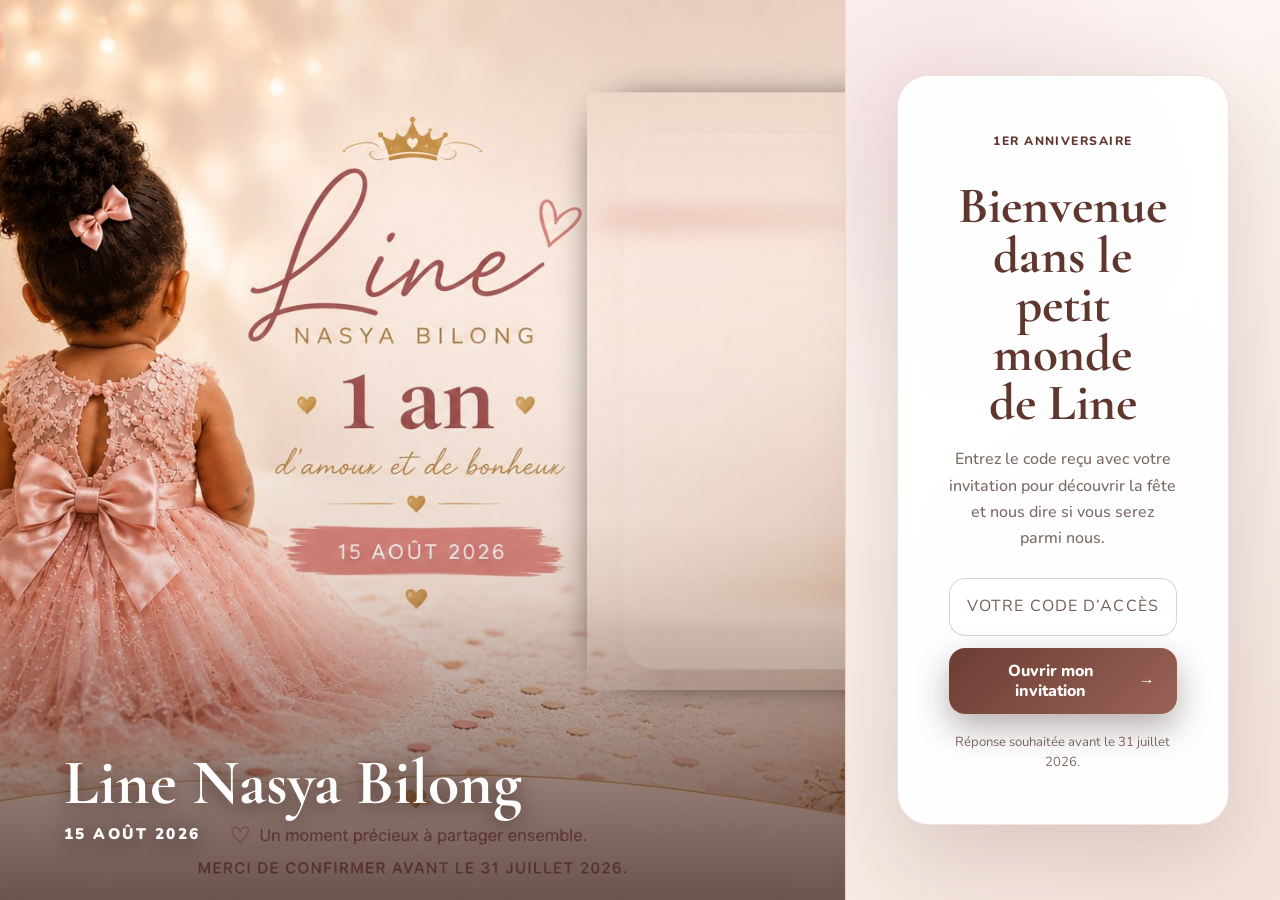
==== commit 9beae8dd: "Add files via upload" ====
--- a/index.html
+++ b/index.html
@@ -36,6 +36,9 @@
   <link rel="stylesheet" href="css/final-complete-v6.css?v=20260712-v6" />
   <link rel="stylesheet" href="css/final-login-transparent-v7.css?v=20260712-v7" />
   <link rel="stylesheet" href="css/mobile-admin-tabs-final-v8.css?v=20260712-v8" />
+  <link rel="stylesheet" href="css/release-final-v9.css?v=20260712-v9" />
+  <link rel="stylesheet" href="css/release-final-v10.css?v=20260712-v10" />
+  <link rel="stylesheet" href="css/release-final-v11.css?v=20260713-v11" />
 </head>
 <body>
   <div id="loader" class="loader" aria-live="polite" role="status">
@@ -75,6 +78,6 @@
   <button id="backToTop" class="back-to-top" type="button" aria-label="Remonter en haut">↑</button>
 
   <script src="js/animations.js?v=20260712"></script>
-  <script src="js/app.js?v=20260712-final8"></script>
+  <script src="js/app.js?v=20260713-final11"></script>
 </body>
 </html>
--- a/css/release-final-v9.css
+++ b/css/release-final-v9.css
@@ -0,0 +1,147 @@
+/* VERSION FINALE V9 — priorité absolue : photo de Line + navigation active visible */
+
+/* Page de connexion : vraie image visible, jamais remplacée par un fond uni */
+.gate-redesign{
+  display:grid!important;
+  grid-template-columns:minmax(0,1.65fr) minmax(420px,.85fr)!important;
+  min-height:100svh!important;
+  background:#f8ece7!important;
+  overflow:hidden!important;
+  position:relative!important;
+}
+.gate-redesign::before,
+.gate-redesign::after{content:none!important;display:none!important;}
+.gate-redesign .gate-visual{
+  display:block!important;
+  position:relative!important;
+  inset:auto!important;
+  width:auto!important;
+  height:auto!important;
+  min-height:100svh!important;
+  max-height:none!important;
+  background-image:linear-gradient(0deg,rgba(50,24,20,.34) 0%,rgba(50,24,20,.05) 42%,rgba(50,24,20,0) 70%),url('../assets/img/gate-cover.jpg')!important;
+  background-size:cover!important;
+  background-position:center center!important;
+  background-repeat:no-repeat!important;
+}
+.gate-redesign .gate-mobile-title{
+  display:flex!important;
+  position:absolute!important;
+  left:clamp(28px,5vw,80px)!important;
+  bottom:clamp(34px,6vh,76px)!important;
+  z-index:2!important;
+  flex-direction:column!important;
+  gap:8px!important;
+  color:#fff!important;
+  text-shadow:0 4px 20px rgba(40,17,13,.7)!important;
+}
+.gate-redesign .gate-mobile-title strong{
+  font-size:clamp(2.8rem,5vw,5.2rem)!important;
+  line-height:.95!important;
+}
+.gate-redesign .gate-mobile-title span{
+  font-size:clamp(.82rem,1.2vw,1.05rem)!important;
+  font-weight:900!important;
+  letter-spacing:.16em!important;
+}
+.gate-redesign .gate-panel{
+  display:grid!important;
+  place-items:center!important;
+  min-height:100svh!important;
+  padding:clamp(26px,4vw,72px)!important;
+  background:radial-gradient(circle at 18% 12%,rgba(220,167,176,.26),transparent 36%),linear-gradient(145deg,#fffaf7,#f4e3dc)!important;
+}
+.gate-redesign .gate-float{
+  width:min(100%,540px)!important;
+  margin:0 auto!important;
+  padding:clamp(30px,4vw,54px)!important;
+  border-radius:32px!important;
+  background:rgba(255,255,255,.94)!important;
+  border:1px solid rgba(118,68,57,.14)!important;
+  box-shadow:0 30px 90px rgba(83,45,37,.18)!important;
+  color:#60372f!important;
+  backdrop-filter:blur(12px)!important;
+}
+.gate-redesign .gate-kicker,
+.gate-redesign .gate-title{color:#60372f!important;text-shadow:none!important;}
+.gate-redesign .gate-copy{color:#7a6964!important;text-shadow:none!important;font-weight:500!important;}
+.gate-redesign .code-help{color:#806d67!important;}
+.gate-redesign .input{background:#fff!important;color:#4a2c27!important;border-color:rgba(96,55,47,.22)!important;}
+.gate-redesign .btn-primary{background:linear-gradient(135deg,#6c3d33,#9a6256)!important;color:#fff!important;}
+
+/* Navigation : onglet choisi plus grand, plus gras et très visible */
+.nav-links button.active,
+.nav-links button[aria-current="page"]{
+  font-weight:950!important;
+  font-size:1.03em!important;
+  letter-spacing:.045em!important;
+  transform:scale(1.06)!important;
+  box-shadow:0 12px 28px rgba(92,48,40,.22)!important;
+}
+.nav-links button{transition:transform .2s ease,box-shadow .2s ease,background .2s ease,color .2s ease!important;}
+
+/* Onglets internes admin / organisateur : actif nettement renforcé */
+.admin-tabs button.active,
+.organizer-tabs button.active,
+.sidebar-nav button.active,
+.tab-list button.active,
+[role="tab"].active,
+[aria-selected="true"]{
+  font-weight:950!important;
+  transform:scale(1.035)!important;
+}
+
+@media (max-width:900px){
+  .gate-redesign{
+    display:flex!important;
+    flex-direction:column!important;
+    min-height:100svh!important;
+    overflow:visible!important;
+  }
+  .gate-redesign .gate-visual{
+    flex:none!important;
+    width:100%!important;
+    height:52svh!important;
+    min-height:330px!important;
+    max-height:560px!important;
+    background-position:27% center!important;
+  }
+  .gate-redesign .gate-mobile-title{
+    display:flex!important;
+    left:22px!important;
+    bottom:56px!important;
+  }
+  .gate-redesign .gate-mobile-title strong{font-size:clamp(2.35rem,10vw,3.5rem)!important;}
+  .gate-redesign .gate-panel{
+    min-height:auto!important;
+    width:100%!important;
+    padding:0 14px max(28px,env(safe-area-inset-bottom))!important;
+    margin:0!important;
+    background:linear-gradient(180deg,#f5e5df,#fffaf7)!important;
+  }
+  .gate-redesign .gate-float{
+    width:min(100%,620px)!important;
+    margin:-42px auto 0!important;
+    padding:28px 20px!important;
+    border-radius:28px!important;
+    position:relative!important;
+    z-index:5!important;
+  }
+  .nav-links button.active,
+  .nav-links button[aria-current="page"]{
+    transform:none!important;
+    font-size:1.08rem!important;
+    font-weight:950!important;
+  }
+}
+
+@media (max-width:430px){
+  .gate-redesign .gate-visual{
+    height:48svh!important;
+    min-height:300px!important;
+    background-position:24% center!important;
+  }
+  .gate-redesign .gate-mobile-title{left:18px!important;bottom:48px!important;}
+  .gate-redesign .gate-float{margin-top:-34px!important;padding:24px 16px!important;border-radius:24px!important;}
+  .gate-redesign .gate-title{font-size:clamp(2.05rem,10.5vw,2.75rem)!important;}
+}
--- a/css/release-final-v10.css
+++ b/css/release-final-v10.css
@@ -0,0 +1,84 @@
+/* V10 — coordonnées cadeaux + navigation admin/organisation fixe pendant le défilement */
+
+/* Bloc cadeaux */
+.gift-block{
+  grid-column:1 / -1;
+  text-align:center;
+  background:linear-gradient(145deg,rgba(255,255,255,.88),rgba(248,231,225,.9));
+  border:1px solid rgba(111,63,52,.14);
+  border-radius:28px;
+  padding:clamp(24px,4vw,42px)!important;
+  box-shadow:0 18px 48px rgba(73,39,32,.09);
+}
+.gift-block>p{max-width:760px;margin:10px auto 22px;}
+.gift-bank-card{
+  width:min(100%,760px);
+  margin:0 auto;
+  display:grid;
+  grid-template-columns:repeat(3,minmax(0,1fr));
+  gap:12px;
+  align-items:stretch;
+}
+.gift-bank-card>div{
+  min-width:0;
+  background:#fff;
+  border:1px solid rgba(111,63,52,.14);
+  border-radius:18px;
+  padding:16px;
+  display:flex;
+  flex-direction:column;
+  justify-content:center;
+  gap:6px;
+}
+.gift-bank-card span{
+  font-size:.72rem;
+  letter-spacing:.12em;
+  text-transform:uppercase;
+  font-weight:800;
+  color:var(--muted);
+}
+.gift-bank-card strong{overflow-wrap:anywhere;color:var(--brown);}
+.gift-iban{font-size:clamp(1rem,2vw,1.18rem);letter-spacing:.04em;}
+.gift-copy-btn{grid-column:1 / -1;justify-self:center;margin-top:4px;}
+
+/* Les conteneurs ne doivent jamais annuler position:sticky */
+.admin-page,
+.admin-page>.container.admin-shell,
+.admin-main{
+  overflow:visible!important;
+}
+
+/* PC : le panneau Administration / Organisation reste visible pendant le scroll */
+@media (min-width:961px){
+  .admin-page>.container.admin-shell{align-items:start!important;}
+  .admin-side{
+    position:sticky!important;
+    top:calc(var(--app-nav-h) + 18px)!important;
+    z-index:80!important;
+    max-height:calc(100svh - var(--app-nav-h) - 36px)!important;
+    overflow-y:auto!important;
+    overflow-x:hidden!important;
+  }
+}
+
+/* Mobile/tablette : barre interne toujours accessible et entièrement défilable */
+@media (max-width:960px){
+  .admin-side{
+    position:sticky!important;
+    top:calc(var(--app-nav-mobile-h) + 6px)!important;
+    z-index:90!important;
+    width:100%!important;
+    max-width:100%!important;
+    overflow-x:auto!important;
+    overflow-y:hidden!important;
+    scroll-snap-type:x proximity;
+    -webkit-overflow-scrolling:touch;
+  }
+  .admin-side h3,
+  .admin-side button{scroll-snap-align:start;}
+}
+
+@media (max-width:700px){
+  .gift-bank-card{grid-template-columns:1fr;}
+  .gift-copy-btn{grid-column:auto;width:100%;}
+}
--- a/css/release-final-v11.css
+++ b/css/release-final-v11.css
@@ -0,0 +1,121 @@
+/* V11 — alignement final des pages/onglets et hero remonté */
+
+/* Chaque destination s'ouvre sous la navigation, sans décalage latéral */
+#app > section,
+#infos,
+#gallery,
+#programme,
+#confirmation,
+.premium-rsvp,
+.admin-page{
+  scroll-margin-top:calc(var(--app-nav-h,74px) + 18px);
+}
+
+#app > section > .container,
+#app > section > .narrow,
+.admin-page > .container.admin-shell{
+  margin-left:auto!important;
+  margin-right:auto!important;
+}
+
+/* Accueil : bloc principal et décompte plus haut, visible dans le premier écran */
+@media (min-width:721px){
+  .hero{
+    min-height:calc(100svh - var(--app-nav-h,74px))!important;
+    align-items:flex-start!important;
+  }
+  .hero-grid{
+    padding-top:clamp(18px,3vh,34px)!important;
+    padding-bottom:clamp(24px,4vh,48px)!important;
+  }
+  .hero-copy{
+    padding:clamp(20px,2.5vw,34px)!important;
+  }
+  .hero .title{
+    margin:8px 0 20px!important;
+    font-size:clamp(3rem,5.4vw,5.25rem)!important;
+  }
+  .countdown-priority{margin-bottom:8px!important;}
+  .count-line{margin-bottom:16px!important;}
+  .hero-primary-action{margin-top:20px!important;}
+}
+
+/* Pages Administration / Organisation parfaitement centrées */
+.admin-page{
+  padding-top:clamp(34px,5vw,64px)!important;
+}
+.admin-page > .container.admin-shell{
+  justify-content:center!important;
+}
+.admin-main{
+  justify-self:center!important;
+}
+.admin-page-head{
+  width:100%!important;
+  text-align:center!important;
+  justify-items:center!important;
+}
+.admin-page-head > div,
+.admin-page-head > p{
+  margin-inline:auto!important;
+}
+.admin-page-head h1{
+  margin-inline:auto!important;
+  text-align:center!important;
+}
+.admin-page-head p{
+  max-width:720px!important;
+  text-align:center!important;
+}
+
+/* Onglets internes : premier et dernier entièrement visibles */
+.admin-side{
+  scroll-padding-inline:14px!important;
+}
+.admin-side button{
+  scroll-margin-inline:10px!important;
+}
+
+@media (max-width:960px){
+  :root{--admin-tabs-h:84px;}
+  #app > section,
+  #infos,
+  #gallery,
+  #programme,
+  #confirmation,
+  .premium-rsvp,
+  .admin-page{
+    scroll-margin-top:calc(var(--app-nav-mobile-h,82px) + 16px);
+  }
+  .admin-page{
+    padding-top:18px!important;
+  }
+  .admin-page > .container.admin-shell{
+    width:min(100%,860px)!important;
+  }
+  .admin-side{
+    padding:10px 12px!important;
+    scroll-padding-left:12px!important;
+    scroll-padding-right:12px!important;
+  }
+  .admin-side button:first-of-type{margin-left:0!important;}
+  .admin-side button:last-of-type{margin-right:2px!important;}
+  .admin-main{width:100%!important;}
+  .admin-page-head{padding-top:4px!important;}
+}
+
+@media (max-width:720px){
+  .hero{
+    padding-top:34svh!important;
+    background-position:60% center!important;
+  }
+  .hero-grid{padding-bottom:18px!important;}
+  .hero-copy{padding:18px 14px!important;}
+  .hero .title{
+    font-size:clamp(2.45rem,11.5vw,3.65rem)!important;
+    margin:6px 0 16px!important;
+  }
+  .count-line{margin-bottom:14px!important;}
+  .hero-primary-action{margin-top:16px!important;}
+  .admin-page-head h1{font-size:clamp(2.7rem,12vw,4.1rem)!important;}
+}
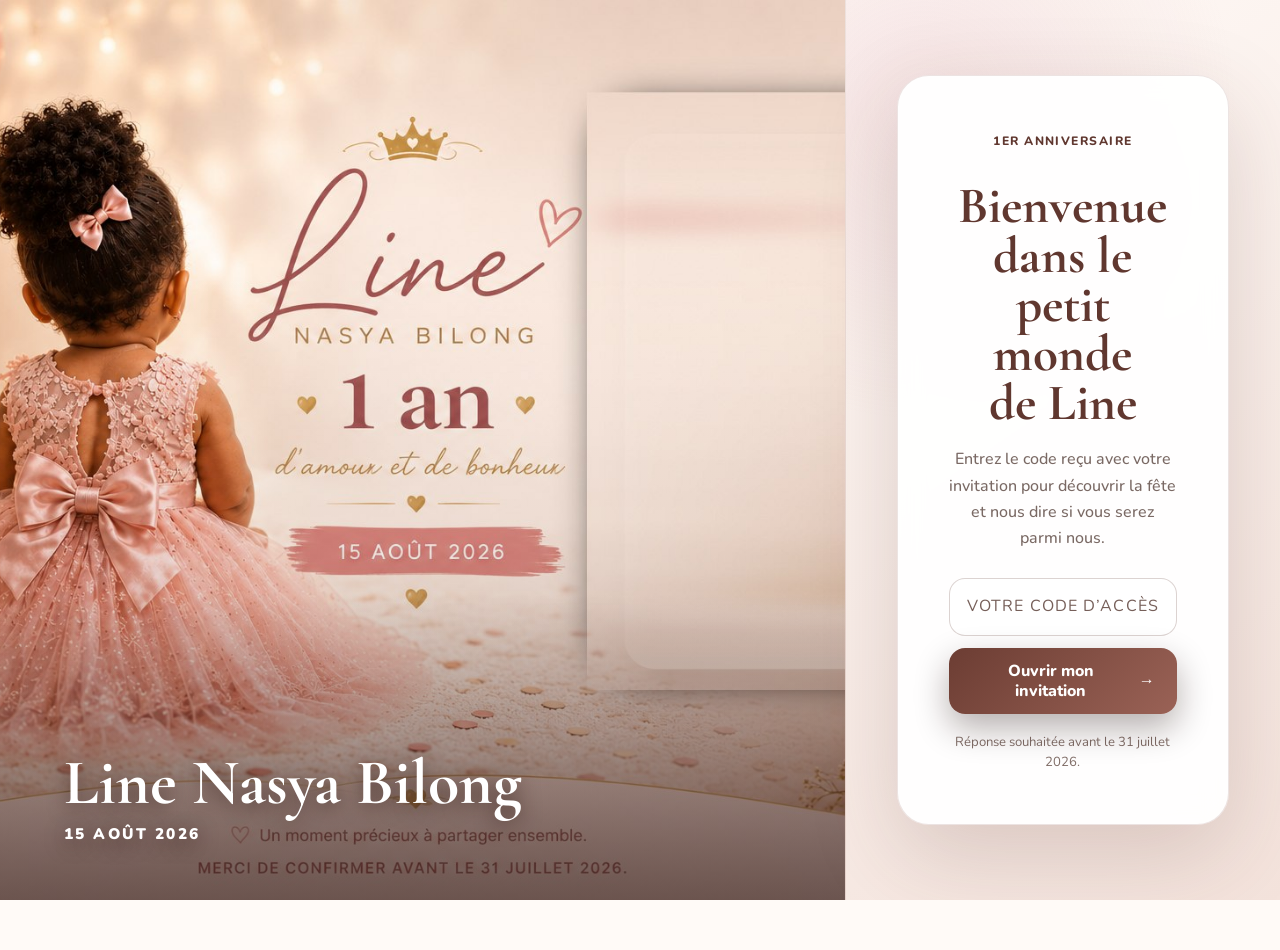
==== commit 6efae0e4: "Add files via upload" ====
--- a/index.html
+++ b/index.html
@@ -39,6 +39,7 @@
   <link rel="stylesheet" href="css/release-final-v9.css?v=20260712-v9" />
   <link rel="stylesheet" href="css/release-final-v10.css?v=20260712-v10" />
   <link rel="stylesheet" href="css/release-final-v11.css?v=20260713-v11" />
+  <link rel="stylesheet" href="css/release-final-v12.css?v=20260713-v12" />
 </head>
 <body>
   <div id="loader" class="loader" aria-live="polite" role="status">
@@ -63,6 +64,7 @@
         <button type="button" data-nav="infos" data-role="guest">Infos</button>
         <button type="button" data-nav="programme" data-role="guest">Programme</button>
         <button type="button" data-nav="gallery" data-role="guest">Photos</button>
+        <button type="button" data-nav="gifts" data-role="guest">Cadeaux</button>
         <button type="button" data-nav="rsvp">Présence</button>
         <button type="button" data-nav="organizer" data-role="staff">Organisateur</button>
         <button type="button" data-nav="logout">Déconnexion</button>
@@ -71,6 +73,7 @@
     </div>
   </nav>
   <div id="navBackdrop" class="nav-backdrop hidden"></div>
+  <div class="princess-magic" aria-hidden="true"><span>✦</span><span>♕</span><span>✧</span><span>♡</span><span>✦</span><span>♕</span></div>
 
   <div id="toastMount" class="toast-mount" aria-live="polite" aria-atomic="true"></div>
   <div id="modalMount"></div>
@@ -78,6 +81,6 @@
   <button id="backToTop" class="back-to-top" type="button" aria-label="Remonter en haut">↑</button>
 
   <script src="js/animations.js?v=20260712"></script>
-  <script src="js/app.js?v=20260713-final11"></script>
+  <script src="js/app.js?v=20260713-final12"></script>
 </body>
 </html>
--- a/css/release-final-v12.css
+++ b/css/release-final-v12.css
@@ -0,0 +1,67 @@
+/* Final V12 — navigation dynamique, pages courtes et univers princesse */
+:root{--princess-gold:#caa34a;--princess-rose:#d8a0aa;--princess-cream:#fffaf6}
+
+/* La page d'accueil reste courte et tient mieux dans l'écran */
+.hero{min-height:calc(100svh - var(--nav-h,80px));padding-top:clamp(14px,2vh,30px);padding-bottom:clamp(20px,3vh,44px)}
+.hero-grid{align-items:center}
+.hero-copy{align-self:center}
+.home-shortcuts{padding:clamp(28px,5vw,64px) 0;background:linear-gradient(180deg,#fffaf7,#f8eeeb)}
+.shortcut-head{text-align:center;max-width:720px;margin:0 auto 24px}
+.shortcut-head h2{font-family:"Cormorant Garamond",serif;font-size:clamp(2rem,4vw,3.5rem);line-height:1;margin:.35rem 0 .6rem;color:var(--ink)}
+.shortcut-head p{margin:0;color:var(--muted)}
+.shortcut-grid{display:grid;grid-template-columns:repeat(4,minmax(0,1fr));gap:14px;max-width:1120px;margin:auto}
+.shortcut-card{border:1px solid rgba(91,55,48,.13);background:rgba(255,255,255,.88);border-radius:24px;padding:22px 16px;min-height:150px;display:flex;flex-direction:column;align-items:center;justify-content:center;text-align:center;gap:7px;box-shadow:0 14px 34px rgba(91,55,48,.08);cursor:pointer;transition:transform .25s ease,box-shadow .25s ease,border-color .25s ease}
+.shortcut-card:hover,.shortcut-card:focus-visible{transform:translateY(-5px);box-shadow:0 20px 44px rgba(91,55,48,.14);border-color:rgba(202,163,74,.55)}
+.shortcut-card>span{font-size:1.8rem;color:var(--princess-gold)}
+.shortcut-card strong{font-size:1.03rem;color:var(--ink)}
+.shortcut-card small{color:var(--muted);line-height:1.35}
+.shortcut-primary{background:linear-gradient(145deg,#6b4037,#8e584c)}
+.shortcut-primary strong,.shortcut-primary small,.shortcut-primary>span{color:#fff}
+
+/* Onglet actif plus grand et clairement dynamique */
+.nav-links button{transition:transform .22s ease,background .22s ease,color .22s ease,box-shadow .22s ease;font-weight:800}
+.nav-links button.active{font-size:1.02em;font-weight:900;transform:scale(1.07);box-shadow:0 10px 24px rgba(91,55,48,.2)}
+.nav-links button:active{transform:scale(.98)}
+
+/* Chaque menu ouvre une page autonome, centrée et courte */
+body.has-app-nav #app>.section{min-height:calc(100svh - var(--nav-h,80px));display:flex;align-items:center;padding-top:clamp(38px,7vh,82px);padding-bottom:clamp(38px,7vh,82px)}
+body.has-app-nav #app>.section>.container,body.has-app-nav #app>.section>.narrow{width:100%}
+.infos-section .section-head,.gallery-section .section-head,.program .section-head{text-align:center;justify-content:center;max-width:900px;margin-left:auto;margin-right:auto}
+.infos-section .section-head>*,.gallery-section .section-head>*,.program .section-head>*{max-width:100%}
+
+/* Cadeaux : vraie page du menu */
+.gift-page{text-align:center}
+.gift-page-card{position:relative;max-width:760px;margin:auto;padding:clamp(28px,5vw,64px);border-radius:34px;background:linear-gradient(145deg,rgba(255,255,255,.96),rgba(252,239,236,.96));border:1px solid rgba(202,163,74,.35);box-shadow:0 26px 70px rgba(91,55,48,.13);overflow:hidden}
+.gift-page-card:before,.gift-page-card:after{content:"✦";position:absolute;color:rgba(202,163,74,.35);font-size:2rem;animation:princessTwinkle 2.8s ease-in-out infinite}
+.gift-page-card:before{top:26px;left:30px}.gift-page-card:after{right:30px;bottom:26px;animation-delay:1.2s}
+.gift-crown{font-size:3.2rem;line-height:1;color:var(--princess-gold);filter:drop-shadow(0 8px 12px rgba(202,163,74,.25));animation:crownFloat 3.6s ease-in-out infinite}
+.gift-bank-large{max-width:580px;margin:24px auto 10px;text-align:left}
+.gift-bank-large>div{padding:14px 0;border-bottom:1px solid rgba(91,55,48,.12)}
+.gift-bank-large span{display:block;color:var(--muted);font-size:.78rem;text-transform:uppercase;letter-spacing:.12em;margin-bottom:4px}
+.gift-bank-large strong{font-size:clamp(1rem,2.4vw,1.25rem);overflow-wrap:anywhere}
+.gift-bank-large .btn{width:100%;margin-top:18px}
+.gift-note{margin:18px 0 0;color:#8a6258;font-style:italic}
+
+/* Animation princesse subtile, non gênante */
+.princess-magic{position:fixed;inset:0;z-index:2;pointer-events:none;overflow:hidden}
+.princess-magic span{position:absolute;color:rgba(202,163,74,.28);font-size:clamp(18px,2.5vw,34px);animation:princessDrift 10s linear infinite;opacity:0}
+.princess-magic span:nth-child(1){left:8%;animation-delay:0s}.princess-magic span:nth-child(2){left:22%;animation-delay:2s}.princess-magic span:nth-child(3){left:43%;animation-delay:4s}.princess-magic span:nth-child(4){left:64%;animation-delay:1s}.princess-magic span:nth-child(5){left:81%;animation-delay:5s}.princess-magic span:nth-child(6){left:93%;animation-delay:3s}
+#navbar,#app,.back-to-top{position:relative;z-index:3}
+@keyframes princessDrift{0%{transform:translateY(105vh) rotate(0deg) scale(.7);opacity:0}12%{opacity:.75}82%{opacity:.45}100%{transform:translateY(-15vh) rotate(220deg) scale(1.15);opacity:0}}
+@keyframes princessTwinkle{0%,100%{opacity:.25;transform:scale(.8) rotate(0)}50%{opacity:.85;transform:scale(1.15) rotate(18deg)}}
+@keyframes crownFloat{0%,100%{transform:translateY(0) rotate(-2deg)}50%{transform:translateY(-8px) rotate(2deg)}}
+
+@media(max-width:960px){
+  .shortcut-grid{grid-template-columns:repeat(2,minmax(0,1fr))}
+  .nav-links button.active{transform:none;font-size:1.05em}
+  body.has-app-nav #app>.section{display:block;min-height:auto;padding-top:32px;padding-bottom:42px}
+}
+@media(max-width:560px){
+  .hero{min-height:auto;padding-top:12px}
+  .shortcut-grid{grid-template-columns:1fr 1fr;gap:10px}
+  .shortcut-card{min-height:130px;padding:16px 10px;border-radius:20px}
+  .shortcut-card small{font-size:.76rem}
+  .gift-page-card{border-radius:24px;padding:30px 18px}
+  .princess-magic span{font-size:20px}
+}
+@media(prefers-reduced-motion:reduce){.princess-magic,.gift-crown,.gift-page-card:before,.gift-page-card:after{animation:none!important}.shortcut-card,.nav-links button{transition:none!important}}
